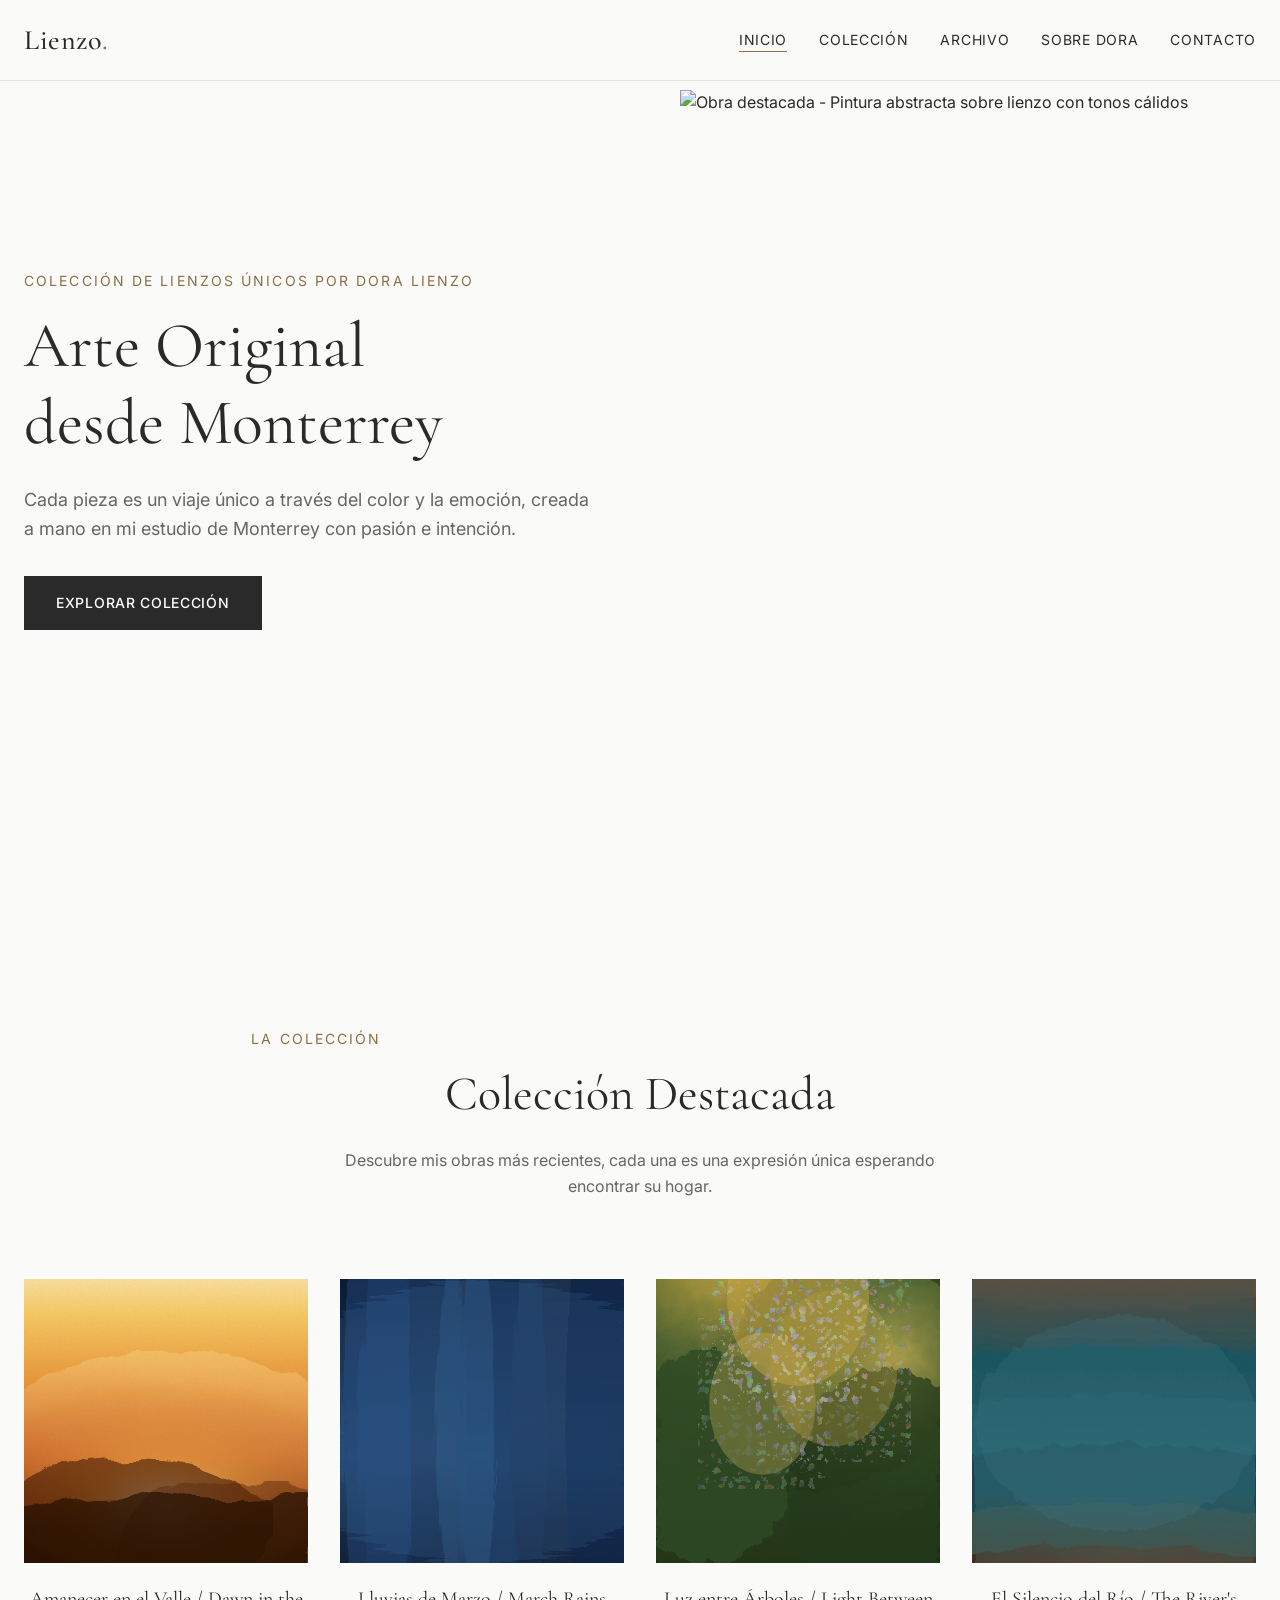
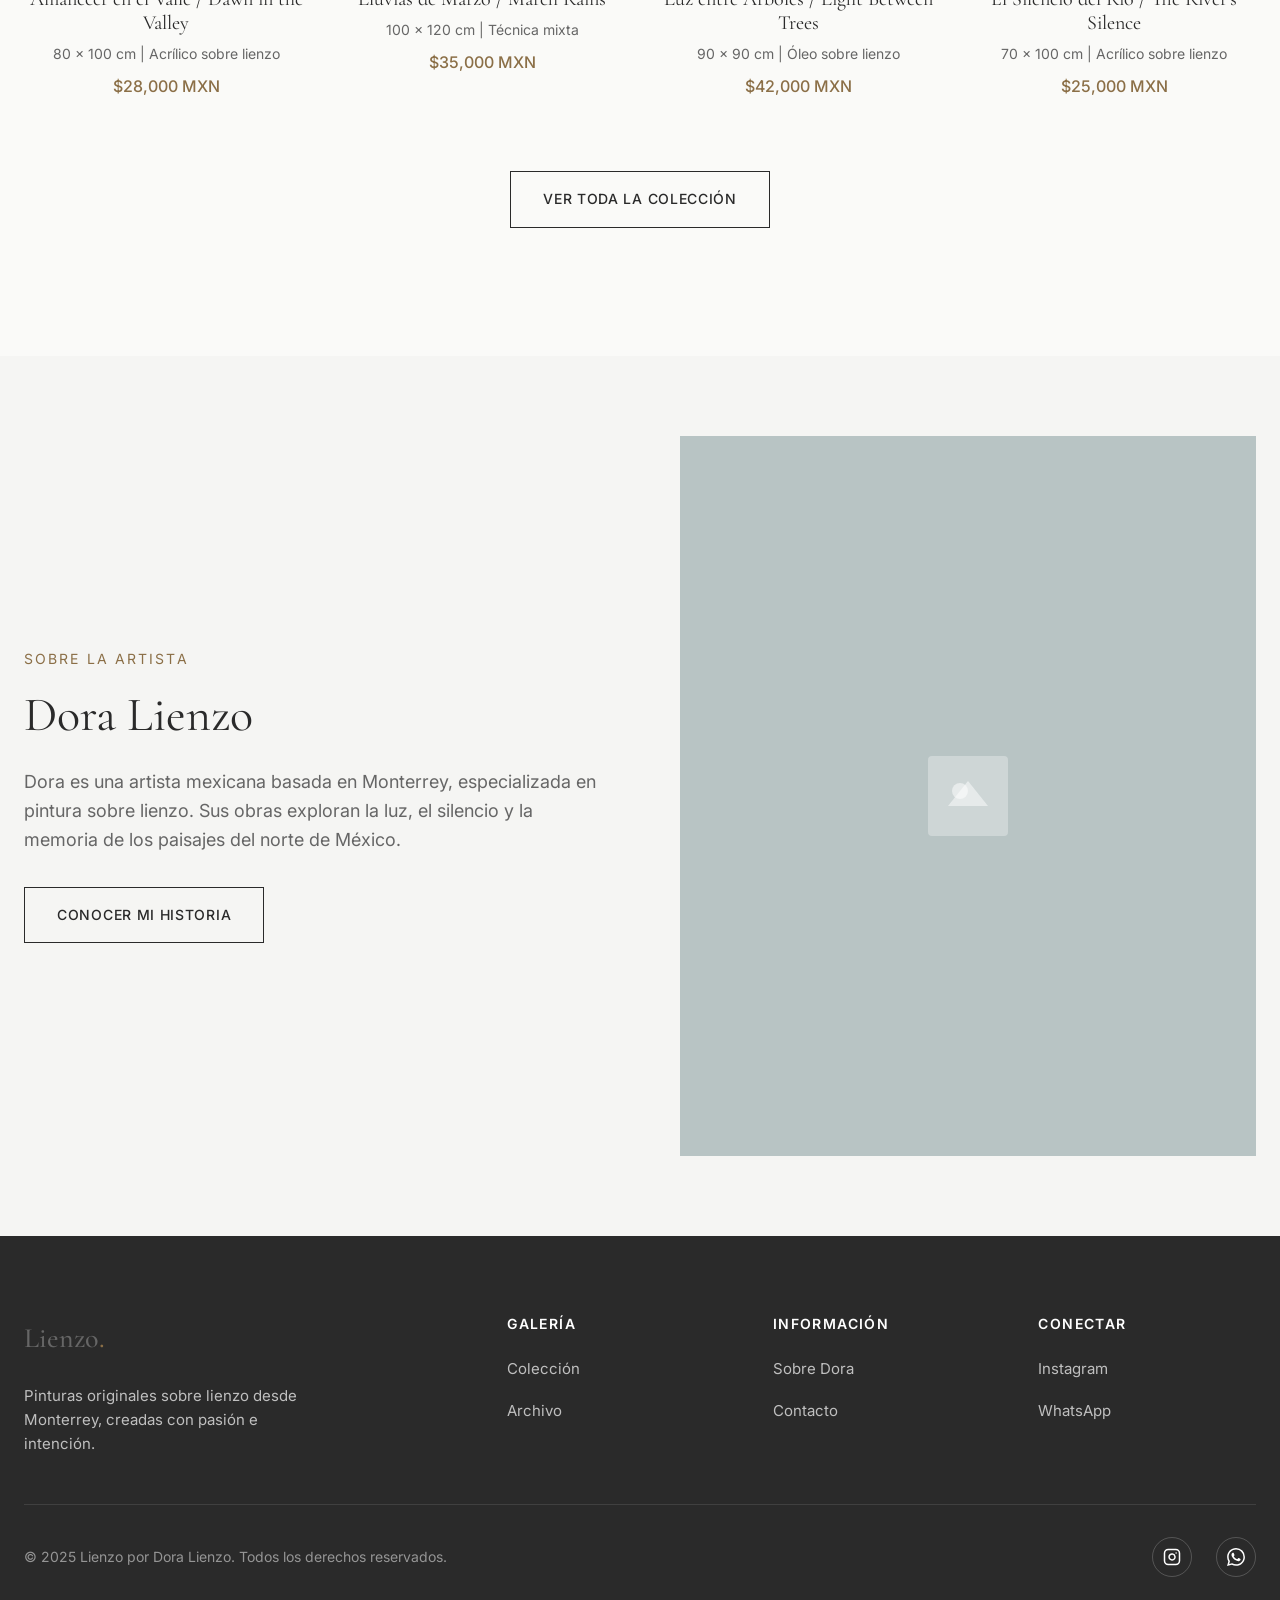
==== index.html @ d29b5a87 "Deploy: Lienzo Gallery - 2026-02-06 21:36" ====
<!DOCTYPE html>
<html lang="es-MX">
<head>
  <meta charset="UTF-8">
  <meta name="viewport" content="width=device-width, initial-scale=1.0">
  <meta name="description" content="Lienzo - Pinturas originales sobre lienzo desde Monterrey por Dora Lienzo. Arte único para coleccionistas y amantes del arte.">

  <!-- Preconnect for performance -->
  <link rel="preconnect" href="https://fonts.googleapis.com">
  <link rel="preconnect" href="https://fonts.gstatic.com" crossorigin>

  <!-- Fonts -->
  <link href="https://fonts.googleapis.com/css2?family=Cormorant+Garamond:ital,wght@0,400;0,500;0,600;1,400&family=Inter:wght@300;400;500;600&display=swap" rel="stylesheet">

  <!-- Styles -->
  <link rel="stylesheet" href="css/styles.css">

  <title>Lienzo | Pinturas Originales por Dora Lienzo</title>
</head>
<body>
  <!-- Skip Link for Accessibility -->
  <a href="#main-content" class="visually-hidden">Ir al contenido principal</a>

  <!-- Header -->
  <header class="header" role="banner">
    <div class="container">
      <div class="header__inner">
        <a href="index.html" class="header__logo" aria-label="Lienzo - Inicio">
          Lienzo<span>.</span>
        </a>

        <!-- Desktop Navigation -->
        <nav class="nav" role="navigation" aria-label="Navegación principal">
          <ul class="nav__list">
            <li><a href="index.html" class="nav__link nav__link--active">Inicio</a></li>
            <li><a href="gallery.html" class="nav__link">Colección</a></li>
            <li><a href="archive.html" class="nav__link">Archivo</a></li>
            <li><a href="about.html" class="nav__link">Sobre Dora</a></li>
            <li><a href="contact.html" class="nav__link">Contacto</a></li>
          </ul>
        </nav>

        <!-- Mobile Menu Toggle -->
        <button class="menu-toggle" aria-label="Abrir menú" aria-expanded="false">
          <span></span>
          <span></span>
          <span></span>
        </button>
      </div>
    </div>
  </header>

  <!-- Mobile Navigation -->
  <nav class="mobile-nav" role="navigation" aria-label="Navegación móvil">
    <ul class="mobile-nav__list">
      <li class="mobile-nav__item"><a href="index.html" class="mobile-nav__link">Inicio</a></li>
      <li class="mobile-nav__item"><a href="gallery.html" class="mobile-nav__link">Colección</a></li>
      <li class="mobile-nav__item"><a href="archive.html" class="mobile-nav__link">Archivo</a></li>
      <li class="mobile-nav__item"><a href="about.html" class="mobile-nav__link">Sobre Dora</a></li>
      <li class="mobile-nav__item"><a href="contact.html" class="mobile-nav__link">Contacto</a></li>
    </ul>
  </nav>

  <!-- Main Content -->
  <main id="main-content">
    <!-- Hero Section -->
    <section class="hero section" aria-labelledby="hero-title">
      <div class="container">
        <div class="hero__content">
          <div class="hero__text">
            <p class="hero__tagline">Colección de lienzos únicos por Dora Lienzo</p>
            <h1 id="hero-title" class="hero__title">Arte Original<br>desde Monterrey</h1>
            <p class="hero__subtitle">Cada pieza es un viaje único a través del color y la emoción, creada a mano en mi estudio de Monterrey con pasión e intención.</p>
            <div class="hero__actions">
              <a href="gallery.html" class="btn btn--primary">Explorar Colección</a>
            </div>
          </div>
          <div class="hero__image">
            <img src="images/artworks/featured-hero.jpg" alt="Obra destacada - Pintura abstracta sobre lienzo con tonos cálidos" loading="eager">
          </div>
        </div>
      </div>
    </section>

    <!-- Featured Works Section -->
    <section class="section section--large" aria-labelledby="featured-title">
      <div class="container">
        <header class="section-header">
          <p class="section-header__subtitle">La Colección</p>
          <h2 id="featured-title" class="section-header__title">Colección Destacada</h2>
          <p class="section-header__description">Descubre mis obras más recientes, cada una es una expresión única esperando encontrar su hogar.</p>
        </header>

        <div class="artwork-grid">
          <!-- Artwork 1 -->
          <article class="artwork-card">
            <a href="product.html" aria-label="Ver Amanecer en el Valle - $28,000 MXN">
              <div class="artwork-card__image">
                <img src="images/artworks/artwork-01.svg" alt="Amanecer en el Valle - Pintura abstracta con tonos dorados del amanecer" loading="lazy">
                <div class="artwork-card__overlay"></div>
              </div>
              <div class="artwork-card__info">
                <h3 class="artwork-card__title">Amanecer en el Valle / Dawn in the Valley</h3>
                <p class="artwork-card__meta">80 × 100 cm | Acrílico sobre lienzo</p>
                <p class="artwork-card__price">$28,000 MXN</p>
              </div>
            </a>
          </article>

          <!-- Artwork 2 -->
          <article class="artwork-card">
            <a href="product.html" aria-label="Ver Lluvias de Marzo - $35,000 MXN">
              <div class="artwork-card__image">
                <img src="images/artworks/artwork-02.svg" alt="Lluvias de Marzo - Paisaje abstracto con tonos azules profundos" loading="lazy">
                <div class="artwork-card__overlay"></div>
              </div>
              <div class="artwork-card__info">
                <h3 class="artwork-card__title">Lluvias de Marzo / March Rains</h3>
                <p class="artwork-card__meta">100 × 120 cm | Técnica mixta</p>
                <p class="artwork-card__price">$35,000 MXN</p>
              </div>
            </a>
          </article>

          <!-- Artwork 3 -->
          <article class="artwork-card">
            <a href="product.html" aria-label="Ver Luz entre Árboles - $42,000 MXN">
              <div class="artwork-card__image">
                <img src="images/artworks/artwork-03.svg" alt="Luz entre Árboles - Abstracción con tonos verdes y dorados" loading="lazy">
                <div class="artwork-card__overlay"></div>
              </div>
              <div class="artwork-card__info">
                <h3 class="artwork-card__title">Luz entre Árboles / Light Between Trees</h3>
                <p class="artwork-card__meta">90 × 90 cm | Óleo sobre lienzo</p>
                <p class="artwork-card__price">$42,000 MXN</p>
              </div>
            </a>
          </article>

          <!-- Artwork 4 -->
          <article class="artwork-card">
            <a href="product.html" aria-label="Ver El Silencio del Río - $25,000 MXN">
              <div class="artwork-card__image">
                <img src="images/artworks/artwork-04.svg" alt="El Silencio del Río - Composición serena en tonos azules y grises" loading="lazy">
                <div class="artwork-card__overlay"></div>
              </div>
              <div class="artwork-card__info">
                <h3 class="artwork-card__title">El Silencio del Río / The River's Silence</h3>
                <p class="artwork-card__meta">70 × 100 cm | Acrílico sobre lienzo</p>
                <p class="artwork-card__price">$25,000 MXN</p>
              </div>
            </a>
          </article>
        </div>

        <div class="text-center mt-xl">
          <a href="gallery.html" class="btn btn--outline">Ver Toda la Colección</a>
        </div>
      </div>
    </section>

    <!-- About Preview Section -->
    <section class="section" style="background: var(--color-bg-alt);" aria-labelledby="about-preview-title">
      <div class="container">
        <div class="hero__content">
          <div class="hero__image">
            <img src="images/studio/artist-portrait.jpg" alt="Dora Lienzo en su estudio de Monterrey" loading="lazy">
          </div>
          <div class="hero__text">
            <p class="hero__tagline">Sobre la Artista</p>
            <h2 id="about-preview-title" class="hero__title">Dora Lienzo</h2>
            <p class="hero__subtitle">Dora es una artista mexicana basada en Monterrey, especializada en pintura sobre lienzo. Sus obras exploran la luz, el silencio y la memoria de los paisajes del norte de México.</p>
            <a href="about.html" class="btn btn--outline">Conocer Mi Historia</a>
          </div>
        </div>
      </div>
    </section>
  </main>

  <!-- Footer -->
  <footer class="footer" role="contentinfo">
    <div class="container">
      <div class="footer__grid">
        <div class="footer__brand">
          <p class="footer__logo">Lienzo<span>.</span></p>
          <p class="footer__tagline">Pinturas originales sobre lienzo desde Monterrey, creadas con pasión e intención.</p>
        </div>

        <nav class="footer__nav" aria-label="Navegación de pie de página - Galería">
          <h4>Galería</h4>
          <ul>
            <li><a href="gallery.html">Colección</a></li>
            <li><a href="archive.html">Archivo</a></li>
          </ul>
        </nav>

        <nav class="footer__nav" aria-label="Navegación de pie de página - Información">
          <h4>Información</h4>
          <ul>
            <li><a href="about.html">Sobre Dora</a></li>
            <li><a href="contact.html">Contacto</a></li>
          </ul>
        </nav>

        <nav class="footer__nav" aria-label="Navegación de pie de página - Conectar">
          <h4>Conectar</h4>
          <ul>
            <li><a href="https://instagram.com/lienzo" target="_blank" rel="noopener">Instagram</a></li>
            <li><a href="https://wa.me/528112345678" target="_blank" rel="noopener">WhatsApp</a></li>
          </ul>
        </nav>
      </div>

      <div class="footer__bottom">
        <p class="footer__copyright">&copy; 2025 Lienzo por Dora Lienzo. Todos los derechos reservados.</p>
        <div class="footer__social">
          <a href="https://instagram.com/lienzo" target="_blank" rel="noopener" aria-label="Seguir en Instagram">
            <svg width="18" height="18" viewBox="0 0 24 24" fill="none" stroke="currentColor" stroke-width="2" stroke-linecap="round" stroke-linejoin="round">
              <rect x="2" y="2" width="20" height="20" rx="5" ry="5"></rect>
              <path d="M16 11.37A4 4 0 1 1 12.63 8 4 4 0 0 1 16 11.37z"></path>
              <line x1="17.5" y1="6.5" x2="17.51" y2="6.5"></line>
            </svg>
          </a>
          <a href="https://wa.me/528112345678" target="_blank" rel="noopener" aria-label="Contactar por WhatsApp">
            <svg width="18" height="18" viewBox="0 0 24 24" fill="currentColor">
              <path d="M17.472 14.382c-.297-.149-1.758-.867-2.03-.967-.273-.099-.471-.148-.67.15-.197.297-.767.966-.94 1.164-.173.199-.347.223-.644.075-.297-.15-1.255-.463-2.39-1.475-.883-.788-1.48-1.761-1.653-2.059-.173-.297-.018-.458.13-.606.134-.133.298-.347.446-.52.149-.174.198-.298.298-.497.099-.198.05-.371-.025-.52-.075-.149-.669-1.612-.916-2.207-.242-.579-.487-.5-.669-.51-.173-.008-.371-.01-.57-.01-.198 0-.52.074-.792.372-.272.297-1.04 1.016-1.04 2.479 0 1.462 1.065 2.875 1.213 3.074.149.198 2.096 3.2 5.077 4.487.709.306 1.262.489 1.694.625.712.227 1.36.195 1.871.118.571-.085 1.758-.719 2.006-1.413.248-.694.248-1.289.173-1.413-.074-.124-.272-.198-.57-.347m-5.421 7.403h-.004a9.87 9.87 0 01-5.031-1.378l-.361-.214-3.741.982.998-3.648-.235-.374a9.86 9.86 0 01-1.51-5.26c.001-5.45 4.436-9.884 9.888-9.884 2.64 0 5.122 1.03 6.988 2.898a9.825 9.825 0 012.893 6.994c-.003 5.45-4.437 9.884-9.885 9.884m8.413-18.297A11.815 11.815 0 0012.05 0C5.495 0 .16 5.335.157 11.892c0 2.096.547 4.142 1.588 5.945L.057 24l6.305-1.654a11.882 11.882 0 005.683 1.448h.005c6.554 0 11.89-5.335 11.893-11.893a11.821 11.821 0 00-3.48-8.413z"/>
            </svg>
          </a>
        </div>
      </div>
    </div>
  </footer>

  <!-- JavaScript -->
  <script src="js/main.js" defer></script>
</body>
</html>
---- css/styles.css ----
/* ============================================
   LIENZO GALLERY - Main Stylesheet
   Refined Gallery Minimalism
   ============================================ */

/* CSS Custom Properties */
:root {
  /* Colors */
  --color-bg: #FAFAF8;
  --color-bg-alt: #F5F5F3;
  --color-text-primary: #2A2A2A;
  --color-text-secondary: #666666;
  --color-accent: #8B6F47;
  --color-accent-hover: #7A6040;
  --color-border: #E5E5E3;
  --color-white: #FFFFFF;

  /* Typography */
  --font-heading: 'Cormorant Garamond', Georgia, serif;
  --font-body: 'Inter', -apple-system, BlinkMacSystemFont, sans-serif;

  /* Spacing */
  --space-xs: 0.5rem;
  --space-sm: 1rem;
  --space-md: 1.5rem;
  --space-lg: 2rem;
  --space-xl: 3rem;
  --space-2xl: 5rem;
  --space-3xl: 8rem;

  /* Container */
  --container-max: 1400px;
  --container-narrow: 900px;

  /* Transitions */
  --transition-fast: 150ms ease;
  --transition-base: 300ms ease;
  --transition-slow: 500ms ease;
}

/* Reset & Base */
*, *::before, *::after {
  box-sizing: border-box;
  margin: 0;
  padding: 0;
}

html {
  font-size: 16px;
  scroll-behavior: smooth;
}

body {
  font-family: var(--font-body);
  font-size: 1rem;
  line-height: 1.6;
  color: var(--color-text-primary);
  background-color: var(--color-bg);
  -webkit-font-smoothing: antialiased;
  -moz-osx-font-smoothing: grayscale;
}

img {
  max-width: 100%;
  height: auto;
  display: block;
}

a {
  color: inherit;
  text-decoration: none;
  transition: color var(--transition-fast);
}

button {
  font-family: inherit;
  cursor: pointer;
  border: none;
  background: none;
}

ul, ol {
  list-style: none;
}

/* Typography */
h1, h2, h3, h4, h5, h6 {
  font-family: var(--font-heading);
  font-weight: 400;
  line-height: 1.2;
  color: var(--color-text-primary);
}

h1 { font-size: clamp(2.5rem, 5vw, 4rem); }
h2 { font-size: clamp(2rem, 4vw, 3rem); }
h3 { font-size: clamp(1.5rem, 3vw, 2rem); }
h4 { font-size: clamp(1.25rem, 2vw, 1.5rem); }

p {
  color: var(--color-text-secondary);
  max-width: 65ch;
}

.text-accent { color: var(--color-accent); }
.text-secondary { color: var(--color-text-secondary); }

/* Layout */
.container {
  width: 100%;
  max-width: var(--container-max);
  margin: 0 auto;
  padding: 0 var(--space-md);
}

.container--narrow {
  max-width: var(--container-narrow);
}

.section {
  padding: var(--space-2xl) 0;
}

.section--large {
  padding: var(--space-3xl) 0;
}

/* Header */
.header {
  position: fixed;
  top: 0;
  left: 0;
  right: 0;
  z-index: 1000;
  background: var(--color-bg);
  border-bottom: 1px solid var(--color-border);
  transition: transform var(--transition-base), box-shadow var(--transition-base);
}

.header--hidden {
  transform: translateY(-100%);
}

.header--scrolled {
  box-shadow: 0 2px 20px rgba(0, 0, 0, 0.05);
}

.header__inner {
  display: flex;
  justify-content: space-between;
  align-items: center;
  height: 80px;
}

.header__logo {
  font-family: var(--font-heading);
  font-size: 1.75rem;
  font-weight: 500;
  letter-spacing: 0.02em;
}

.header__logo span {
  color: var(--color-accent);
}

.nav {
  display: none;
}

.nav__list {
  display: flex;
  gap: var(--space-lg);
}

.nav__link {
  font-size: 0.875rem;
  letter-spacing: 0.05em;
  text-transform: uppercase;
  position: relative;
}

.nav__link::after {
  content: '';
  position: absolute;
  bottom: -4px;
  left: 0;
  width: 0;
  height: 1px;
  background: var(--color-accent);
  transition: width var(--transition-base);
}

.nav__link:hover::after,
.nav__link--active::after {
  width: 100%;
}

/* Mobile Menu Toggle */
.menu-toggle {
  display: flex;
  flex-direction: column;
  justify-content: center;
  gap: 6px;
  width: 28px;
  height: 28px;
  z-index: 1001;
}

.menu-toggle span {
  display: block;
  width: 100%;
  height: 1.5px;
  background: var(--color-text-primary);
  transition: transform var(--transition-base), opacity var(--transition-base);
}

.menu-toggle--active span:nth-child(1) {
  transform: rotate(45deg) translate(5px, 5px);
}

.menu-toggle--active span:nth-child(2) {
  opacity: 0;
}

.menu-toggle--active span:nth-child(3) {
  transform: rotate(-45deg) translate(5px, -5px);
}

/* Mobile Navigation */
.mobile-nav {
  position: fixed;
  top: 0;
  left: 0;
  right: 0;
  bottom: 0;
  background: var(--color-bg);
  z-index: 999;
  display: flex;
  flex-direction: column;
  justify-content: center;
  align-items: center;
  opacity: 0;
  visibility: hidden;
  transition: opacity var(--transition-base), visibility var(--transition-base);
}

.mobile-nav--active {
  opacity: 1;
  visibility: visible;
}

.mobile-nav__list {
  text-align: center;
}

.mobile-nav__item {
  margin-bottom: var(--space-lg);
}

.mobile-nav__link {
  font-family: var(--font-heading);
  font-size: 2rem;
  display: block;
  padding: var(--space-xs) 0;
}

.mobile-nav__link:hover {
  color: var(--color-accent);
}

/* Hero Section */
.hero {
  min-height: 100vh;
  display: flex;
  align-items: center;
  padding-top: 80px;
}

.hero__content {
  display: grid;
  gap: var(--space-xl);
  align-items: center;
}

.hero__text {
  text-align: center;
}

.hero__tagline {
  font-size: 0.875rem;
  letter-spacing: 0.15em;
  text-transform: uppercase;
  color: var(--color-accent);
  margin-bottom: var(--space-sm);
}

.hero__title {
  margin-bottom: var(--space-md);
}

.hero__subtitle {
  font-size: 1.125rem;
  margin-bottom: var(--space-lg);
  margin-left: auto;
  margin-right: auto;
}

.hero__image {
  position: relative;
  aspect-ratio: 4/5;
  overflow: hidden;
}

.hero__image img {
  width: 100%;
  height: 100%;
  object-fit: cover;
}

/* Buttons */
.btn {
  display: inline-flex;
  align-items: center;
  justify-content: center;
  gap: var(--space-xs);
  padding: 1rem 2rem;
  font-size: 0.875rem;
  font-weight: 500;
  letter-spacing: 0.05em;
  text-transform: uppercase;
  border-radius: 0;
  transition: all var(--transition-base);
}

.btn--primary {
  background: var(--color-text-primary);
  color: var(--color-white);
}

.btn--primary:hover {
  background: var(--color-accent);
}

.btn--outline {
  background: transparent;
  border: 1px solid var(--color-text-primary);
  color: var(--color-text-primary);
}

.btn--outline:hover {
  background: var(--color-text-primary);
  color: var(--color-white);
}

.btn--accent {
  background: var(--color-accent);
  color: var(--color-white);
}

.btn--accent:hover {
  background: var(--color-accent-hover);
}

.btn--whatsapp {
  background: #25D366;
  color: var(--color-white);
}

.btn--whatsapp:hover {
  background: #1da851;
}

/* Artwork Grid */
.artwork-grid {
  display: grid;
  grid-template-columns: 1fr;
  gap: var(--space-lg);
}

.artwork-card {
  position: relative;
  cursor: pointer;
}

.artwork-card__image {
  position: relative;
  aspect-ratio: 1;
  overflow: hidden;
  background: var(--color-bg-alt);
}

.artwork-card__image img {
  width: 100%;
  height: 100%;
  object-fit: cover;
  transition: transform var(--transition-slow);
}

.artwork-card:hover .artwork-card__image img {
  transform: scale(1.03);
}

.artwork-card__overlay {
  position: absolute;
  inset: 0;
  background: rgba(42, 42, 42, 0);
  display: flex;
  align-items: center;
  justify-content: center;
  transition: background var(--transition-base);
}

.artwork-card:hover .artwork-card__overlay {
  background: rgba(42, 42, 42, 0.1);
}

.artwork-card__info {
  padding: var(--space-md) 0;
  text-align: center;
}

.artwork-card__title {
  font-family: var(--font-heading);
  font-size: 1.25rem;
  margin-bottom: var(--space-xs);
}

.artwork-card__meta {
  font-size: 0.875rem;
  color: var(--color-text-secondary);
  margin-bottom: var(--space-xs);
}

.artwork-card__price {
  font-size: 1rem;
  color: var(--color-accent);
  font-weight: 500;
}

.artwork-card__badge {
  position: absolute;
  top: var(--space-sm);
  left: var(--space-sm);
  padding: 0.5rem 1rem;
  font-size: 0.75rem;
  letter-spacing: 0.05em;
  text-transform: uppercase;
  background: var(--color-text-primary);
  color: var(--color-white);
}

.artwork-card__badge--sold {
  background: var(--color-accent);
}

/* Section Headers */
.section-header {
  text-align: center;
  margin-bottom: var(--space-2xl);
}

.section-header__subtitle {
  font-size: 0.875rem;
  letter-spacing: 0.15em;
  text-transform: uppercase;
  color: var(--color-accent);
  margin-bottom: var(--space-sm);
}

.section-header__title {
  margin-bottom: var(--space-md);
}

.section-header__description {
  max-width: 600px;
  margin: 0 auto;
}

/* Gallery Filters */
.filters {
  display: flex;
  flex-wrap: wrap;
  justify-content: center;
  gap: var(--space-sm);
  margin-bottom: var(--space-xl);
}

.filter-btn {
  padding: 0.75rem 1.5rem;
  font-size: 0.875rem;
  letter-spacing: 0.05em;
  text-transform: uppercase;
  color: var(--color-text-secondary);
  border: 1px solid var(--color-border);
  transition: all var(--transition-fast);
}

.filter-btn:hover,
.filter-btn--active {
  color: var(--color-text-primary);
  border-color: var(--color-text-primary);
}

/* Product Page */
.product {
  padding-top: calc(80px + var(--space-xl));
}

.product__grid {
  display: grid;
  gap: var(--space-xl);
}

.product__gallery {
  position: relative;
}

.product__main-image {
  aspect-ratio: 4/5;
  background: var(--color-bg-alt);
  overflow: hidden;
  margin-bottom: var(--space-md);
}

.product__main-image img {
  width: 100%;
  height: 100%;
  object-fit: cover;
}

.product__thumbnails {
  display: grid;
  grid-template-columns: repeat(4, 1fr);
  gap: var(--space-sm);
}

.product__thumbnail {
  aspect-ratio: 1;
  background: var(--color-bg-alt);
  cursor: pointer;
  opacity: 0.6;
  transition: opacity var(--transition-fast);
  overflow: hidden;
}

.product__thumbnail--active,
.product__thumbnail:hover {
  opacity: 1;
}

.product__thumbnail img {
  width: 100%;
  height: 100%;
  object-fit: cover;
}

.product__details {
  padding: var(--space-md) 0;
}

.product__category {
  font-size: 0.875rem;
  letter-spacing: 0.15em;
  text-transform: uppercase;
  color: var(--color-accent);
  margin-bottom: var(--space-sm);
}

.product__title {
  margin-bottom: var(--space-md);
}

.product__price {
  font-family: var(--font-heading);
  font-size: 1.75rem;
  color: var(--color-text-primary);
  margin-bottom: var(--space-lg);
}

.product__description {
  margin-bottom: var(--space-lg);
  padding-bottom: var(--space-lg);
  border-bottom: 1px solid var(--color-border);
}

.product__specs {
  margin-bottom: var(--space-lg);
}

.product__spec {
  display: flex;
  justify-content: space-between;
  padding: var(--space-sm) 0;
  border-bottom: 1px solid var(--color-border);
  font-size: 0.9375rem;
}

.product__spec-label {
  color: var(--color-text-secondary);
}

.product__actions {
  display: flex;
  flex-direction: column;
  gap: var(--space-sm);
}

.product__story {
  margin-top: var(--space-2xl);
  padding-top: var(--space-2xl);
  border-top: 1px solid var(--color-border);
}

.product__story h3 {
  margin-bottom: var(--space-md);
}

/* About Page */
.about-hero {
  padding-top: calc(80px + var(--space-xl));
}

.about-hero__grid {
  display: grid;
  gap: var(--space-xl);
  align-items: center;
}

.about-hero__image {
  aspect-ratio: 4/5;
  overflow: hidden;
}

.about-hero__image img {
  width: 100%;
  height: 100%;
  object-fit: cover;
}

.about-hero__content h1 {
  margin-bottom: var(--space-md);
}

.about-hero__content p {
  margin-bottom: var(--space-md);
}

/* Contact Page */
.contact-grid {
  display: grid;
  gap: var(--space-xl);
}

.contact-info h3 {
  margin-bottom: var(--space-md);
}

.contact-info p {
  margin-bottom: var(--space-lg);
}

.contact-methods {
  display: flex;
  flex-direction: column;
  gap: var(--space-md);
}

.contact-method {
  display: flex;
  align-items: center;
  gap: var(--space-md);
  padding: var(--space-md);
  background: var(--color-bg-alt);
}

.contact-method__icon {
  width: 48px;
  height: 48px;
  display: flex;
  align-items: center;
  justify-content: center;
  background: var(--color-white);
  border-radius: 50%;
}

.contact-method__text h4 {
  font-family: var(--font-body);
  font-size: 1rem;
  font-weight: 500;
  margin-bottom: 0.25rem;
}

.contact-method__text p {
  font-size: 0.875rem;
  margin-bottom: 0;
}

/* Contact Form */
.contact-form {
  background: var(--color-bg-alt);
  padding: var(--space-xl);
}

.contact-form h3 {
  margin-bottom: var(--space-lg);
}

.form-group {
  margin-bottom: var(--space-md);
}

.form-group label {
  display: block;
  font-size: 0.875rem;
  margin-bottom: var(--space-xs);
  color: var(--color-text-secondary);
}

.form-group input,
.form-group textarea {
  width: 100%;
  padding: 1rem;
  font-family: inherit;
  font-size: 1rem;
  border: 1px solid var(--color-border);
  background: var(--color-white);
  transition: border-color var(--transition-fast);
}

.form-group input:focus,
.form-group textarea:focus {
  outline: none;
  border-color: var(--color-accent);
}

.form-group textarea {
  min-height: 150px;
  resize: vertical;
}

/* Footer */
.footer {
  background: var(--color-text-primary);
  color: var(--color-white);
  padding: var(--space-2xl) 0 var(--space-lg);
}

.footer__grid {
  display: grid;
  gap: var(--space-xl);
  margin-bottom: var(--space-xl);
}

.footer__brand {
  max-width: 300px;
}

.footer__logo {
  font-family: var(--font-heading);
  font-size: 1.75rem;
  font-weight: 500;
  margin-bottom: var(--space-md);
}

.footer__logo span {
  color: var(--color-accent);
}

.footer__tagline {
  color: rgba(255, 255, 255, 0.7);
  font-size: 0.9375rem;
}

.footer__nav h4 {
  font-family: var(--font-body);
  font-size: 0.875rem;
  font-weight: 600;
  letter-spacing: 0.1em;
  text-transform: uppercase;
  margin-bottom: var(--space-md);
  color: var(--color-white);
}

.footer__nav ul li {
  margin-bottom: var(--space-sm);
}

.footer__nav a {
  color: rgba(255, 255, 255, 0.7);
  font-size: 0.9375rem;
  transition: color var(--transition-fast);
}

.footer__nav a:hover {
  color: var(--color-white);
}

.footer__bottom {
  padding-top: var(--space-lg);
  border-top: 1px solid rgba(255, 255, 255, 0.1);
  display: flex;
  flex-direction: column;
  gap: var(--space-md);
  align-items: center;
  text-align: center;
}

.footer__copyright {
  color: rgba(255, 255, 255, 0.5);
  font-size: 0.875rem;
}

.footer__social {
  display: flex;
  gap: var(--space-md);
}

.footer__social a {
  width: 40px;
  height: 40px;
  display: flex;
  align-items: center;
  justify-content: center;
  border: 1px solid rgba(255, 255, 255, 0.2);
  border-radius: 50%;
  color: var(--color-white);
  transition: all var(--transition-fast);
}

.footer__social a:hover {
  background: var(--color-accent);
  border-color: var(--color-accent);
}

/* Utilities */
.visually-hidden {
  position: absolute;
  width: 1px;
  height: 1px;
  padding: 0;
  margin: -1px;
  overflow: hidden;
  clip: rect(0, 0, 0, 0);
  border: 0;
}

.text-center { text-align: center; }
.mb-0 { margin-bottom: 0; }
.mt-lg { margin-top: var(--space-lg); }
.mt-xl { margin-top: var(--space-xl); }

/* Responsive Breakpoints */

/* Tablet (768px+) */
@media (min-width: 768px) {
  .nav {
    display: block;
  }

  .menu-toggle {
    display: none;
  }

  .hero__content {
    grid-template-columns: 1fr 1fr;
    gap: var(--space-2xl);
  }

  .hero__text {
    text-align: left;
    order: -1;
  }

  .hero__subtitle {
    margin-left: 0;
  }

  .artwork-grid {
    grid-template-columns: repeat(2, 1fr);
  }

  .product__grid {
    grid-template-columns: 1fr 1fr;
    gap: var(--space-2xl);
  }

  .about-hero__grid {
    grid-template-columns: 1fr 1fr;
  }

  .contact-grid {
    grid-template-columns: 1fr 1fr;
  }

  .footer__grid {
    grid-template-columns: 2fr 1fr 1fr 1fr;
  }

  .footer__bottom {
    flex-direction: row;
    justify-content: space-between;
    text-align: left;
  }
}

/* Desktop (1024px+) */
@media (min-width: 1024px) {
  .artwork-grid {
    grid-template-columns: repeat(3, 1fr);
  }

  .product__actions {
    flex-direction: row;
  }

  .product__actions .btn {
    flex: 1;
  }
}

/* Large Desktop (1200px+) */
@media (min-width: 1200px) {
  .artwork-grid {
    grid-template-columns: repeat(4, 1fr);
  }
}

/* Reduced Motion */
@media (prefers-reduced-motion: reduce) {
  *, *::before, *::after {
    animation-duration: 0.01ms !important;
    animation-iteration-count: 1 !important;
    transition-duration: 0.01ms !important;
  }

  html {
    scroll-behavior: auto;
  }
}
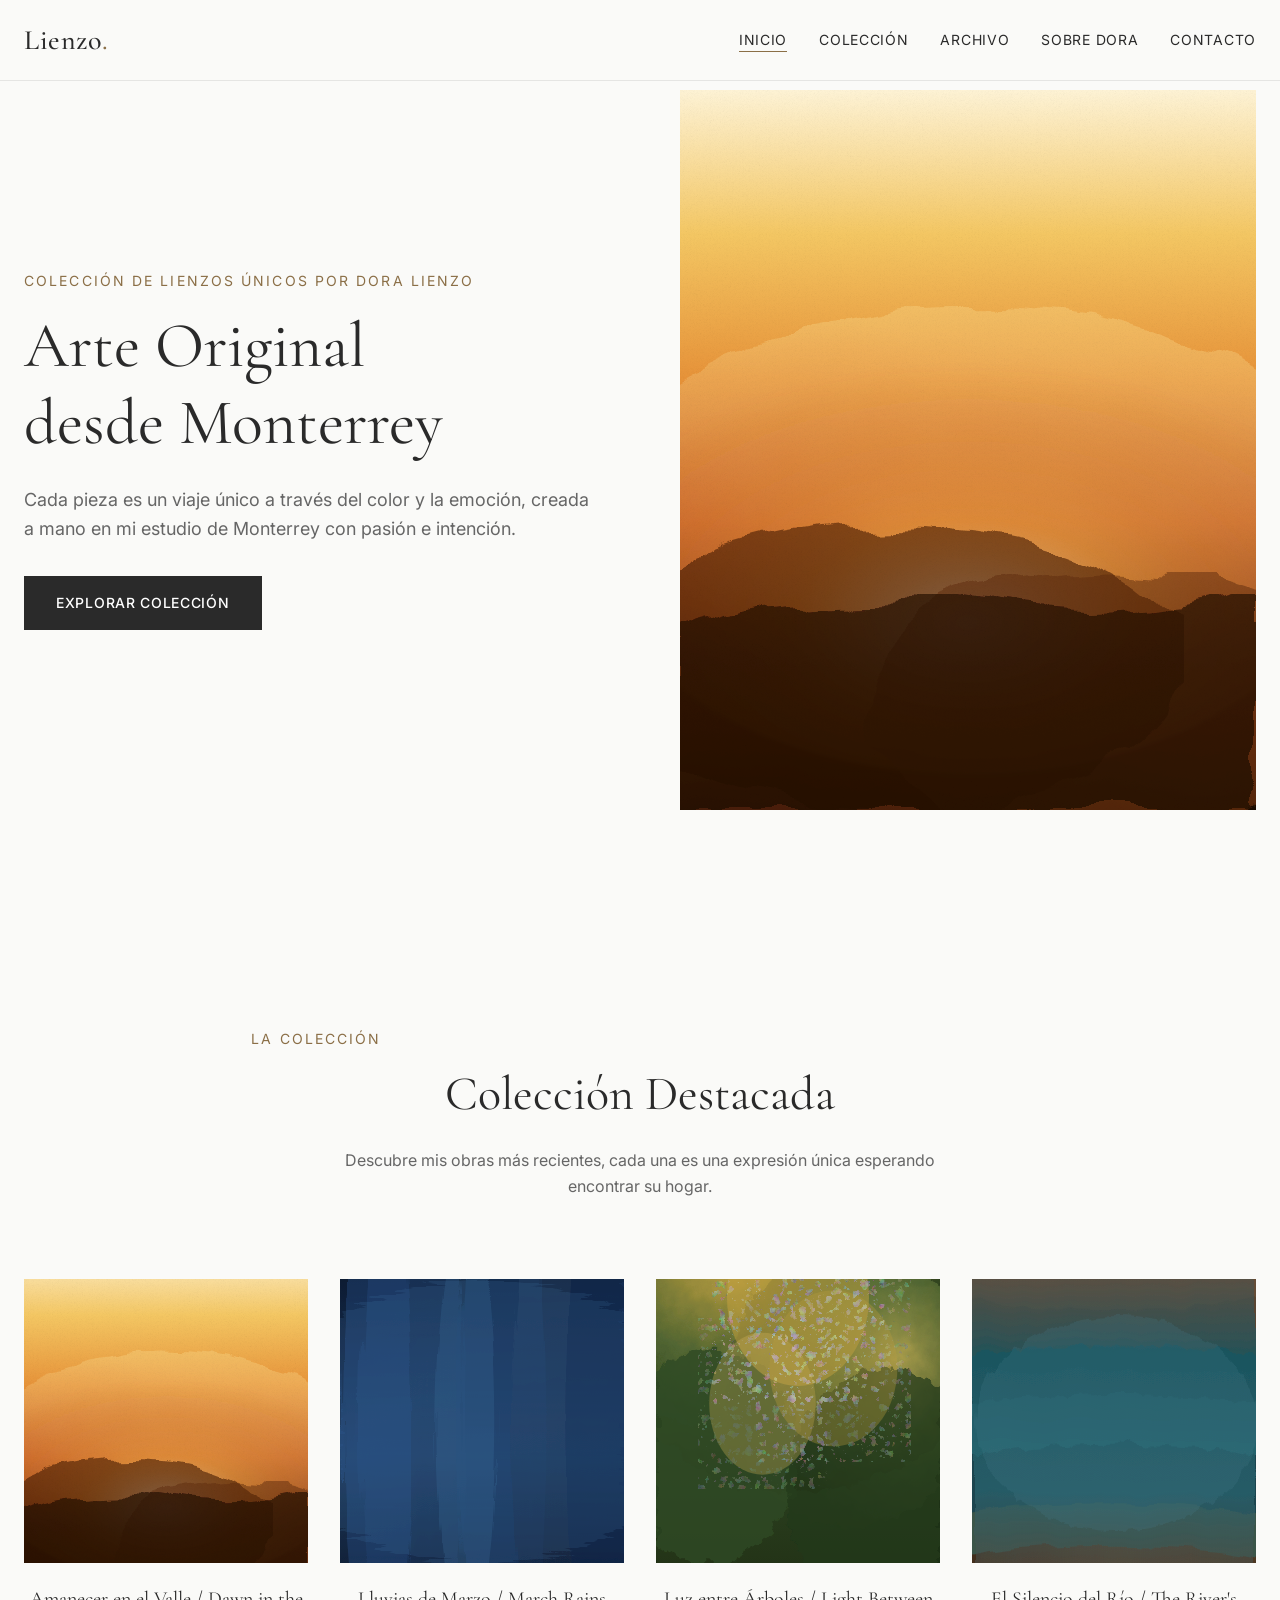
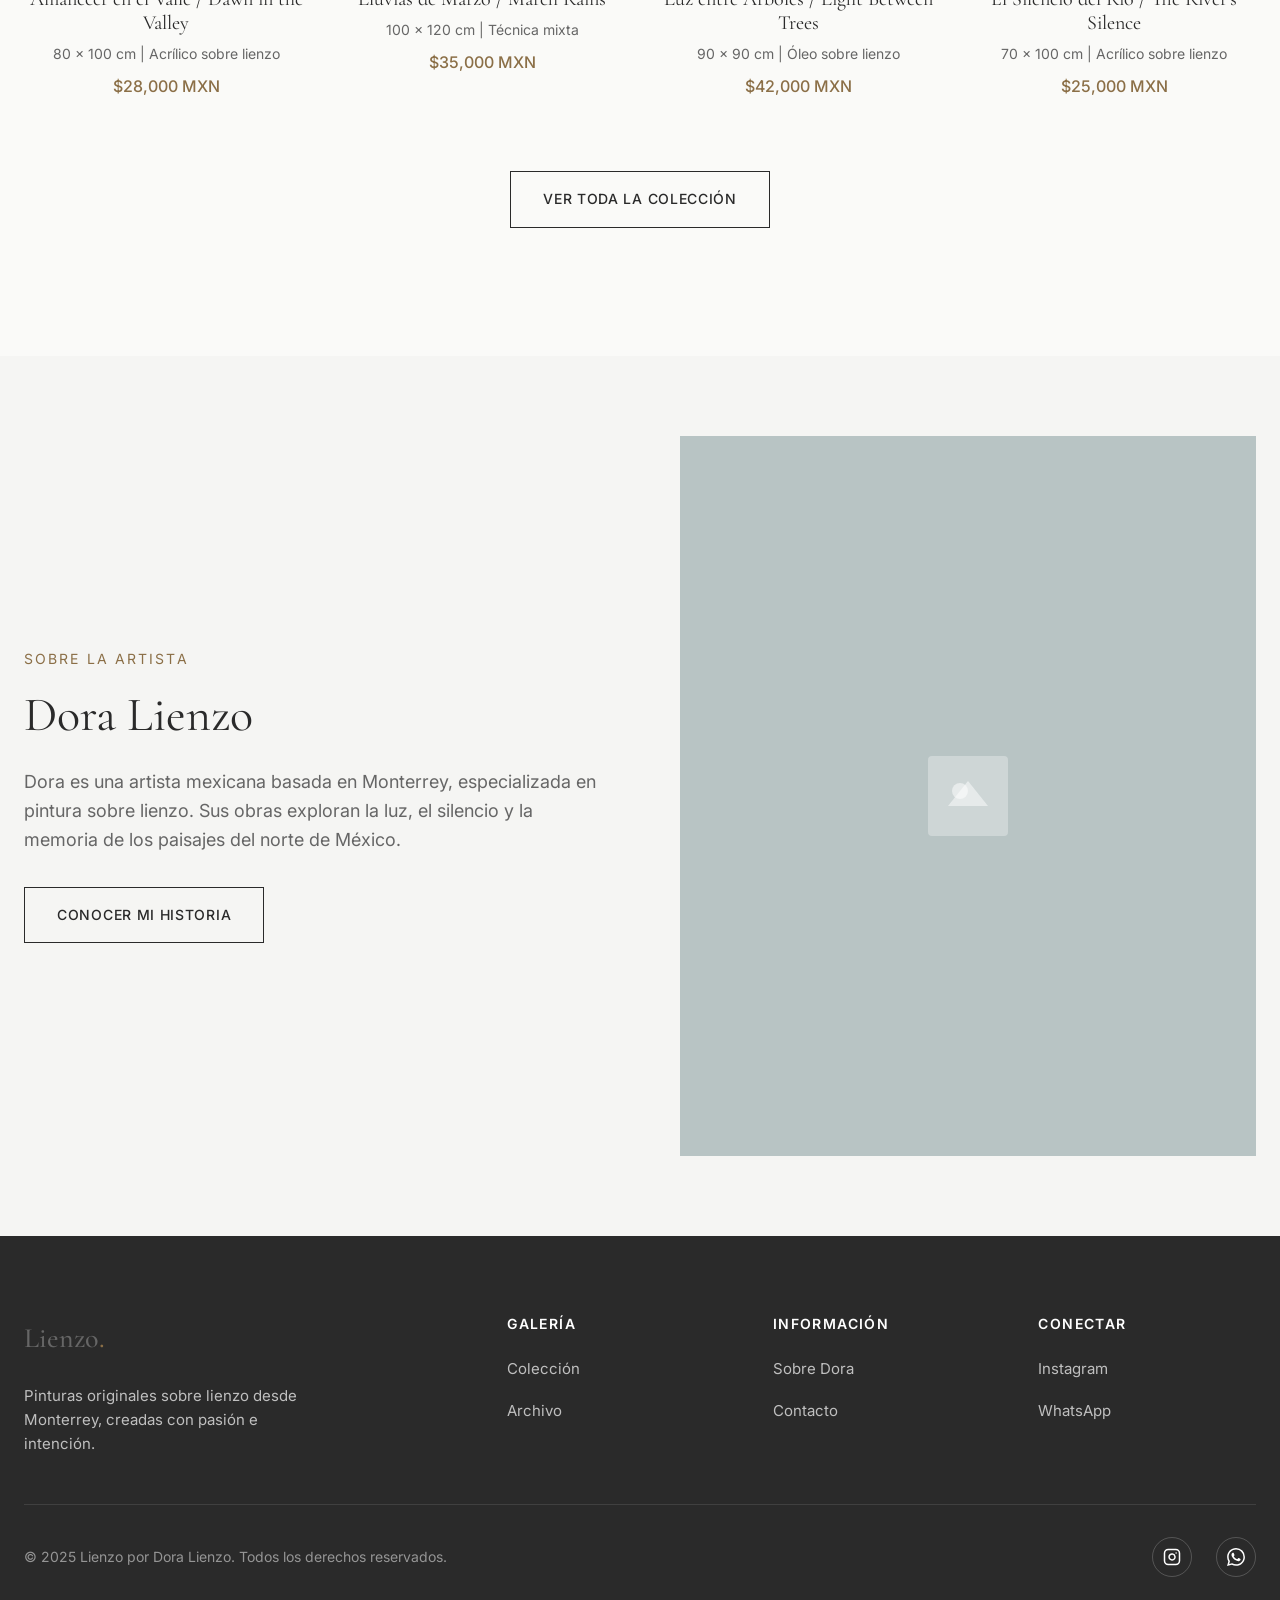
==== commit 26372256: "Deploy: Lienzo Gallery - 2026-02-06 22:31" ====
--- a/index.html
+++ b/index.html
@@ -76,7 +76,7 @@
             </div>
           </div>
           <div class="hero__image">
-            <img src="images/artworks/featured-hero.jpg" alt="Obra destacada - Pintura abstracta sobre lienzo con tonos cálidos" loading="eager">
+            <img src="images/artworks/artwork-01.svg" alt="Obra destacada - Pintura abstracta sobre lienzo con tonos cálidos" loading="eager">
           </div>
         </div>
       </div>
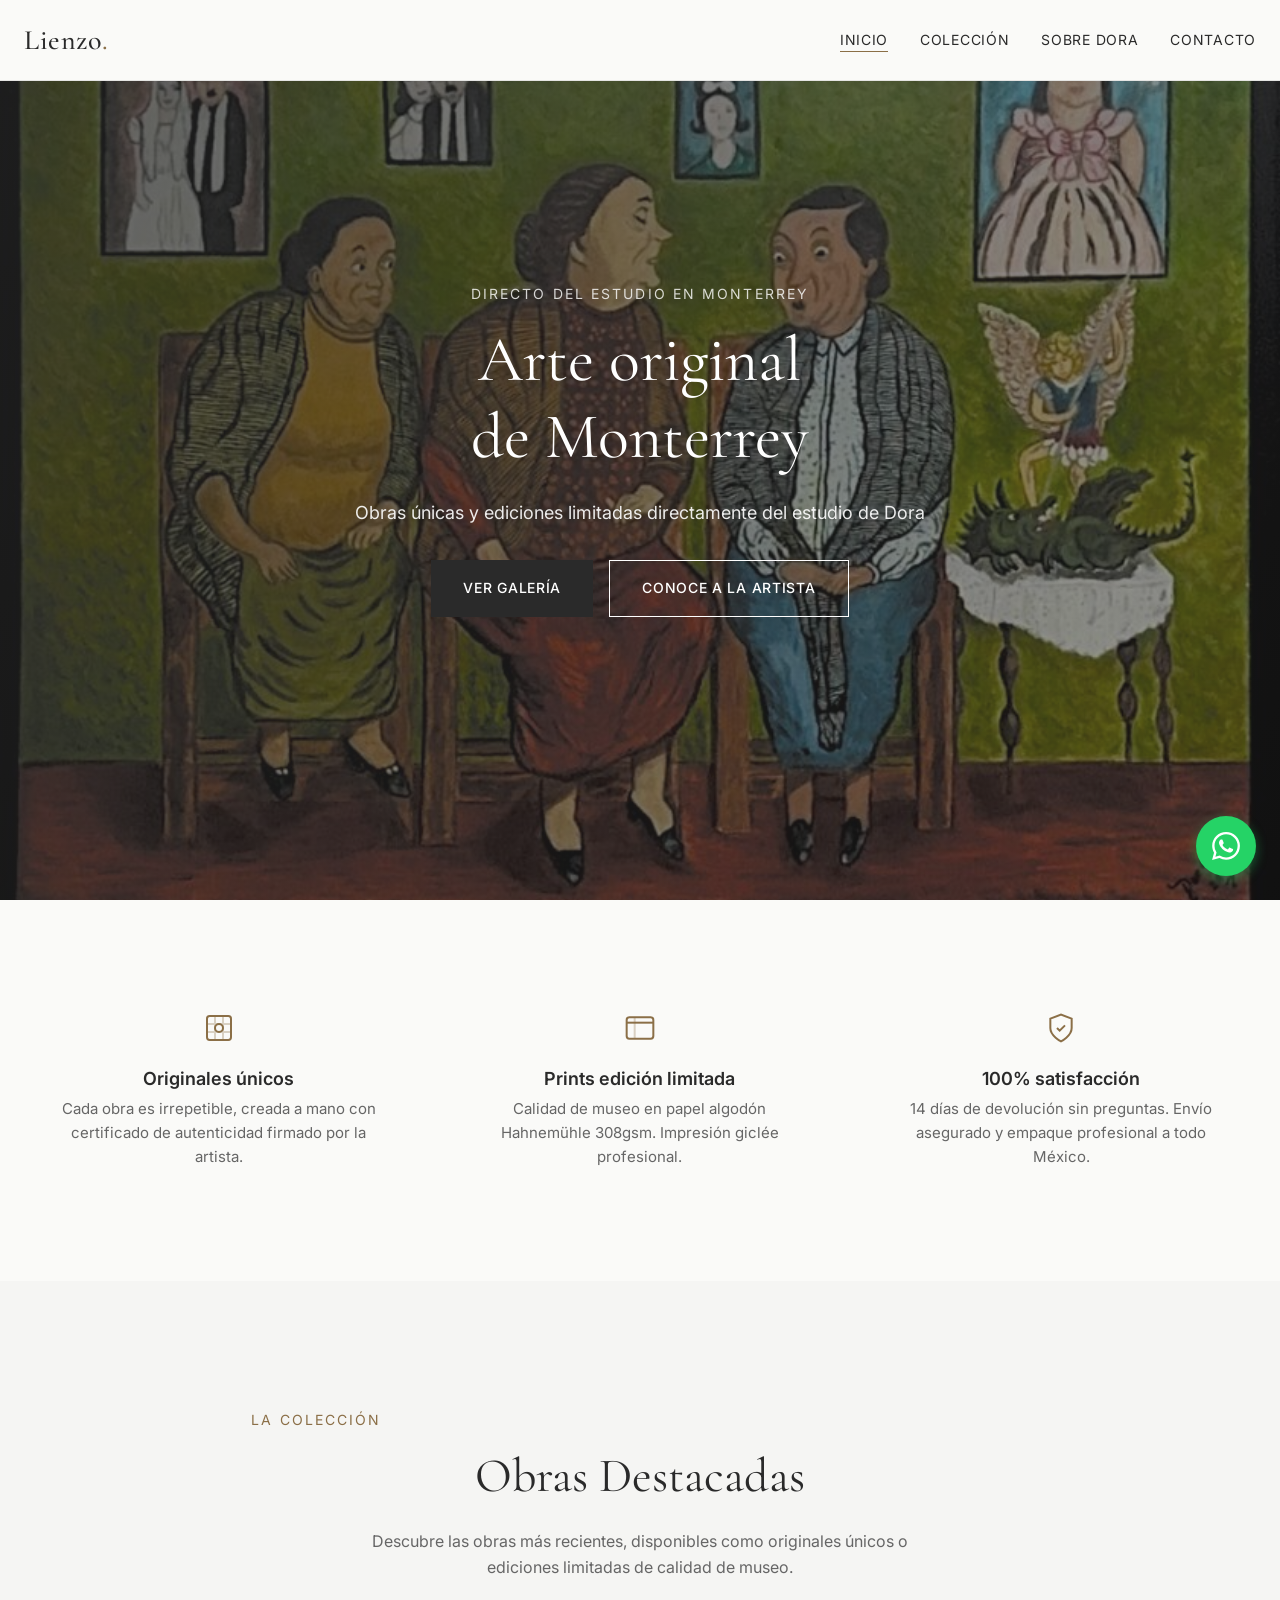
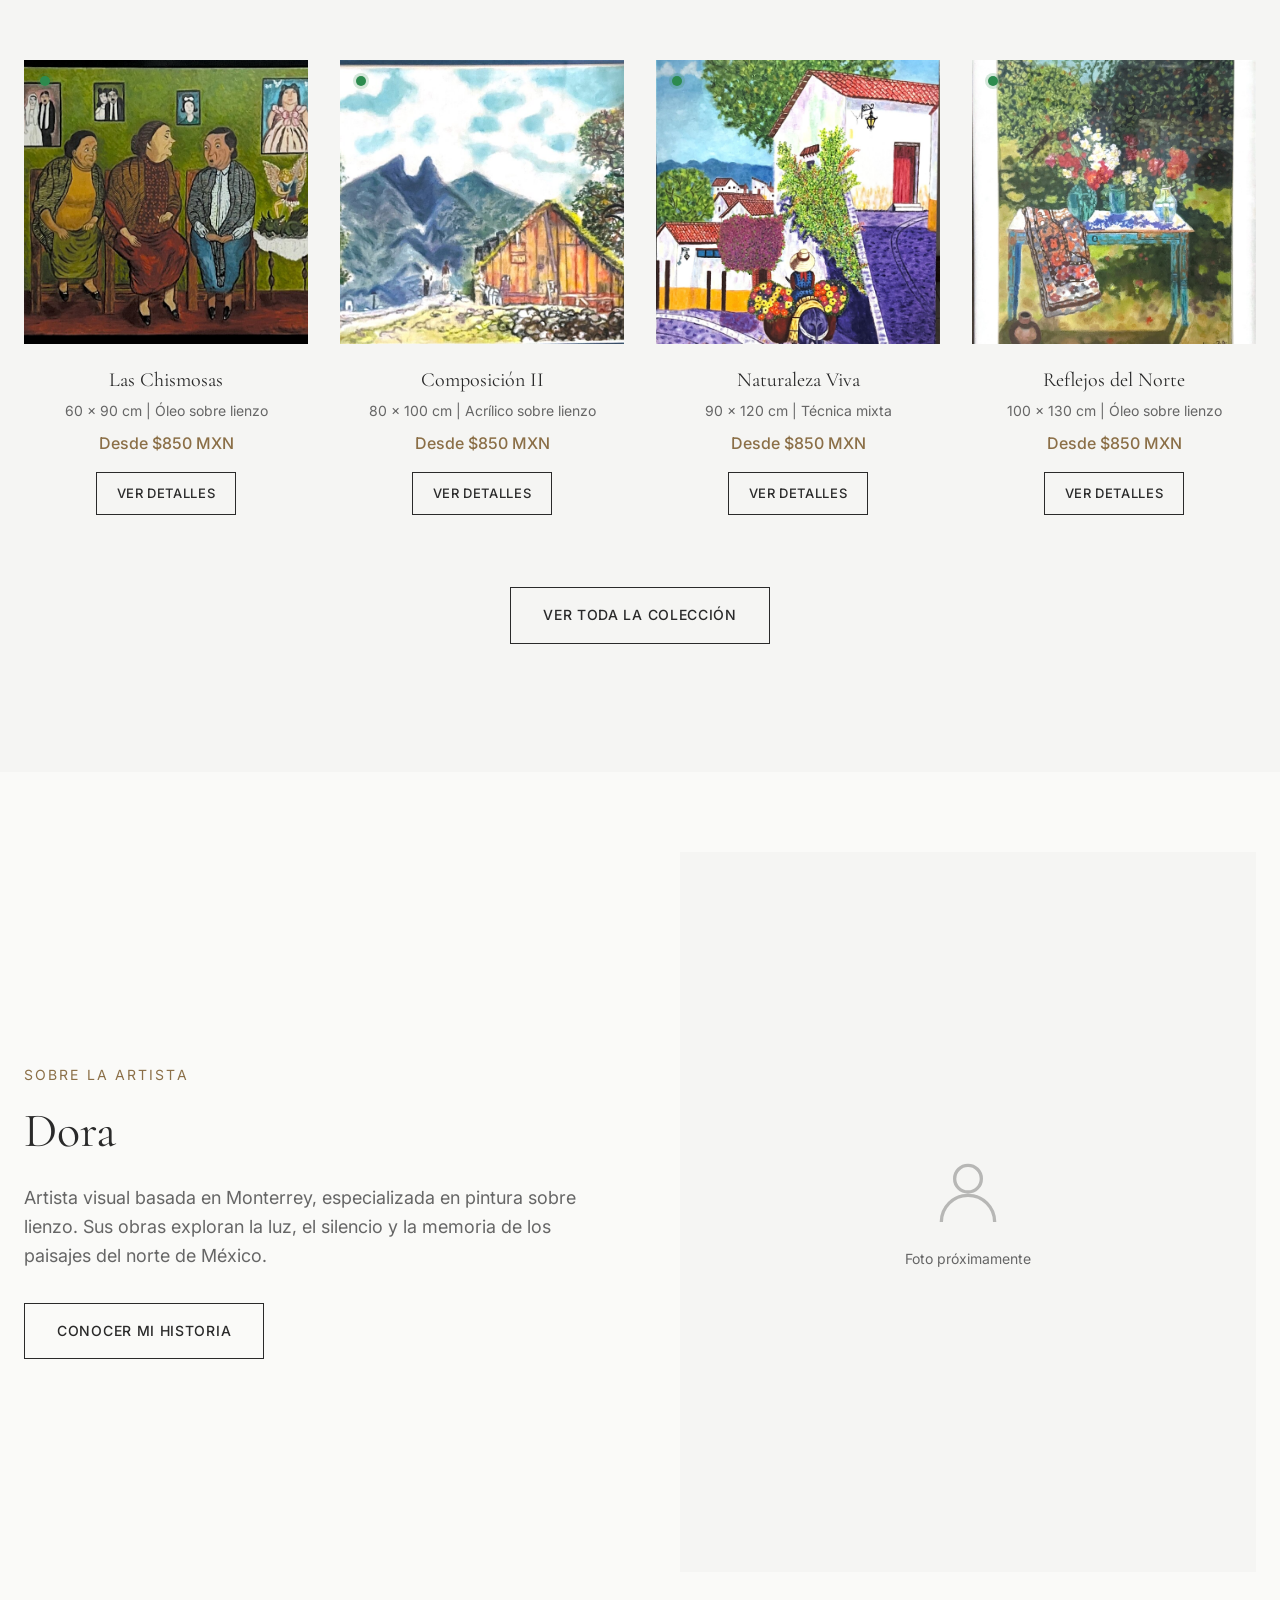
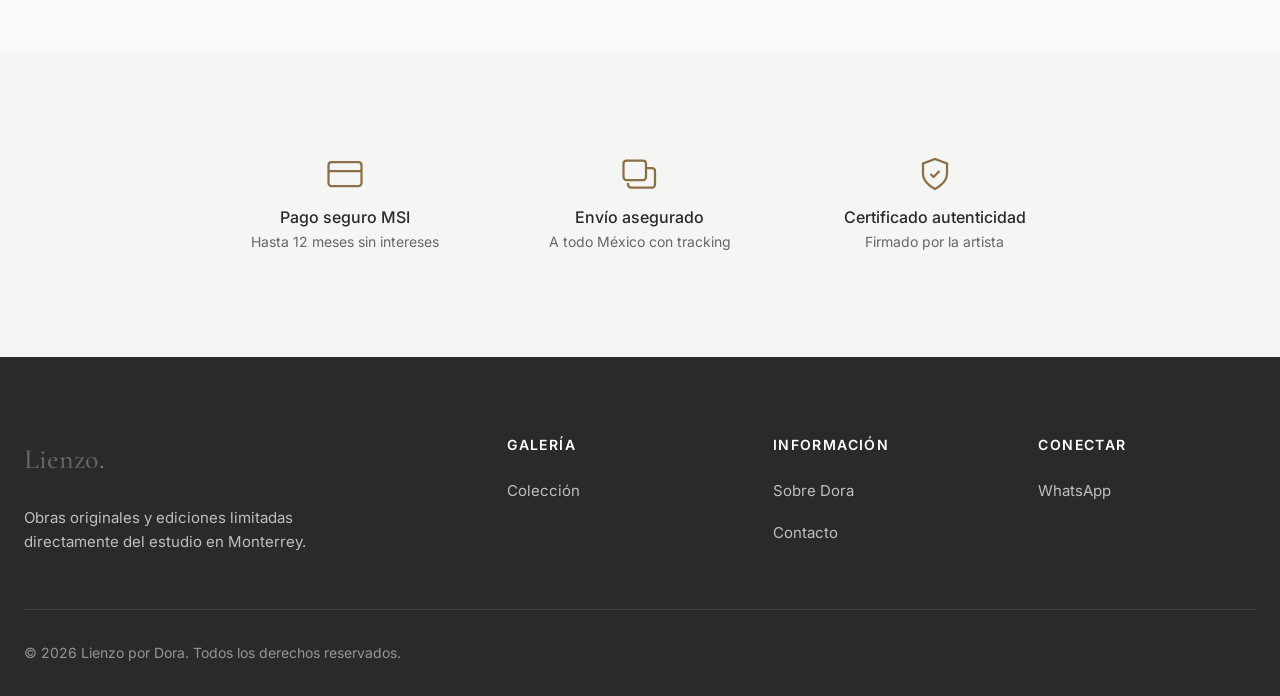
==== commit 8edeafa3: "Rebuild site with dual-business model (originals + prints) - Convert 4 PDFs to optimized JPGs (<500K" ====
--- a/index.html
+++ b/index.html
@@ -3,151 +3,179 @@
 <head>
   <meta charset="UTF-8">
   <meta name="viewport" content="width=device-width, initial-scale=1.0">
-  <meta name="description" content="Lienzo - Pinturas originales sobre lienzo desde Monterrey por Dora Lienzo. Arte único para coleccionistas y amantes del arte.">
-
-  <!-- Preconnect for performance -->
+  <meta name="description" content="Lienzo Gallery - Arte original de Monterrey por Dora. Obras únicas y ediciones limitadas con calidad de museo directamente del estudio.">
+
   <link rel="preconnect" href="https://fonts.googleapis.com">
   <link rel="preconnect" href="https://fonts.gstatic.com" crossorigin>
-
-  <!-- Fonts -->
   <link href="https://fonts.googleapis.com/css2?family=Cormorant+Garamond:ital,wght@0,400;0,500;0,600;1,400&family=Inter:wght@300;400;500;600&display=swap" rel="stylesheet">
-
-  <!-- Styles -->
   <link rel="stylesheet" href="css/styles.css">
 
-  <title>Lienzo | Pinturas Originales por Dora Lienzo</title>
+  <title>Lienzo | Arte Original de Monterrey por Dora</title>
 </head>
 <body>
-  <!-- Skip Link for Accessibility -->
   <a href="#main-content" class="visually-hidden">Ir al contenido principal</a>
 
   <!-- Header -->
   <header class="header" role="banner">
     <div class="container">
       <div class="header__inner">
-        <a href="index.html" class="header__logo" aria-label="Lienzo - Inicio">
-          Lienzo<span>.</span>
-        </a>
-
-        <!-- Desktop Navigation -->
+        <a href="index.html" class="header__logo" aria-label="Lienzo - Inicio">Lienzo<span>.</span></a>
         <nav class="nav" role="navigation" aria-label="Navegación principal">
           <ul class="nav__list">
             <li><a href="index.html" class="nav__link nav__link--active">Inicio</a></li>
             <li><a href="gallery.html" class="nav__link">Colección</a></li>
-            <li><a href="archive.html" class="nav__link">Archivo</a></li>
             <li><a href="about.html" class="nav__link">Sobre Dora</a></li>
             <li><a href="contact.html" class="nav__link">Contacto</a></li>
           </ul>
         </nav>
-
-        <!-- Mobile Menu Toggle -->
         <button class="menu-toggle" aria-label="Abrir menú" aria-expanded="false">
-          <span></span>
-          <span></span>
-          <span></span>
+          <span></span><span></span><span></span>
         </button>
       </div>
     </div>
   </header>
 
-  <!-- Mobile Navigation -->
+  <!-- Mobile Navigation Overlay -->
   <nav class="mobile-nav" role="navigation" aria-label="Navegación móvil">
     <ul class="mobile-nav__list">
       <li class="mobile-nav__item"><a href="index.html" class="mobile-nav__link">Inicio</a></li>
       <li class="mobile-nav__item"><a href="gallery.html" class="mobile-nav__link">Colección</a></li>
-      <li class="mobile-nav__item"><a href="archive.html" class="mobile-nav__link">Archivo</a></li>
       <li class="mobile-nav__item"><a href="about.html" class="mobile-nav__link">Sobre Dora</a></li>
       <li class="mobile-nav__item"><a href="contact.html" class="mobile-nav__link">Contacto</a></li>
     </ul>
   </nav>
 
-  <!-- Main Content -->
   <main id="main-content">
     <!-- Hero Section -->
     <section class="hero section" aria-labelledby="hero-title">
-      <div class="container">
-        <div class="hero__content">
-          <div class="hero__text">
-            <p class="hero__tagline">Colección de lienzos únicos por Dora Lienzo</p>
-            <h1 id="hero-title" class="hero__title">Arte Original<br>desde Monterrey</h1>
-            <p class="hero__subtitle">Cada pieza es un viaje único a través del color y la emoción, creada a mano en mi estudio de Monterrey con pasión e intención.</p>
+      <div class="hero__bg" style="background-image: url('images/artworks/artwork-01.jpg');"></div>
+      <div class="hero__overlay"></div>
+      <div class="container">
+        <div class="hero__content hero__content--centered">
+          <div class="hero__text hero__text--overlay">
+            <p class="hero__tagline">Directo del estudio en Monterrey</p>
+            <h1 id="hero-title" class="hero__title">Arte original<br>de Monterrey</h1>
+            <p class="hero__subtitle">Obras únicas y ediciones limitadas directamente del estudio de Dora</p>
             <div class="hero__actions">
-              <a href="gallery.html" class="btn btn--primary">Explorar Colección</a>
-            </div>
-          </div>
-          <div class="hero__image">
-            <img src="images/artworks/artwork-01.svg" alt="Obra destacada - Pintura abstracta sobre lienzo con tonos cálidos" loading="eager">
-          </div>
-        </div>
-      </div>
-    </section>
-
-    <!-- Featured Works Section -->
-    <section class="section section--large" aria-labelledby="featured-title">
+              <a href="gallery.html" class="btn btn--primary">Ver galería</a>
+              <a href="about.html" class="btn btn--outline btn--outline-light">Conoce a la artista</a>
+            </div>
+          </div>
+        </div>
+      </div>
+    </section>
+
+    <!-- Value Propositions -->
+    <section class="section" aria-labelledby="value-title">
+      <div class="container">
+        <div class="value-grid">
+          <div class="value-card">
+            <div class="value-card__icon">
+              <svg width="32" height="32" viewBox="0 0 24 24" fill="none" stroke="currentColor" stroke-width="1.5"><rect x="3" y="3" width="18" height="18" rx="2"/><circle cx="12" cy="12" r="3"/><path d="M3 9h18M3 15h18M9 3v18M15 3v18" opacity="0.3"/></svg>
+            </div>
+            <h3 class="value-card__title">Originales únicos</h3>
+            <p class="value-card__text">Cada obra es irrepetible, creada a mano con certificado de autenticidad firmado por la artista.</p>
+          </div>
+          <div class="value-card">
+            <div class="value-card__icon">
+              <svg width="32" height="32" viewBox="0 0 24 24" fill="none" stroke="currentColor" stroke-width="1.5"><rect x="2" y="4" width="20" height="16" rx="2"/><path d="M2 8h20"/><path d="M8 4v16" opacity="0.3"/></svg>
+            </div>
+            <h3 class="value-card__title">Prints edición limitada</h3>
+            <p class="value-card__text">Calidad de museo en papel algodón Hahnemühle 308gsm. Impresión giclée profesional.</p>
+          </div>
+          <div class="value-card">
+            <div class="value-card__icon">
+              <svg width="32" height="32" viewBox="0 0 24 24" fill="none" stroke="currentColor" stroke-width="1.5"><path d="M12 22s8-4 8-10V5l-8-3-8 3v7c0 6 8 10 8 10z"/><path d="M9 12l2 2 4-4"/></svg>
+            </div>
+            <h3 class="value-card__title">100% satisfacción</h3>
+            <p class="value-card__text">14 días de devolución sin preguntas. Envío asegurado y empaque profesional a todo México.</p>
+          </div>
+        </div>
+      </div>
+    </section>
+
+    <!-- Featured Works -->
+    <section class="section section--large" style="background: var(--color-bg-alt);" aria-labelledby="featured-title">
       <div class="container">
         <header class="section-header">
           <p class="section-header__subtitle">La Colección</p>
-          <h2 id="featured-title" class="section-header__title">Colección Destacada</h2>
-          <p class="section-header__description">Descubre mis obras más recientes, cada una es una expresión única esperando encontrar su hogar.</p>
+          <h2 id="featured-title" class="section-header__title">Obras Destacadas</h2>
+          <p class="section-header__description">Descubre las obras más recientes, disponibles como originales únicos o ediciones limitadas de calidad de museo.</p>
         </header>
 
         <div class="artwork-grid">
-          <!-- Artwork 1 -->
-          <article class="artwork-card">
-            <a href="product.html" aria-label="Ver Amanecer en el Valle - $28,000 MXN">
-              <div class="artwork-card__image">
-                <img src="images/artworks/artwork-01.svg" alt="Amanecer en el Valle - Pintura abstracta con tonos dorados del amanecer" loading="lazy">
-                <div class="artwork-card__overlay"></div>
-              </div>
-              <div class="artwork-card__info">
-                <h3 class="artwork-card__title">Amanecer en el Valle / Dawn in the Valley</h3>
+          <article class="artwork-card" data-status="disponible">
+            <a href="product-01.html" aria-label="Ver Las Chismosas">
+              <div class="artwork-card__image">
+                <span class="artwork-card__status artwork-card__status--available"></span>
+                <img src="images/artworks/artwork-01.jpg" alt="Las Chismosas - Obra original por Dora" loading="lazy">
+                <div class="artwork-card__overlay">
+                  <span class="artwork-card__overlay-price">Original: $48,500 MXN</span>
+                  <span class="artwork-card__overlay-prints">Prints desde: $850 MXN</span>
+                </div>
+              </div>
+              <div class="artwork-card__info">
+                <h3 class="artwork-card__title">Las Chismosas</h3>
+                <p class="artwork-card__meta">60 × 90 cm | Óleo sobre lienzo</p>
+                <p class="artwork-card__price">Desde $850 MXN</p>
+                <span class="btn btn--small btn--outline">Ver detalles</span>
+              </div>
+            </a>
+          </article>
+
+          <article class="artwork-card" data-status="disponible">
+            <a href="product-02.html" aria-label="Ver Obra 02">
+              <div class="artwork-card__image">
+                <span class="artwork-card__status artwork-card__status--available"></span>
+                <img src="images/artworks/artwork-02.jpg" alt="Obra 02 - Obra original por Dora" loading="lazy">
+                <div class="artwork-card__overlay">
+                  <span class="artwork-card__overlay-price">Original: $35,000 MXN</span>
+                  <span class="artwork-card__overlay-prints">Prints desde: $850 MXN</span>
+                </div>
+              </div>
+              <div class="artwork-card__info">
+                <h3 class="artwork-card__title">Composición II</h3>
                 <p class="artwork-card__meta">80 × 100 cm | Acrílico sobre lienzo</p>
-                <p class="artwork-card__price">$28,000 MXN</p>
-              </div>
-            </a>
-          </article>
-
-          <!-- Artwork 2 -->
-          <article class="artwork-card">
-            <a href="product.html" aria-label="Ver Lluvias de Marzo - $35,000 MXN">
-              <div class="artwork-card__image">
-                <img src="images/artworks/artwork-02.svg" alt="Lluvias de Marzo - Paisaje abstracto con tonos azules profundos" loading="lazy">
-                <div class="artwork-card__overlay"></div>
-              </div>
-              <div class="artwork-card__info">
-                <h3 class="artwork-card__title">Lluvias de Marzo / March Rains</h3>
-                <p class="artwork-card__meta">100 × 120 cm | Técnica mixta</p>
-                <p class="artwork-card__price">$35,000 MXN</p>
-              </div>
-            </a>
-          </article>
-
-          <!-- Artwork 3 -->
-          <article class="artwork-card">
-            <a href="product.html" aria-label="Ver Luz entre Árboles - $42,000 MXN">
-              <div class="artwork-card__image">
-                <img src="images/artworks/artwork-03.svg" alt="Luz entre Árboles - Abstracción con tonos verdes y dorados" loading="lazy">
-                <div class="artwork-card__overlay"></div>
-              </div>
-              <div class="artwork-card__info">
-                <h3 class="artwork-card__title">Luz entre Árboles / Light Between Trees</h3>
-                <p class="artwork-card__meta">90 × 90 cm | Óleo sobre lienzo</p>
-                <p class="artwork-card__price">$42,000 MXN</p>
-              </div>
-            </a>
-          </article>
-
-          <!-- Artwork 4 -->
-          <article class="artwork-card">
-            <a href="product.html" aria-label="Ver El Silencio del Río - $25,000 MXN">
-              <div class="artwork-card__image">
-                <img src="images/artworks/artwork-04.svg" alt="El Silencio del Río - Composición serena en tonos azules y grises" loading="lazy">
-                <div class="artwork-card__overlay"></div>
-              </div>
-              <div class="artwork-card__info">
-                <h3 class="artwork-card__title">El Silencio del Río / The River's Silence</h3>
-                <p class="artwork-card__meta">70 × 100 cm | Acrílico sobre lienzo</p>
-                <p class="artwork-card__price">$25,000 MXN</p>
+                <p class="artwork-card__price">Desde $850 MXN</p>
+                <span class="btn btn--small btn--outline">Ver detalles</span>
+              </div>
+            </a>
+          </article>
+
+          <article class="artwork-card" data-status="disponible">
+            <a href="product-03.html" aria-label="Ver Obra 03">
+              <div class="artwork-card__image">
+                <span class="artwork-card__status artwork-card__status--available"></span>
+                <img src="images/artworks/artwork-03.jpg" alt="Obra 03 - Obra original por Dora" loading="lazy">
+                <div class="artwork-card__overlay">
+                  <span class="artwork-card__overlay-price">Original: $55,000 MXN</span>
+                  <span class="artwork-card__overlay-prints">Prints desde: $850 MXN</span>
+                </div>
+              </div>
+              <div class="artwork-card__info">
+                <h3 class="artwork-card__title">Naturaleza Viva</h3>
+                <p class="artwork-card__meta">90 × 120 cm | Técnica mixta</p>
+                <p class="artwork-card__price">Desde $850 MXN</p>
+                <span class="btn btn--small btn--outline">Ver detalles</span>
+              </div>
+            </a>
+          </article>
+
+          <article class="artwork-card" data-status="disponible">
+            <a href="product-04.html" aria-label="Ver Obra 04">
+              <div class="artwork-card__image">
+                <span class="artwork-card__status artwork-card__status--available"></span>
+                <img src="images/artworks/artwork-04.jpg" alt="Obra 04 - Obra original por Dora" loading="lazy">
+                <div class="artwork-card__overlay">
+                  <span class="artwork-card__overlay-price">Original: $42,000 MXN</span>
+                  <span class="artwork-card__overlay-prints">Prints desde: $850 MXN</span>
+                </div>
+              </div>
+              <div class="artwork-card__info">
+                <h3 class="artwork-card__title">Reflejos del Norte</h3>
+                <p class="artwork-card__meta">100 × 130 cm | Óleo sobre lienzo</p>
+                <p class="artwork-card__price">Desde $850 MXN</p>
+                <span class="btn btn--small btn--outline">Ver detalles</span>
               </div>
             </a>
           </article>
@@ -159,23 +187,74 @@
       </div>
     </section>
 
-    <!-- About Preview Section -->
-    <section class="section" style="background: var(--color-bg-alt);" aria-labelledby="about-preview-title">
+    <!-- About Preview -->
+    <section class="section" aria-labelledby="about-preview-title">
       <div class="container">
         <div class="hero__content">
           <div class="hero__image">
-            <img src="images/studio/artist-portrait.jpg" alt="Dora Lienzo en su estudio de Monterrey" loading="lazy">
+            <div class="placeholder-portrait" aria-label="Retrato de Dora - próximamente">
+              <svg width="80" height="80" viewBox="0 0 24 24" fill="none" stroke="currentColor" stroke-width="1" opacity="0.3"><circle cx="12" cy="8" r="4"/><path d="M20 21a8 8 0 10-16 0"/></svg>
+              <span>Foto próximamente</span>
+            </div>
           </div>
           <div class="hero__text">
             <p class="hero__tagline">Sobre la Artista</p>
-            <h2 id="about-preview-title" class="hero__title">Dora Lienzo</h2>
-            <p class="hero__subtitle">Dora es una artista mexicana basada en Monterrey, especializada en pintura sobre lienzo. Sus obras exploran la luz, el silencio y la memoria de los paisajes del norte de México.</p>
+            <h2 id="about-preview-title" class="hero__title">Dora</h2>
+            <p class="hero__subtitle">Artista visual basada en Monterrey, especializada en pintura sobre lienzo. Sus obras exploran la luz, el silencio y la memoria de los paisajes del norte de México.</p>
             <a href="about.html" class="btn btn--outline">Conocer Mi Historia</a>
           </div>
         </div>
       </div>
     </section>
+
+    <!-- Trust Badges -->
+    <section class="section" style="background: var(--color-bg-alt);">
+      <div class="container container--narrow">
+        <div class="trust-grid">
+          <div class="trust-badge">
+            <svg width="36" height="36" viewBox="0 0 24 24" fill="none" stroke="var(--color-accent)" stroke-width="1.5"><rect x="1" y="4" width="22" height="16" rx="2"/><path d="M1 10h22"/></svg>
+            <h4>Pago seguro MSI</h4>
+            <p>Hasta 12 meses sin intereses</p>
+          </div>
+          <div class="trust-badge">
+            <svg width="36" height="36" viewBox="0 0 24 24" fill="none" stroke="var(--color-accent)" stroke-width="1.5"><rect x="1" y="3" width="15" height="13" rx="2"/><path d="M16 8h4a2 2 0 0 1 2 2v9a2 2 0 0 1-2 2H6a2 2 0 0 1-2-2v-1"/></svg>
+            <h4>Envío asegurado</h4>
+            <p>A todo México con tracking</p>
+          </div>
+          <div class="trust-badge">
+            <svg width="36" height="36" viewBox="0 0 24 24" fill="none" stroke="var(--color-accent)" stroke-width="1.5"><path d="M12 22s8-4 8-10V5l-8-3-8 3v7c0 6 8 10 8 10z"/><path d="M9 12l2 2 4-4"/></svg>
+            <h4>Certificado autenticidad</h4>
+            <p>Firmado por la artista</p>
+          </div>
+        </div>
+      </div>
+    </section>
   </main>
+
+  <!-- WhatsApp Floating Button -->
+  <a href="https://wa.me/521XXXXXXXXXX?text=Hola,%20me%20interesa%20una%20obra" class="whatsapp-float" target="_blank" rel="noopener" aria-label="Contactar por WhatsApp">
+    <svg width="28" height="28" viewBox="0 0 24 24" fill="#FFFFFF"><path d="M17.472 14.382c-.297-.149-1.758-.867-2.03-.967-.273-.099-.471-.148-.67.15-.197.297-.767.966-.94 1.164-.173.199-.347.223-.644.075-.297-.15-1.255-.463-2.39-1.475-.883-.788-1.48-1.761-1.653-2.059-.173-.297-.018-.458.13-.606.134-.133.298-.347.446-.52.149-.174.198-.298.298-.497.099-.198.05-.371-.025-.52-.075-.149-.669-1.612-.916-2.207-.242-.579-.487-.5-.669-.51-.173-.008-.371-.01-.57-.01-.198 0-.52.074-.792.372-.272.297-1.04 1.016-1.04 2.479 0 1.462 1.065 2.875 1.213 3.074.149.198 2.096 3.2 5.077 4.487.709.306 1.262.489 1.694.625.712.227 1.36.195 1.871.118.571-.085 1.758-.719 2.006-1.413.248-.694.248-1.289.173-1.413-.074-.124-.272-.198-.57-.347m-5.421 7.403h-.004a9.87 9.87 0 01-5.031-1.378l-.361-.214-3.741.982.998-3.648-.235-.374a9.86 9.86 0 01-1.51-5.26c.001-5.45 4.436-9.884 9.888-9.884 2.64 0 5.122 1.03 6.988 2.898a9.825 9.825 0 012.893 6.994c-.003 5.45-4.437 9.884-9.885 9.884m8.413-18.297A11.815 11.815 0 0012.05 0C5.495 0 .16 5.335.157 11.892c0 2.096.547 4.142 1.588 5.945L.057 24l6.305-1.654a11.882 11.882 0 005.683 1.448h.005c6.554 0 11.89-5.335 11.893-11.893a11.821 11.821 0 00-3.48-8.413z"/></svg>
+  </a>
+
+  <!-- Bottom Navigation (Mobile) -->
+  <nav class="bottom-nav" aria-label="Navegación inferior">
+    <a href="index.html" class="bottom-nav__item bottom-nav__item--active" aria-label="Inicio">
+      <svg width="22" height="22" viewBox="0 0 24 24" fill="none" stroke="currentColor" stroke-width="1.5"><path d="M3 9l9-7 9 7v11a2 2 0 01-2 2H5a2 2 0 01-2-2z"/></svg>
+      <span>Inicio</span>
+    </a>
+    <a href="gallery.html" class="bottom-nav__item" aria-label="Galería">
+      <svg width="22" height="22" viewBox="0 0 24 24" fill="none" stroke="currentColor" stroke-width="1.5"><rect x="3" y="3" width="7" height="7"/><rect x="14" y="3" width="7" height="7"/><rect x="3" y="14" width="7" height="7"/><rect x="14" y="14" width="7" height="7"/></svg>
+      <span>Galería</span>
+    </a>
+    <a href="about.html" class="bottom-nav__item" aria-label="Sobre">
+      <svg width="22" height="22" viewBox="0 0 24 24" fill="none" stroke="currentColor" stroke-width="1.5"><circle cx="12" cy="8" r="4"/><path d="M20 21a8 8 0 10-16 0"/></svg>
+      <span>Sobre</span>
+    </a>
+    <a href="contact.html" class="bottom-nav__item" aria-label="Contacto">
+      <svg width="22" height="22" viewBox="0 0 24 24" fill="none" stroke="currentColor" stroke-width="1.5"><path d="M21 15a2 2 0 01-2 2H7l-4 4V5a2 2 0 012-2h14a2 2 0 012 2z"/></svg>
+      <span>Contacto</span>
+    </a>
+  </nav>
 
   <!-- Footer -->
   <footer class="footer" role="contentinfo">
@@ -183,55 +262,34 @@
       <div class="footer__grid">
         <div class="footer__brand">
           <p class="footer__logo">Lienzo<span>.</span></p>
-          <p class="footer__tagline">Pinturas originales sobre lienzo desde Monterrey, creadas con pasión e intención.</p>
-        </div>
-
-        <nav class="footer__nav" aria-label="Navegación de pie de página - Galería">
+          <p class="footer__tagline">Obras originales y ediciones limitadas directamente del estudio en Monterrey.</p>
+        </div>
+        <nav class="footer__nav" aria-label="Galería">
           <h4>Galería</h4>
           <ul>
             <li><a href="gallery.html">Colección</a></li>
-            <li><a href="archive.html">Archivo</a></li>
-          </ul>
-        </nav>
-
-        <nav class="footer__nav" aria-label="Navegación de pie de página - Información">
+          </ul>
+        </nav>
+        <nav class="footer__nav" aria-label="Información">
           <h4>Información</h4>
           <ul>
             <li><a href="about.html">Sobre Dora</a></li>
             <li><a href="contact.html">Contacto</a></li>
           </ul>
         </nav>
-
-        <nav class="footer__nav" aria-label="Navegación de pie de página - Conectar">
+        <nav class="footer__nav" aria-label="Conectar">
           <h4>Conectar</h4>
           <ul>
-            <li><a href="https://instagram.com/lienzo" target="_blank" rel="noopener">Instagram</a></li>
-            <li><a href="https://wa.me/528112345678" target="_blank" rel="noopener">WhatsApp</a></li>
-          </ul>
-        </nav>
-      </div>
-
+            <li><a href="https://wa.me/521XXXXXXXXXX" target="_blank" rel="noopener">WhatsApp</a></li>
+          </ul>
+        </nav>
+      </div>
       <div class="footer__bottom">
-        <p class="footer__copyright">&copy; 2025 Lienzo por Dora Lienzo. Todos los derechos reservados.</p>
-        <div class="footer__social">
-          <a href="https://instagram.com/lienzo" target="_blank" rel="noopener" aria-label="Seguir en Instagram">
-            <svg width="18" height="18" viewBox="0 0 24 24" fill="none" stroke="currentColor" stroke-width="2" stroke-linecap="round" stroke-linejoin="round">
-              <rect x="2" y="2" width="20" height="20" rx="5" ry="5"></rect>
-              <path d="M16 11.37A4 4 0 1 1 12.63 8 4 4 0 0 1 16 11.37z"></path>
-              <line x1="17.5" y1="6.5" x2="17.51" y2="6.5"></line>
-            </svg>
-          </a>
-          <a href="https://wa.me/528112345678" target="_blank" rel="noopener" aria-label="Contactar por WhatsApp">
-            <svg width="18" height="18" viewBox="0 0 24 24" fill="currentColor">
-              <path d="M17.472 14.382c-.297-.149-1.758-.867-2.03-.967-.273-.099-.471-.148-.67.15-.197.297-.767.966-.94 1.164-.173.199-.347.223-.644.075-.297-.15-1.255-.463-2.39-1.475-.883-.788-1.48-1.761-1.653-2.059-.173-.297-.018-.458.13-.606.134-.133.298-.347.446-.52.149-.174.198-.298.298-.497.099-.198.05-.371-.025-.52-.075-.149-.669-1.612-.916-2.207-.242-.579-.487-.5-.669-.51-.173-.008-.371-.01-.57-.01-.198 0-.52.074-.792.372-.272.297-1.04 1.016-1.04 2.479 0 1.462 1.065 2.875 1.213 3.074.149.198 2.096 3.2 5.077 4.487.709.306 1.262.489 1.694.625.712.227 1.36.195 1.871.118.571-.085 1.758-.719 2.006-1.413.248-.694.248-1.289.173-1.413-.074-.124-.272-.198-.57-.347m-5.421 7.403h-.004a9.87 9.87 0 01-5.031-1.378l-.361-.214-3.741.982.998-3.648-.235-.374a9.86 9.86 0 01-1.51-5.26c.001-5.45 4.436-9.884 9.888-9.884 2.64 0 5.122 1.03 6.988 2.898a9.825 9.825 0 012.893 6.994c-.003 5.45-4.437 9.884-9.885 9.884m8.413-18.297A11.815 11.815 0 0012.05 0C5.495 0 .16 5.335.157 11.892c0 2.096.547 4.142 1.588 5.945L.057 24l6.305-1.654a11.882 11.882 0 005.683 1.448h.005c6.554 0 11.89-5.335 11.893-11.893a11.821 11.821 0 00-3.48-8.413z"/>
-            </svg>
-          </a>
-        </div>
+        <p class="footer__copyright">&copy; 2026 Lienzo por Dora. Todos los derechos reservados.</p>
       </div>
     </div>
   </footer>
 
-  <!-- JavaScript -->
   <script src="js/main.js" defer></script>
 </body>
 </html>
--- a/css/styles.css
+++ b/css/styles.css
@@ -1,11 +1,10 @@
 /* ============================================
    LIENZO GALLERY - Main Stylesheet
-   Refined Gallery Minimalism
+   Dual-Model: Originals + Prints
+   Mobile-first, Premium Gallery Aesthetic
    ============================================ */
 
-/* CSS Custom Properties */
 :root {
-  /* Colors */
   --color-bg: #FAFAF8;
   --color-bg-alt: #F5F5F3;
   --color-text-primary: #2A2A2A;
@@ -14,12 +13,14 @@
   --color-accent-hover: #7A6040;
   --color-border: #E5E5E3;
   --color-white: #FFFFFF;
-
-  /* Typography */
+  --color-success: #2D8B4E;
+  --color-sold: #C0392B;
+  --color-upcoming: #95A5A6;
+  --color-whatsapp: #25D366;
+
   --font-heading: 'Cormorant Garamond', Georgia, serif;
   --font-body: 'Inter', -apple-system, BlinkMacSystemFont, sans-serif;
 
-  /* Spacing */
   --space-xs: 0.5rem;
   --space-sm: 1rem;
   --space-md: 1.5rem;
@@ -28,28 +29,17 @@
   --space-2xl: 5rem;
   --space-3xl: 8rem;
 
-  /* Container */
   --container-max: 1400px;
   --container-narrow: 900px;
 
-  /* Transitions */
   --transition-fast: 150ms ease;
   --transition-base: 300ms ease;
   --transition-slow: 500ms ease;
 }
 
-/* Reset & Base */
-*, *::before, *::after {
-  box-sizing: border-box;
-  margin: 0;
-  padding: 0;
-}
-
-html {
-  font-size: 16px;
-  scroll-behavior: smooth;
-}
-
+/* Reset */
+*, *::before, *::after { box-sizing: border-box; margin: 0; padding: 0; }
+html { font-size: 16px; scroll-behavior: smooth; }
 body {
   font-family: var(--font-body);
   font-size: 1rem;
@@ -58,30 +48,12 @@
   background-color: var(--color-bg);
   -webkit-font-smoothing: antialiased;
   -moz-osx-font-smoothing: grayscale;
-}
-
-img {
-  max-width: 100%;
-  height: auto;
-  display: block;
-}
-
-a {
-  color: inherit;
-  text-decoration: none;
-  transition: color var(--transition-fast);
-}
-
-button {
-  font-family: inherit;
-  cursor: pointer;
-  border: none;
-  background: none;
-}
-
-ul, ol {
-  list-style: none;
-}
+  padding-bottom: 0;
+}
+img { max-width: 100%; height: auto; display: block; }
+a { color: inherit; text-decoration: none; transition: color var(--transition-fast); }
+button { font-family: inherit; cursor: pointer; border: none; background: none; }
+ul, ol { list-style: none; }
 
 /* Typography */
 h1, h2, h3, h4, h5, h6 {
@@ -90,838 +62,529 @@
   line-height: 1.2;
   color: var(--color-text-primary);
 }
-
 h1 { font-size: clamp(2.5rem, 5vw, 4rem); }
 h2 { font-size: clamp(2rem, 4vw, 3rem); }
 h3 { font-size: clamp(1.5rem, 3vw, 2rem); }
 h4 { font-size: clamp(1.25rem, 2vw, 1.5rem); }
-
-p {
-  color: var(--color-text-secondary);
-  max-width: 65ch;
-}
-
-.text-accent { color: var(--color-accent); }
-.text-secondary { color: var(--color-text-secondary); }
+p { color: var(--color-text-secondary); max-width: 65ch; }
 
 /* Layout */
-.container {
-  width: 100%;
-  max-width: var(--container-max);
-  margin: 0 auto;
-  padding: 0 var(--space-md);
-}
-
-.container--narrow {
-  max-width: var(--container-narrow);
-}
-
-.section {
-  padding: var(--space-2xl) 0;
-}
-
-.section--large {
-  padding: var(--space-3xl) 0;
-}
+.container { width: 100%; max-width: var(--container-max); margin: 0 auto; padding: 0 var(--space-md); }
+.container--narrow { max-width: var(--container-narrow); }
+.section { padding: var(--space-2xl) 0; }
+.section--large { padding: var(--space-3xl) 0; }
 
 /* Header */
 .header {
-  position: fixed;
-  top: 0;
-  left: 0;
-  right: 0;
-  z-index: 1000;
+  position: fixed; top: 0; left: 0; right: 0; z-index: 1000;
   background: var(--color-bg);
   border-bottom: 1px solid var(--color-border);
   transition: transform var(--transition-base), box-shadow var(--transition-base);
 }
-
-.header--hidden {
-  transform: translateY(-100%);
-}
-
-.header--scrolled {
-  box-shadow: 0 2px 20px rgba(0, 0, 0, 0.05);
-}
-
-.header__inner {
-  display: flex;
-  justify-content: space-between;
-  align-items: center;
-  height: 80px;
-}
-
-.header__logo {
-  font-family: var(--font-heading);
-  font-size: 1.75rem;
-  font-weight: 500;
-  letter-spacing: 0.02em;
-}
-
-.header__logo span {
-  color: var(--color-accent);
-}
-
-.nav {
-  display: none;
-}
-
-.nav__list {
-  display: flex;
-  gap: var(--space-lg);
-}
-
+.header--hidden { transform: translateY(-100%); }
+.header--scrolled { box-shadow: 0 2px 20px rgba(0,0,0,0.05); }
+.header__inner { display: flex; justify-content: space-between; align-items: center; height: 80px; }
+.header__logo { font-family: var(--font-heading); font-size: 1.75rem; font-weight: 500; letter-spacing: 0.02em; }
+.header__logo span { color: var(--color-accent); }
+
+.nav { display: none; }
+.nav__list { display: flex; gap: var(--space-lg); }
 .nav__link {
-  font-size: 0.875rem;
-  letter-spacing: 0.05em;
-  text-transform: uppercase;
-  position: relative;
-}
-
+  font-size: 0.875rem; letter-spacing: 0.05em; text-transform: uppercase; position: relative;
+}
 .nav__link::after {
-  content: '';
-  position: absolute;
-  bottom: -4px;
-  left: 0;
-  width: 0;
-  height: 1px;
-  background: var(--color-accent);
-  transition: width var(--transition-base);
-}
-
-.nav__link:hover::after,
-.nav__link--active::after {
-  width: 100%;
-}
-
-/* Mobile Menu Toggle */
+  content: ''; position: absolute; bottom: -4px; left: 0; width: 0; height: 1px;
+  background: var(--color-accent); transition: width var(--transition-base);
+}
+.nav__link:hover::after, .nav__link--active::after { width: 100%; }
+
+/* Mobile Menu */
 .menu-toggle {
-  display: flex;
-  flex-direction: column;
-  justify-content: center;
-  gap: 6px;
-  width: 28px;
-  height: 28px;
-  z-index: 1001;
-}
-
+  display: flex; flex-direction: column; justify-content: center; gap: 6px;
+  width: 28px; height: 28px; z-index: 1001;
+}
 .menu-toggle span {
-  display: block;
-  width: 100%;
-  height: 1.5px;
-  background: var(--color-text-primary);
+  display: block; width: 100%; height: 1.5px; background: var(--color-text-primary);
   transition: transform var(--transition-base), opacity var(--transition-base);
 }
-
-.menu-toggle--active span:nth-child(1) {
-  transform: rotate(45deg) translate(5px, 5px);
-}
-
-.menu-toggle--active span:nth-child(2) {
-  opacity: 0;
-}
-
-.menu-toggle--active span:nth-child(3) {
-  transform: rotate(-45deg) translate(5px, -5px);
-}
-
-/* Mobile Navigation */
+.menu-toggle--active span:nth-child(1) { transform: rotate(45deg) translate(5px, 5px); }
+.menu-toggle--active span:nth-child(2) { opacity: 0; }
+.menu-toggle--active span:nth-child(3) { transform: rotate(-45deg) translate(5px, -5px); }
+
 .mobile-nav {
-  position: fixed;
-  top: 0;
-  left: 0;
-  right: 0;
-  bottom: 0;
-  background: var(--color-bg);
-  z-index: 999;
-  display: flex;
-  flex-direction: column;
-  justify-content: center;
-  align-items: center;
-  opacity: 0;
-  visibility: hidden;
-  transition: opacity var(--transition-base), visibility var(--transition-base);
-}
-
-.mobile-nav--active {
-  opacity: 1;
-  visibility: visible;
-}
-
-.mobile-nav__list {
-  text-align: center;
-}
-
-.mobile-nav__item {
-  margin-bottom: var(--space-lg);
-}
-
-.mobile-nav__link {
-  font-family: var(--font-heading);
-  font-size: 2rem;
-  display: block;
-  padding: var(--space-xs) 0;
-}
-
-.mobile-nav__link:hover {
-  color: var(--color-accent);
-}
+  position: fixed; top: 0; left: 0; right: 0; bottom: 0; background: var(--color-bg);
+  z-index: 999; display: flex; flex-direction: column; justify-content: center; align-items: center;
+  opacity: 0; visibility: hidden; transition: opacity var(--transition-base), visibility var(--transition-base);
+}
+.mobile-nav--active { opacity: 1; visibility: visible; }
+.mobile-nav__list { text-align: center; }
+.mobile-nav__item { margin-bottom: var(--space-lg); }
+.mobile-nav__link { font-family: var(--font-heading); font-size: 2rem; display: block; padding: var(--space-xs) 0; }
+.mobile-nav__link:hover { color: var(--color-accent); }
 
 /* Hero Section */
 .hero {
-  min-height: 100vh;
-  display: flex;
-  align-items: center;
-  padding-top: 80px;
-}
-
-.hero__content {
-  display: grid;
-  gap: var(--space-xl);
-  align-items: center;
-}
-
-.hero__text {
-  text-align: center;
-}
-
+  min-height: 100vh; display: flex; align-items: center; padding-top: 80px; position: relative;
+}
+.hero__bg {
+  position: absolute; inset: 0; background-size: cover; background-position: center;
+  background-repeat: no-repeat;
+}
+.hero__overlay {
+  position: absolute; inset: 0;
+  background: linear-gradient(135deg, rgba(42,42,42,0.7) 0%, rgba(42,42,42,0.4) 100%);
+}
+.hero__content { display: grid; gap: var(--space-xl); align-items: center; position: relative; z-index: 1; }
+.hero__content--centered { justify-items: center; }
+.hero__text { text-align: center; }
+.hero__text--overlay { color: var(--color-white); }
+.hero__text--overlay h1, .hero__text--overlay h2 { color: var(--color-white); }
+.hero__text--overlay p { color: rgba(255,255,255,0.9); }
+.hero__text--overlay .hero__tagline { color: rgba(255,255,255,0.8); }
 .hero__tagline {
-  font-size: 0.875rem;
-  letter-spacing: 0.15em;
-  text-transform: uppercase;
-  color: var(--color-accent);
-  margin-bottom: var(--space-sm);
-}
-
-.hero__title {
-  margin-bottom: var(--space-md);
-}
-
-.hero__subtitle {
-  font-size: 1.125rem;
-  margin-bottom: var(--space-lg);
-  margin-left: auto;
-  margin-right: auto;
-}
-
-.hero__image {
-  position: relative;
-  aspect-ratio: 4/5;
-  overflow: hidden;
-}
-
-.hero__image img {
-  width: 100%;
-  height: 100%;
-  object-fit: cover;
-}
+  font-size: 0.875rem; letter-spacing: 0.15em; text-transform: uppercase;
+  color: var(--color-accent); margin-bottom: var(--space-sm);
+}
+.hero__title { margin-bottom: var(--space-md); }
+.hero__subtitle { font-size: 1.125rem; margin-bottom: var(--space-lg); margin-left: auto; margin-right: auto; }
+.hero__actions { display: flex; gap: var(--space-sm); justify-content: center; flex-wrap: wrap; }
+.hero__image { position: relative; aspect-ratio: 4/5; overflow: hidden; }
+.hero__image img { width: 100%; height: 100%; object-fit: cover; }
+
+/* Placeholder Portrait */
+.placeholder-portrait {
+  width: 100%; aspect-ratio: 4/5; background: var(--color-bg-alt);
+  display: flex; flex-direction: column; align-items: center; justify-content: center; gap: var(--space-sm);
+}
+.placeholder-portrait span { font-size: 0.875rem; color: var(--color-text-secondary); }
 
 /* Buttons */
 .btn {
-  display: inline-flex;
-  align-items: center;
-  justify-content: center;
-  gap: var(--space-xs);
-  padding: 1rem 2rem;
-  font-size: 0.875rem;
-  font-weight: 500;
-  letter-spacing: 0.05em;
-  text-transform: uppercase;
-  border-radius: 0;
-  transition: all var(--transition-base);
-}
-
-.btn--primary {
-  background: var(--color-text-primary);
-  color: var(--color-white);
-}
-
-.btn--primary:hover {
-  background: var(--color-accent);
-}
-
-.btn--outline {
-  background: transparent;
-  border: 1px solid var(--color-text-primary);
-  color: var(--color-text-primary);
-}
-
-.btn--outline:hover {
-  background: var(--color-text-primary);
-  color: var(--color-white);
-}
-
-.btn--accent {
-  background: var(--color-accent);
-  color: var(--color-white);
-}
-
-.btn--accent:hover {
-  background: var(--color-accent-hover);
-}
-
-.btn--whatsapp {
-  background: #25D366;
-  color: var(--color-white);
-}
-
-.btn--whatsapp:hover {
-  background: #1da851;
-}
+  display: inline-flex; align-items: center; justify-content: center; gap: var(--space-xs);
+  padding: 1rem 2rem; font-size: 0.875rem; font-weight: 500; letter-spacing: 0.05em;
+  text-transform: uppercase; border-radius: 0; transition: all var(--transition-base);
+}
+.btn--small { padding: 0.625rem 1.25rem; font-size: 0.8125rem; }
+.btn--primary { background: var(--color-text-primary); color: var(--color-white); }
+.btn--primary:hover { background: var(--color-accent); }
+.btn--outline { background: transparent; border: 1px solid var(--color-text-primary); color: var(--color-text-primary); }
+.btn--outline:hover { background: var(--color-text-primary); color: var(--color-white); }
+.btn--outline-light { border-color: var(--color-white); color: var(--color-white); }
+.btn--outline-light:hover { background: var(--color-white); color: var(--color-text-primary); }
+.btn--accent { background: var(--color-accent); color: var(--color-white); }
+.btn--accent:hover { background: var(--color-accent-hover); }
+.btn--whatsapp { background: var(--color-whatsapp); color: var(--color-white); }
+.btn--whatsapp:hover { background: #1da851; }
+.btn--block { width: 100%; }
+
+/* Value Grid */
+.value-grid {
+  display: grid; grid-template-columns: 1fr; gap: var(--space-lg); text-align: center;
+}
+.value-card { padding: var(--space-lg); }
+.value-card__icon { margin-bottom: var(--space-sm); color: var(--color-accent); }
+.value-card__title {
+  font-family: var(--font-body); font-size: 1.125rem; font-weight: 600; margin-bottom: var(--space-xs);
+}
+.value-card__text { font-size: 0.9375rem; margin: 0 auto; }
+
+/* Trust Grid */
+.trust-grid {
+  display: grid; grid-template-columns: 1fr; gap: var(--space-lg); text-align: center;
+}
+.trust-badge { padding: var(--space-md); }
+.trust-badge svg { margin: 0 auto var(--space-sm); display: block; }
+.trust-badge h4 { font-family: var(--font-body); font-size: 1rem; font-weight: 500; margin-bottom: 0.25rem; }
+.trust-badge p { font-size: 0.875rem; margin: 0 auto; }
 
 /* Artwork Grid */
-.artwork-grid {
-  display: grid;
-  grid-template-columns: 1fr;
-  gap: var(--space-lg);
-}
-
-.artwork-card {
-  position: relative;
-  cursor: pointer;
-}
-
+.artwork-grid { display: grid; grid-template-columns: 1fr; gap: var(--space-lg); }
+.artwork-card { position: relative; cursor: pointer; }
 .artwork-card__image {
-  position: relative;
-  aspect-ratio: 1;
-  overflow: hidden;
-  background: var(--color-bg-alt);
-}
-
+  position: relative; aspect-ratio: 1; overflow: hidden; background: var(--color-bg-alt);
+}
 .artwork-card__image img {
-  width: 100%;
-  height: 100%;
-  object-fit: cover;
-  transition: transform var(--transition-slow);
-}
-
-.artwork-card:hover .artwork-card__image img {
-  transform: scale(1.03);
-}
-
+  width: 100%; height: 100%; object-fit: cover; transition: transform var(--transition-slow);
+}
+.artwork-card:hover .artwork-card__image img { transform: scale(1.03); }
+
+/* Status dots */
+.artwork-card__status {
+  position: absolute; top: var(--space-sm); left: var(--space-sm); z-index: 2;
+  width: 10px; height: 10px; border-radius: 50%;
+}
+.artwork-card__status--available { background: var(--color-success); box-shadow: 0 0 0 3px rgba(45,139,78,0.2); }
+.artwork-card__status--sold { background: var(--color-sold); box-shadow: 0 0 0 3px rgba(192,57,43,0.2); }
+.artwork-card__status--upcoming { background: var(--color-upcoming); box-shadow: 0 0 0 3px rgba(149,165,166,0.2); }
+
+/* Card overlay */
 .artwork-card__overlay {
-  position: absolute;
-  inset: 0;
-  background: rgba(42, 42, 42, 0);
-  display: flex;
-  align-items: center;
-  justify-content: center;
-  transition: background var(--transition-base);
-}
-
-.artwork-card:hover .artwork-card__overlay {
-  background: rgba(42, 42, 42, 0.1);
-}
-
-.artwork-card__info {
-  padding: var(--space-md) 0;
-  text-align: center;
-}
-
-.artwork-card__title {
-  font-family: var(--font-heading);
-  font-size: 1.25rem;
+  position: absolute; inset: 0; background: rgba(42,42,42,0);
+  display: flex; flex-direction: column; align-items: center; justify-content: center; gap: var(--space-xs);
+  opacity: 0; transition: all var(--transition-base);
+}
+.artwork-card:hover .artwork-card__overlay { background: rgba(42,42,42,0.6); opacity: 1; }
+.artwork-card__overlay-price, .artwork-card__overlay-prints {
+  color: var(--color-white); font-size: 0.875rem; font-weight: 500;
+  padding: 0.375rem 0.75rem; background: rgba(0,0,0,0.3); backdrop-filter: blur(4px);
+}
+.artwork-card__overlay--upcoming { opacity: 1; background: rgba(42,42,42,0.4); }
+.artwork-card__overlay-soon {
+  color: var(--color-white); font-size: 1.125rem; font-family: var(--font-heading);
+  letter-spacing: 0.1em; text-transform: uppercase;
+}
+
+.artwork-card__info { padding: var(--space-md) 0; text-align: center; }
+.artwork-card__title { font-family: var(--font-heading); font-size: 1.25rem; margin-bottom: var(--space-xs); }
+.artwork-card__meta { font-size: 0.875rem; color: var(--color-text-secondary); margin-bottom: var(--space-xs); }
+.artwork-card__price { font-size: 1rem; color: var(--color-accent); font-weight: 500; margin-bottom: var(--space-sm); }
+.artwork-card__badge {
+  position: absolute; top: var(--space-sm); left: var(--space-sm);
+  padding: 0.5rem 1rem; font-size: 0.75rem; letter-spacing: 0.05em; text-transform: uppercase;
+  background: var(--color-text-primary); color: var(--color-white);
+}
+.artwork-card__badge--sold { background: var(--color-sold); }
+
+/* Section Headers */
+.section-header { text-align: center; margin-bottom: var(--space-2xl); }
+.section-header__subtitle {
+  font-size: 0.875rem; letter-spacing: 0.15em; text-transform: uppercase;
+  color: var(--color-accent); margin-bottom: var(--space-sm);
+}
+.section-header__title { margin-bottom: var(--space-md); }
+.section-header__description { max-width: 600px; margin: 0 auto; }
+
+/* Filters & Sort */
+.filters {
+  display: flex; flex-wrap: wrap; justify-content: center; gap: var(--space-sm); margin-bottom: var(--space-md);
+}
+.filter-btn {
+  padding: 0.75rem 1.5rem; font-size: 0.875rem; letter-spacing: 0.05em; text-transform: uppercase;
+  color: var(--color-text-secondary); border: 1px solid var(--color-border); transition: all var(--transition-fast);
+}
+.filter-btn:hover, .filter-btn--active {
+  color: var(--color-text-primary); border-color: var(--color-text-primary);
+}
+.sort-bar { display: flex; justify-content: flex-end; margin-bottom: var(--space-lg); }
+.sort-select {
+  padding: 0.5rem 1rem; font-family: inherit; font-size: 0.875rem;
+  border: 1px solid var(--color-border); background: var(--color-white);
+  color: var(--color-text-secondary); cursor: pointer;
+}
+
+/* Product Page */
+.product { padding-top: calc(80px + var(--space-xl)); }
+.product__grid { display: grid; gap: var(--space-xl); }
+.product__gallery { position: relative; }
+.product__main-image {
+  aspect-ratio: 4/5; background: var(--color-bg-alt); overflow: hidden; margin-bottom: var(--space-md);
+  cursor: zoom-in; position: relative;
+}
+.product__main-image img { width: 100%; height: 100%; object-fit: cover; }
+.product__thumbnails { display: grid; grid-template-columns: repeat(4, 1fr); gap: var(--space-sm); }
+.product__thumbnail {
+  aspect-ratio: 1; background: var(--color-bg-alt); cursor: pointer; opacity: 0.6;
+  transition: opacity var(--transition-fast); overflow: hidden;
+}
+.product__thumbnail--active, .product__thumbnail:hover { opacity: 1; }
+.product__thumbnail img { width: 100%; height: 100%; object-fit: cover; }
+
+.product__details { padding: var(--space-md) 0; }
+.product__category {
+  font-size: 0.875rem; letter-spacing: 0.15em; text-transform: uppercase;
+  color: var(--color-accent); margin-bottom: var(--space-sm);
+}
+.product__title { margin-bottom: var(--space-md); }
+
+/* Product Tabs */
+.product-tabs { margin-bottom: var(--space-lg); }
+.product-tabs__nav {
+  display: flex; border-bottom: 2px solid var(--color-border); margin-bottom: var(--space-lg);
+}
+.product-tabs__btn {
+  flex: 1; padding: var(--space-sm) var(--space-md); font-size: 0.875rem; font-weight: 600;
+  letter-spacing: 0.1em; text-transform: uppercase; text-align: center;
+  color: var(--color-text-secondary); border-bottom: 2px solid transparent;
+  margin-bottom: -2px; transition: all var(--transition-fast);
+}
+.product-tabs__btn:hover { color: var(--color-text-primary); }
+.product-tabs__btn--active {
+  color: var(--color-accent); border-bottom-color: var(--color-accent);
+}
+.product-tabs__panel { display: none; }
+.product-tabs__panel--active { display: block; }
+
+/* Tab badges */
+.product-badge {
+  display: inline-block; padding: 0.375rem 0.75rem; font-size: 0.75rem; font-weight: 600;
+  letter-spacing: 0.1em; text-transform: uppercase; margin-bottom: var(--space-md);
+}
+.product-badge--original { background: var(--color-text-primary); color: var(--color-white); }
+.product-badge--prints { background: var(--color-accent); color: var(--color-white); }
+
+.product__price {
+  font-family: var(--font-heading); font-size: 1.75rem; color: var(--color-text-primary);
+  margin-bottom: var(--space-sm);
+}
+.product__price-note { font-size: 0.8125rem; color: var(--color-text-secondary); margin-bottom: var(--space-lg); }
+
+.product__description {
+  margin-bottom: var(--space-lg); padding-bottom: var(--space-lg); border-bottom: 1px solid var(--color-border);
+}
+
+/* Specs */
+.product__specs { margin-bottom: var(--space-lg); }
+.product__spec {
+  display: flex; justify-content: space-between; padding: var(--space-sm) 0;
+  border-bottom: 1px solid var(--color-border); font-size: 0.9375rem;
+}
+.product__spec-label { color: var(--color-text-secondary); }
+
+/* Includes list */
+.product__includes { margin-bottom: var(--space-lg); }
+.product__includes h4 {
+  font-family: var(--font-body); font-size: 0.875rem; font-weight: 600;
+  text-transform: uppercase; letter-spacing: 0.05em; margin-bottom: var(--space-sm);
+}
+.product__includes li {
+  padding: var(--space-xs) 0; font-size: 0.9375rem; color: var(--color-text-secondary);
+  padding-left: 1.5rem; position: relative;
+}
+.product__includes li::before {
+  content: ''; position: absolute; left: 0; top: 50%; width: 6px; height: 6px;
+  background: var(--color-success); border-radius: 50%; transform: translateY(-50%);
+}
+
+/* Print selectors */
+.print-selector { margin-bottom: var(--space-lg); }
+.print-selector__label {
+  font-size: 0.875rem; font-weight: 600; text-transform: uppercase; letter-spacing: 0.05em;
+  margin-bottom: var(--space-sm); display: block;
+}
+.print-selector__options { display: flex; gap: var(--space-xs); flex-wrap: wrap; }
+.print-selector__option {
+  flex: 1; min-width: 0;
+}
+.print-selector__option input { display: none; }
+.print-selector__option label {
+  display: block; padding: 0.75rem; border: 1px solid var(--color-border);
+  text-align: center; font-size: 0.8125rem; cursor: pointer; transition: all var(--transition-fast);
+}
+.print-selector__option input:checked + label {
+  border-color: var(--color-accent); background: rgba(139,111,71,0.05); color: var(--color-accent);
+}
+.print-selector__option label:hover { border-color: var(--color-text-secondary); }
+.print-selector__option label small { display: block; font-size: 0.75rem; color: var(--color-text-secondary); margin-top: 2px; }
+
+.prints-price {
+  font-family: var(--font-heading); font-size: 1.5rem; color: var(--color-text-primary);
   margin-bottom: var(--space-xs);
 }
-
-.artwork-card__meta {
-  font-size: 0.875rem;
+.prints-shipping { font-size: 0.8125rem; color: var(--color-text-secondary); margin-bottom: var(--space-lg); }
+.prints-details { font-size: 0.875rem; color: var(--color-text-secondary); margin-bottom: var(--space-lg); }
+
+/* Product actions & story */
+.product__actions { display: flex; flex-direction: column; gap: var(--space-sm); }
+.product__story {
+  margin-top: var(--space-2xl); padding-top: var(--space-2xl); border-top: 1px solid var(--color-border);
+}
+.product__story h3 { margin-bottom: var(--space-md); }
+.product__story p { margin-bottom: var(--space-md); }
+
+/* About Page */
+.about-hero { padding-top: calc(80px + var(--space-xl)); }
+.about-hero__grid { display: grid; gap: var(--space-xl); align-items: center; }
+.about-hero__image { aspect-ratio: 4/5; overflow: hidden; }
+.about-hero__image img { width: 100%; height: 100%; object-fit: cover; }
+.about-hero__content h1 { margin-bottom: var(--space-md); }
+.about-hero__content p { margin-bottom: var(--space-md); }
+
+.about-techniques { margin-top: var(--space-lg); }
+.about-techniques h3 { margin-bottom: var(--space-md); }
+.technique-list { display: flex; flex-wrap: wrap; gap: var(--space-sm); }
+.technique-tag {
+  padding: 0.5rem 1rem; border: 1px solid var(--color-border); font-size: 0.875rem;
   color: var(--color-text-secondary);
-  margin-bottom: var(--space-xs);
-}
-
-.artwork-card__price {
-  font-size: 1rem;
-  color: var(--color-accent);
-  font-weight: 500;
-}
-
-.artwork-card__badge {
-  position: absolute;
-  top: var(--space-sm);
-  left: var(--space-sm);
-  padding: 0.5rem 1rem;
-  font-size: 0.75rem;
-  letter-spacing: 0.05em;
-  text-transform: uppercase;
-  background: var(--color-text-primary);
-  color: var(--color-white);
-}
-
-.artwork-card__badge--sold {
-  background: var(--color-accent);
-}
-
-/* Section Headers */
-.section-header {
-  text-align: center;
-  margin-bottom: var(--space-2xl);
-}
-
-.section-header__subtitle {
-  font-size: 0.875rem;
-  letter-spacing: 0.15em;
-  text-transform: uppercase;
-  color: var(--color-accent);
-  margin-bottom: var(--space-sm);
-}
-
-.section-header__title {
-  margin-bottom: var(--space-md);
-}
-
-.section-header__description {
-  max-width: 600px;
-  margin: 0 auto;
-}
-
-/* Gallery Filters */
-.filters {
-  display: flex;
-  flex-wrap: wrap;
-  justify-content: center;
-  gap: var(--space-sm);
-  margin-bottom: var(--space-xl);
-}
-
-.filter-btn {
-  padding: 0.75rem 1.5rem;
-  font-size: 0.875rem;
-  letter-spacing: 0.05em;
-  text-transform: uppercase;
-  color: var(--color-text-secondary);
-  border: 1px solid var(--color-border);
-  transition: all var(--transition-fast);
-}
-
-.filter-btn:hover,
-.filter-btn--active {
-  color: var(--color-text-primary);
-  border-color: var(--color-text-primary);
-}
-
-/* Product Page */
-.product {
-  padding-top: calc(80px + var(--space-xl));
-}
-
-.product__grid {
-  display: grid;
-  gap: var(--space-xl);
-}
-
-.product__gallery {
-  position: relative;
-}
-
-.product__main-image {
-  aspect-ratio: 4/5;
-  background: var(--color-bg-alt);
-  overflow: hidden;
-  margin-bottom: var(--space-md);
-}
-
-.product__main-image img {
-  width: 100%;
-  height: 100%;
-  object-fit: cover;
-}
-
-.product__thumbnails {
-  display: grid;
-  grid-template-columns: repeat(4, 1fr);
-  gap: var(--space-sm);
-}
-
-.product__thumbnail {
-  aspect-ratio: 1;
-  background: var(--color-bg-alt);
-  cursor: pointer;
-  opacity: 0.6;
-  transition: opacity var(--transition-fast);
-  overflow: hidden;
-}
-
-.product__thumbnail--active,
-.product__thumbnail:hover {
-  opacity: 1;
-}
-
-.product__thumbnail img {
-  width: 100%;
-  height: 100%;
-  object-fit: cover;
-}
-
-.product__details {
-  padding: var(--space-md) 0;
-}
-
-.product__category {
-  font-size: 0.875rem;
-  letter-spacing: 0.15em;
-  text-transform: uppercase;
-  color: var(--color-accent);
-  margin-bottom: var(--space-sm);
-}
-
-.product__title {
-  margin-bottom: var(--space-md);
-}
-
-.product__price {
-  font-family: var(--font-heading);
-  font-size: 1.75rem;
-  color: var(--color-text-primary);
-  margin-bottom: var(--space-lg);
-}
-
-.product__description {
-  margin-bottom: var(--space-lg);
-  padding-bottom: var(--space-lg);
-  border-bottom: 1px solid var(--color-border);
-}
-
-.product__specs {
-  margin-bottom: var(--space-lg);
-}
-
-.product__spec {
-  display: flex;
-  justify-content: space-between;
-  padding: var(--space-sm) 0;
-  border-bottom: 1px solid var(--color-border);
-  font-size: 0.9375rem;
-}
-
-.product__spec-label {
-  color: var(--color-text-secondary);
-}
-
-.product__actions {
-  display: flex;
-  flex-direction: column;
-  gap: var(--space-sm);
-}
-
-.product__story {
-  margin-top: var(--space-2xl);
-  padding-top: var(--space-2xl);
-  border-top: 1px solid var(--color-border);
-}
-
-.product__story h3 {
-  margin-bottom: var(--space-md);
-}
-
-/* About Page */
-.about-hero {
-  padding-top: calc(80px + var(--space-xl));
-}
-
-.about-hero__grid {
-  display: grid;
-  gap: var(--space-xl);
-  align-items: center;
-}
-
-.about-hero__image {
-  aspect-ratio: 4/5;
-  overflow: hidden;
-}
-
-.about-hero__image img {
-  width: 100%;
-  height: 100%;
-  object-fit: cover;
-}
-
-.about-hero__content h1 {
-  margin-bottom: var(--space-md);
-}
-
-.about-hero__content p {
-  margin-bottom: var(--space-md);
 }
 
 /* Contact Page */
-.contact-grid {
-  display: grid;
-  gap: var(--space-xl);
-}
-
-.contact-info h3 {
-  margin-bottom: var(--space-md);
-}
-
-.contact-info p {
-  margin-bottom: var(--space-lg);
-}
-
-.contact-methods {
-  display: flex;
-  flex-direction: column;
-  gap: var(--space-md);
-}
-
-.contact-method {
-  display: flex;
-  align-items: center;
-  gap: var(--space-md);
-  padding: var(--space-md);
-  background: var(--color-bg-alt);
-}
-
+.contact-grid { display: grid; gap: var(--space-xl); }
+.contact-info h3 { margin-bottom: var(--space-md); }
+.contact-info p { margin-bottom: var(--space-lg); }
+.contact-methods { display: flex; flex-direction: column; gap: var(--space-md); }
+.contact-method { display: flex; align-items: center; gap: var(--space-md); padding: var(--space-md); background: var(--color-bg-alt); }
 .contact-method__icon {
-  width: 48px;
-  height: 48px;
-  display: flex;
-  align-items: center;
-  justify-content: center;
-  background: var(--color-white);
-  border-radius: 50%;
-}
-
-.contact-method__text h4 {
-  font-family: var(--font-body);
-  font-size: 1rem;
-  font-weight: 500;
-  margin-bottom: 0.25rem;
-}
-
-.contact-method__text p {
-  font-size: 0.875rem;
-  margin-bottom: 0;
-}
+  width: 48px; height: 48px; display: flex; align-items: center; justify-content: center;
+  background: var(--color-white); border-radius: 50%; flex-shrink: 0;
+}
+.contact-method__text h4 { font-family: var(--font-body); font-size: 1rem; font-weight: 500; margin-bottom: 0.25rem; }
+.contact-method__text p { font-size: 0.875rem; margin-bottom: 0; }
 
 /* Contact Form */
-.contact-form {
-  background: var(--color-bg-alt);
-  padding: var(--space-xl);
-}
-
-.contact-form h3 {
-  margin-bottom: var(--space-lg);
-}
-
-.form-group {
-  margin-bottom: var(--space-md);
-}
-
-.form-group label {
-  display: block;
-  font-size: 0.875rem;
-  margin-bottom: var(--space-xs);
-  color: var(--color-text-secondary);
-}
-
-.form-group input,
-.form-group textarea {
-  width: 100%;
-  padding: 1rem;
-  font-family: inherit;
-  font-size: 1rem;
-  border: 1px solid var(--color-border);
-  background: var(--color-white);
-  transition: border-color var(--transition-fast);
-}
-
-.form-group input:focus,
-.form-group textarea:focus {
-  outline: none;
-  border-color: var(--color-accent);
-}
-
-.form-group textarea {
-  min-height: 150px;
-  resize: vertical;
-}
+.contact-form { background: var(--color-bg-alt); padding: var(--space-xl); }
+.contact-form h3 { margin-bottom: var(--space-lg); }
+.form-group { margin-bottom: var(--space-md); }
+.form-group label { display: block; font-size: 0.875rem; margin-bottom: var(--space-xs); color: var(--color-text-secondary); }
+.form-group input, .form-group textarea, .form-group select {
+  width: 100%; padding: 1rem; font-family: inherit; font-size: 1rem;
+  border: 1px solid var(--color-border); background: var(--color-white); transition: border-color var(--transition-fast);
+}
+.form-group input:focus, .form-group textarea:focus, .form-group select:focus {
+  outline: none; border-color: var(--color-accent);
+}
+.form-group textarea { min-height: 150px; resize: vertical; }
+
+/* WhatsApp Floating Button */
+.whatsapp-float {
+  position: fixed; bottom: 24px; right: 24px; z-index: 900;
+  width: 60px; height: 60px; border-radius: 50%;
+  background: var(--color-whatsapp); color: var(--color-white);
+  display: flex; align-items: center; justify-content: center;
+  box-shadow: 0 4px 12px rgba(37,211,102,0.4);
+  transition: transform var(--transition-fast), box-shadow var(--transition-fast);
+}
+.whatsapp-float:hover { transform: scale(1.1); box-shadow: 0 6px 20px rgba(37,211,102,0.5); }
+
+/* Bottom Navigation (Mobile) */
+.bottom-nav {
+  display: none; position: fixed; bottom: 0; left: 0; right: 0; z-index: 800;
+  background: var(--color-white); border-top: 1px solid var(--color-border);
+  padding: 0.5rem 0 calc(0.5rem + env(safe-area-inset-bottom));
+}
+.bottom-nav__item {
+  display: flex; flex-direction: column; align-items: center; gap: 2px;
+  padding: 0.25rem; font-size: 0.625rem; letter-spacing: 0.05em; text-transform: uppercase;
+  color: var(--color-text-secondary); transition: color var(--transition-fast);
+}
+.bottom-nav__item--active { color: var(--color-accent); }
+.bottom-nav__item:hover { color: var(--color-accent); }
+
+/* Modal */
+.modal {
+  position: fixed; inset: 0; z-index: 2000; display: flex; align-items: center; justify-content: center;
+  opacity: 0; visibility: hidden; transition: opacity var(--transition-base), visibility var(--transition-base);
+}
+.modal--active { opacity: 1; visibility: visible; }
+.modal__backdrop { position: absolute; inset: 0; background: rgba(0,0,0,0.6); }
+.modal__content {
+  position: relative; background: var(--color-white); padding: var(--space-xl);
+  max-width: 440px; width: 90%; max-height: 90vh; overflow-y: auto;
+}
+.modal__close {
+  position: absolute; top: var(--space-sm); right: var(--space-sm);
+  font-size: 1.5rem; color: var(--color-text-secondary); line-height: 1;
+}
+.modal__title { margin-bottom: var(--space-sm); }
+.modal__text { font-size: 0.9375rem; margin-bottom: var(--space-lg); }
+.modal__form { display: flex; gap: var(--space-sm); }
+.modal__form input {
+  flex: 1; padding: 0.75rem 1rem; border: 1px solid var(--color-border);
+  font-family: inherit; font-size: 1rem;
+}
+.modal__form input:focus { outline: none; border-color: var(--color-accent); }
+.modal__success { color: var(--color-success); font-size: 0.9375rem; margin-top: var(--space-sm); }
+
+/* Zoom Modal */
+.zoom-modal {
+  position: fixed; inset: 0; z-index: 2100; background: rgba(0,0,0,0.95);
+  display: flex; align-items: center; justify-content: center;
+  opacity: 0; visibility: hidden; transition: opacity var(--transition-base), visibility var(--transition-base);
+  cursor: zoom-out;
+}
+.zoom-modal--active { opacity: 1; visibility: visible; }
+.zoom-modal__close {
+  position: absolute; top: var(--space-md); right: var(--space-md);
+  color: var(--color-white); font-size: 2rem; z-index: 1;
+}
+.zoom-modal img {
+  max-width: 95vw; max-height: 95vh; object-fit: contain;
+}
+
+/* Interest Modal */
+.interest-modal__content { text-align: center; }
 
 /* Footer */
 .footer {
-  background: var(--color-text-primary);
-  color: var(--color-white);
-  padding: var(--space-2xl) 0 var(--space-lg);
-}
-
-.footer__grid {
-  display: grid;
-  gap: var(--space-xl);
-  margin-bottom: var(--space-xl);
-}
-
-.footer__brand {
-  max-width: 300px;
-}
-
-.footer__logo {
-  font-family: var(--font-heading);
-  font-size: 1.75rem;
-  font-weight: 500;
-  margin-bottom: var(--space-md);
-}
-
-.footer__logo span {
-  color: var(--color-accent);
-}
-
-.footer__tagline {
-  color: rgba(255, 255, 255, 0.7);
-  font-size: 0.9375rem;
-}
-
+  background: var(--color-text-primary); color: var(--color-white); padding: var(--space-2xl) 0 var(--space-lg);
+}
+.footer__grid { display: grid; gap: var(--space-xl); margin-bottom: var(--space-xl); }
+.footer__brand { max-width: 300px; }
+.footer__logo { font-family: var(--font-heading); font-size: 1.75rem; font-weight: 500; margin-bottom: var(--space-md); }
+.footer__logo span { color: var(--color-accent); }
+.footer__tagline { color: rgba(255,255,255,0.7); font-size: 0.9375rem; }
 .footer__nav h4 {
-  font-family: var(--font-body);
-  font-size: 0.875rem;
-  font-weight: 600;
-  letter-spacing: 0.1em;
-  text-transform: uppercase;
-  margin-bottom: var(--space-md);
-  color: var(--color-white);
-}
-
-.footer__nav ul li {
-  margin-bottom: var(--space-sm);
-}
-
-.footer__nav a {
-  color: rgba(255, 255, 255, 0.7);
-  font-size: 0.9375rem;
-  transition: color var(--transition-fast);
-}
-
-.footer__nav a:hover {
-  color: var(--color-white);
-}
-
+  font-family: var(--font-body); font-size: 0.875rem; font-weight: 600;
+  letter-spacing: 0.1em; text-transform: uppercase; margin-bottom: var(--space-md); color: var(--color-white);
+}
+.footer__nav ul li { margin-bottom: var(--space-sm); }
+.footer__nav a { color: rgba(255,255,255,0.7); font-size: 0.9375rem; transition: color var(--transition-fast); }
+.footer__nav a:hover { color: var(--color-white); }
 .footer__bottom {
-  padding-top: var(--space-lg);
-  border-top: 1px solid rgba(255, 255, 255, 0.1);
-  display: flex;
-  flex-direction: column;
-  gap: var(--space-md);
-  align-items: center;
-  text-align: center;
-}
-
-.footer__copyright {
-  color: rgba(255, 255, 255, 0.5);
-  font-size: 0.875rem;
-}
-
-.footer__social {
-  display: flex;
-  gap: var(--space-md);
-}
-
+  padding-top: var(--space-lg); border-top: 1px solid rgba(255,255,255,0.1);
+  display: flex; flex-direction: column; gap: var(--space-md); align-items: center; text-align: center;
+}
+.footer__copyright { color: rgba(255,255,255,0.5); font-size: 0.875rem; }
+.footer__social { display: flex; gap: var(--space-md); }
 .footer__social a {
-  width: 40px;
-  height: 40px;
-  display: flex;
-  align-items: center;
-  justify-content: center;
-  border: 1px solid rgba(255, 255, 255, 0.2);
-  border-radius: 50%;
-  color: var(--color-white);
+  width: 40px; height: 40px; display: flex; align-items: center; justify-content: center;
+  border: 1px solid rgba(255,255,255,0.2); border-radius: 50%; color: var(--color-white);
   transition: all var(--transition-fast);
 }
-
-.footer__social a:hover {
-  background: var(--color-accent);
-  border-color: var(--color-accent);
-}
+.footer__social a:hover { background: var(--color-accent); border-color: var(--color-accent); }
 
 /* Utilities */
 .visually-hidden {
-  position: absolute;
-  width: 1px;
-  height: 1px;
-  padding: 0;
-  margin: -1px;
-  overflow: hidden;
-  clip: rect(0, 0, 0, 0);
-  border: 0;
-}
-
+  position: absolute; width: 1px; height: 1px; padding: 0; margin: -1px;
+  overflow: hidden; clip: rect(0,0,0,0); border: 0;
+}
 .text-center { text-align: center; }
 .mb-0 { margin-bottom: 0; }
 .mt-lg { margin-top: var(--space-lg); }
 .mt-xl { margin-top: var(--space-xl); }
 
-/* Responsive Breakpoints */
+/* ============================================
+   Responsive Breakpoints
+   ============================================ */
+
+/* Mobile bottom nav visible */
+@media (max-width: 639px) {
+  .bottom-nav { display: flex; justify-content: space-around; }
+  .whatsapp-float { bottom: 80px; }
+  body { padding-bottom: 60px; }
+  .footer { padding-bottom: calc(var(--space-lg) + 60px); }
+}
 
 /* Tablet (768px+) */
 @media (min-width: 768px) {
-  .nav {
-    display: block;
-  }
-
-  .menu-toggle {
-    display: none;
-  }
-
-  .hero__content {
-    grid-template-columns: 1fr 1fr;
-    gap: var(--space-2xl);
-  }
-
-  .hero__text {
-    text-align: left;
-    order: -1;
-  }
-
-  .hero__subtitle {
-    margin-left: 0;
-  }
-
-  .artwork-grid {
-    grid-template-columns: repeat(2, 1fr);
-  }
-
-  .product__grid {
-    grid-template-columns: 1fr 1fr;
-    gap: var(--space-2xl);
-  }
-
-  .about-hero__grid {
-    grid-template-columns: 1fr 1fr;
-  }
-
-  .contact-grid {
-    grid-template-columns: 1fr 1fr;
-  }
-
-  .footer__grid {
-    grid-template-columns: 2fr 1fr 1fr 1fr;
-  }
-
-  .footer__bottom {
-    flex-direction: row;
-    justify-content: space-between;
-    text-align: left;
-  }
+  .nav { display: block; }
+  .menu-toggle { display: none; }
+
+  .hero__content { grid-template-columns: 1fr 1fr; gap: var(--space-2xl); }
+  .hero__content--centered { grid-template-columns: 1fr; }
+  .hero__text { text-align: left; order: -1; }
+  .hero__text--overlay { text-align: center; }
+  .hero__subtitle { margin-left: 0; }
+
+  .value-grid { grid-template-columns: repeat(3, 1fr); }
+  .trust-grid { grid-template-columns: repeat(3, 1fr); }
+  .artwork-grid { grid-template-columns: repeat(2, 1fr); }
+  .product__grid { grid-template-columns: 1fr 1fr; gap: var(--space-2xl); }
+  .about-hero__grid { grid-template-columns: 1fr 1fr; }
+  .contact-grid { grid-template-columns: 1fr 1fr; }
+  .footer__grid { grid-template-columns: 2fr 1fr 1fr 1fr; }
+  .footer__bottom { flex-direction: row; justify-content: space-between; text-align: left; }
 }
 
 /* Desktop (1024px+) */
 @media (min-width: 1024px) {
-  .artwork-grid {
-    grid-template-columns: repeat(3, 1fr);
-  }
-
-  .product__actions {
-    flex-direction: row;
-  }
-
-  .product__actions .btn {
-    flex: 1;
-  }
+  .artwork-grid { grid-template-columns: repeat(3, 1fr); }
+  .product__actions { flex-direction: row; }
+  .product__actions .btn { flex: 1; }
 }
 
 /* Large Desktop (1200px+) */
 @media (min-width: 1200px) {
-  .artwork-grid {
-    grid-template-columns: repeat(4, 1fr);
-  }
+  .artwork-grid { grid-template-columns: repeat(4, 1fr); }
 }
 
 /* Reduced Motion */
@@ -931,8 +594,5 @@
     animation-iteration-count: 1 !important;
     transition-duration: 0.01ms !important;
   }
-
-  html {
-    scroll-behavior: auto;
-  }
-}
+  html { scroll-behavior: auto; }
+}
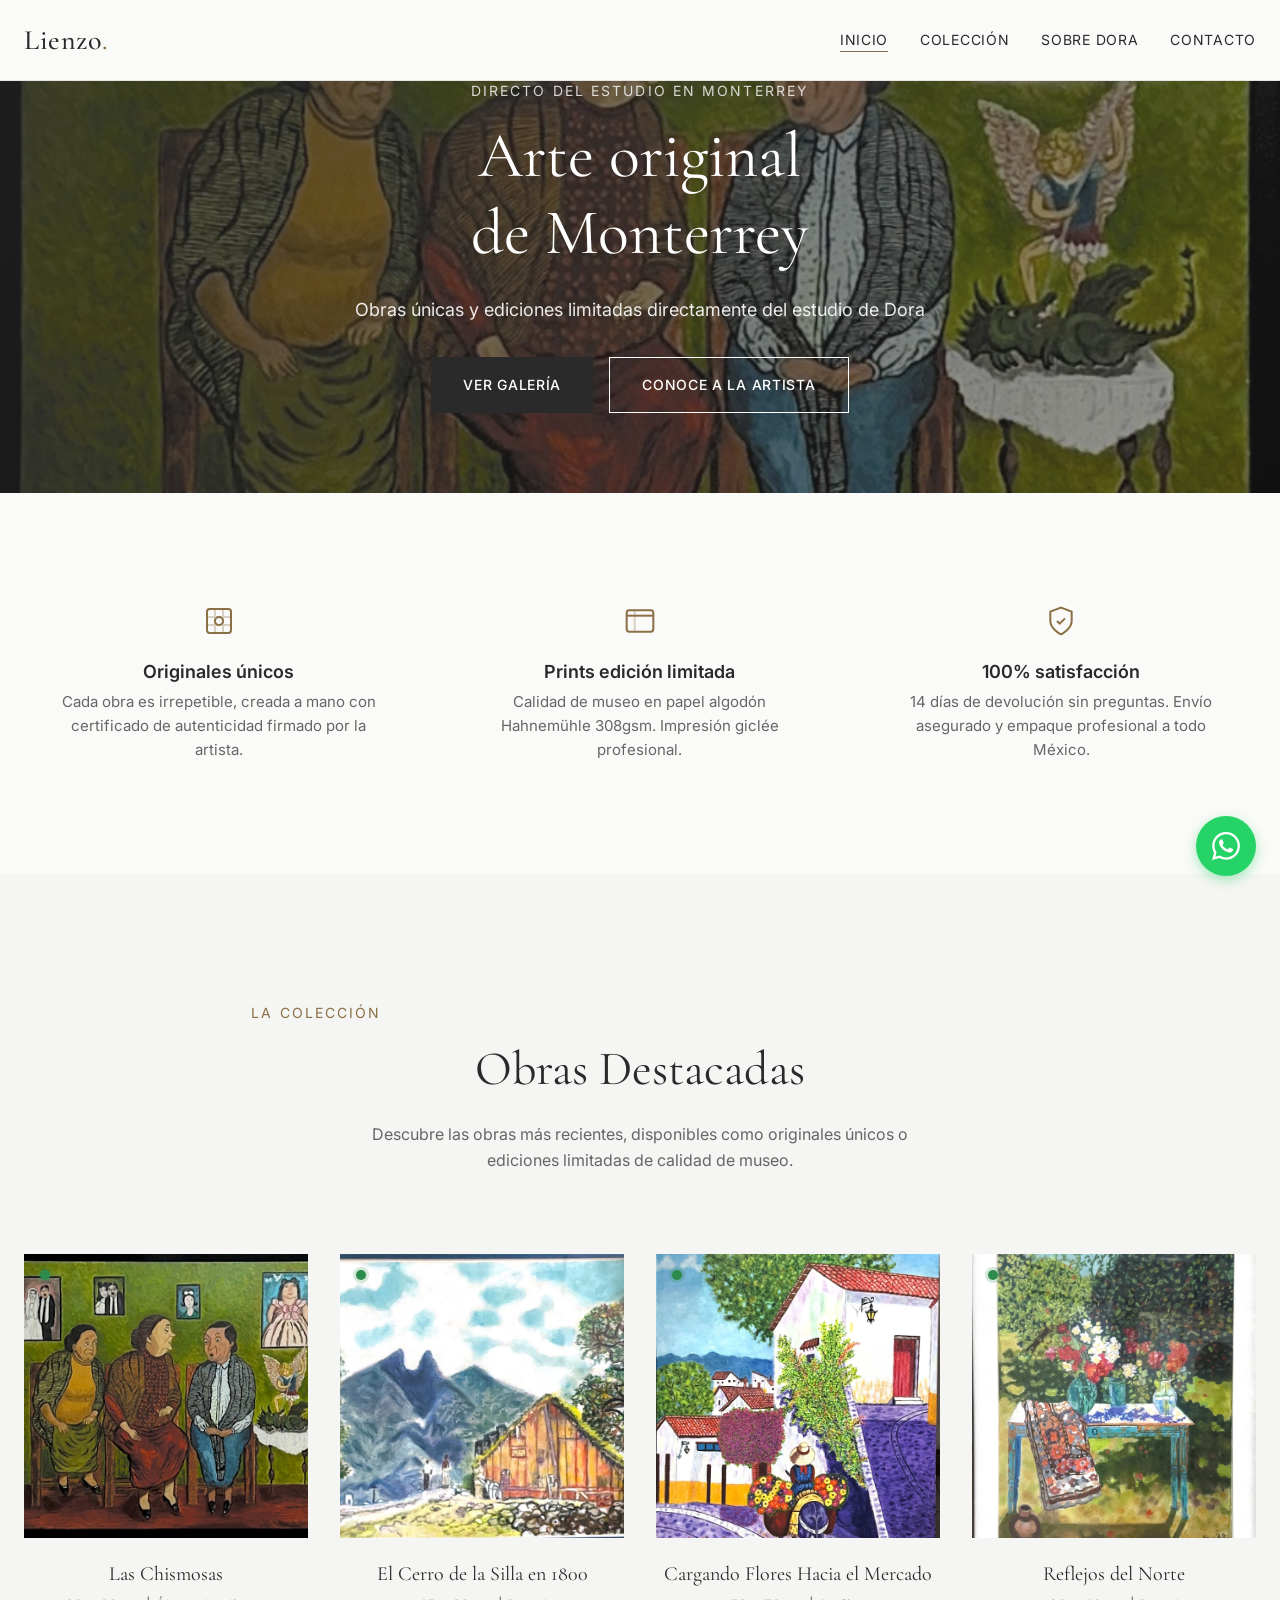
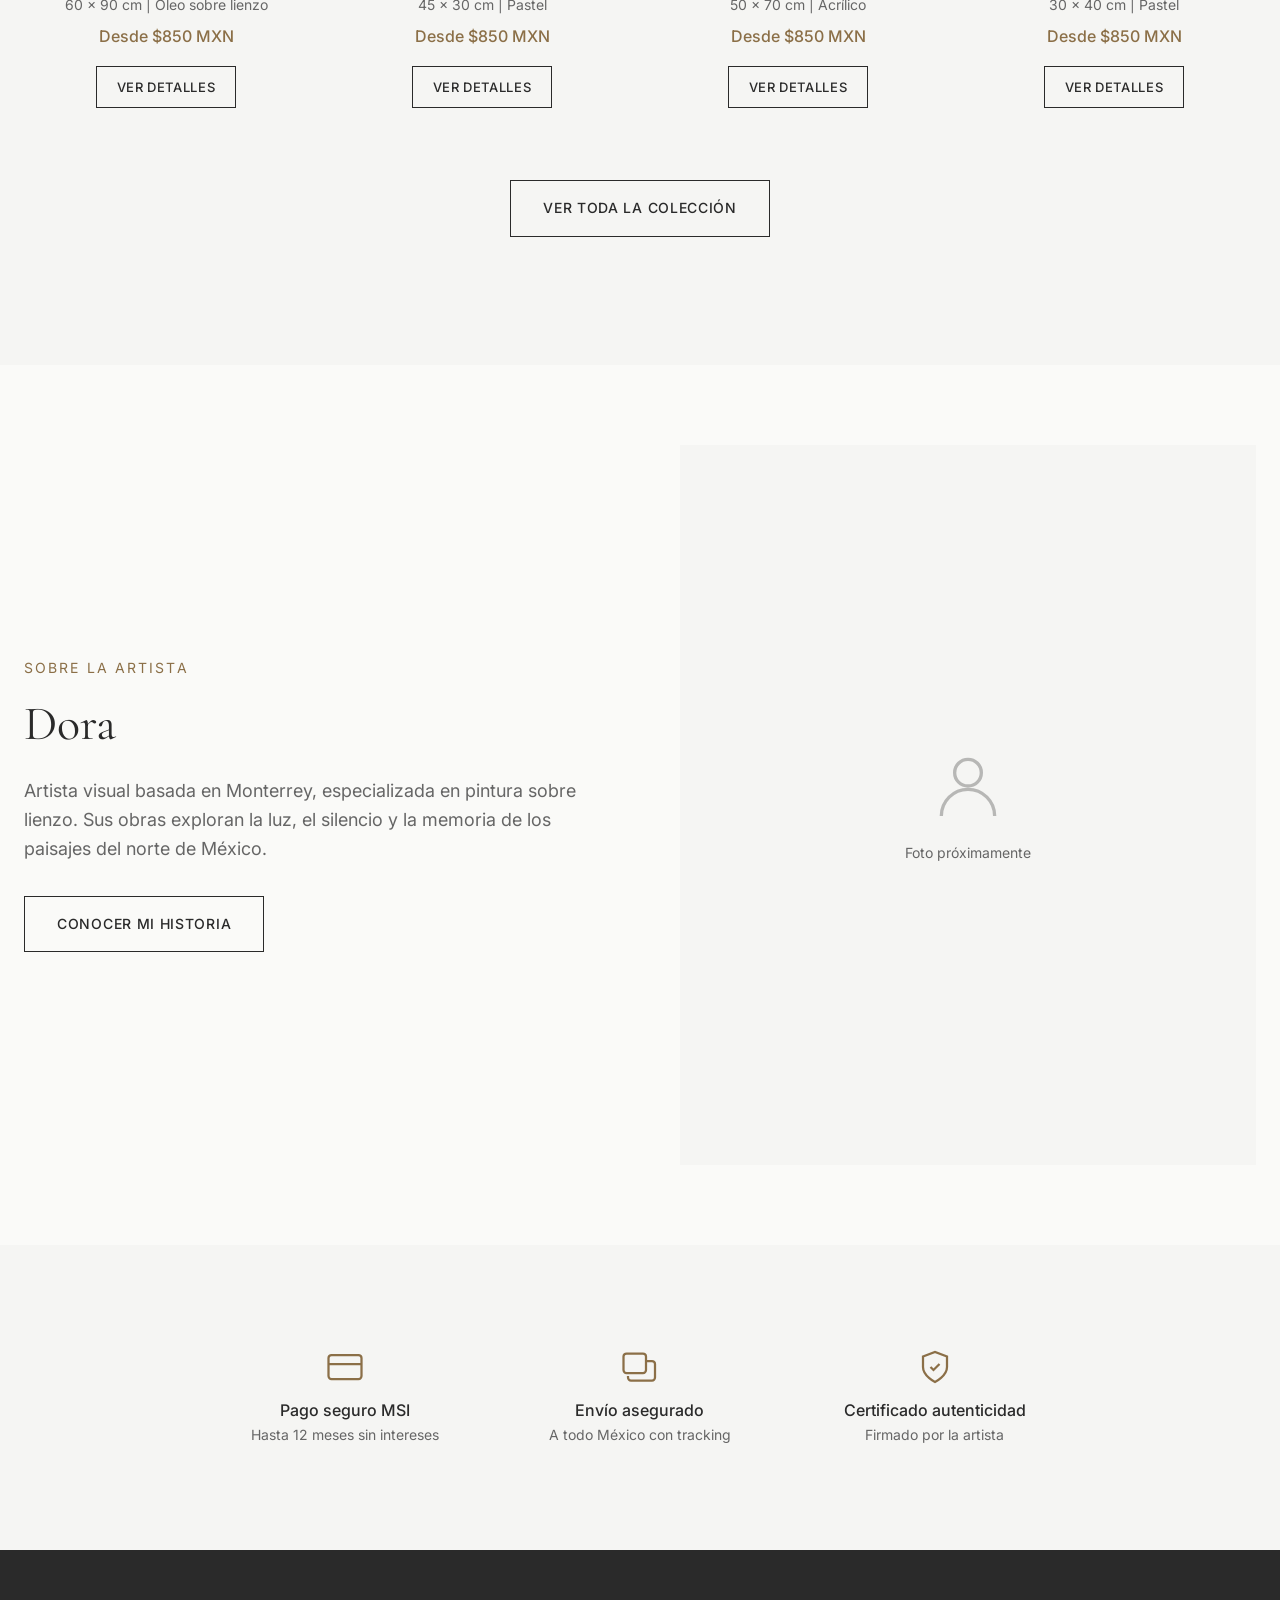
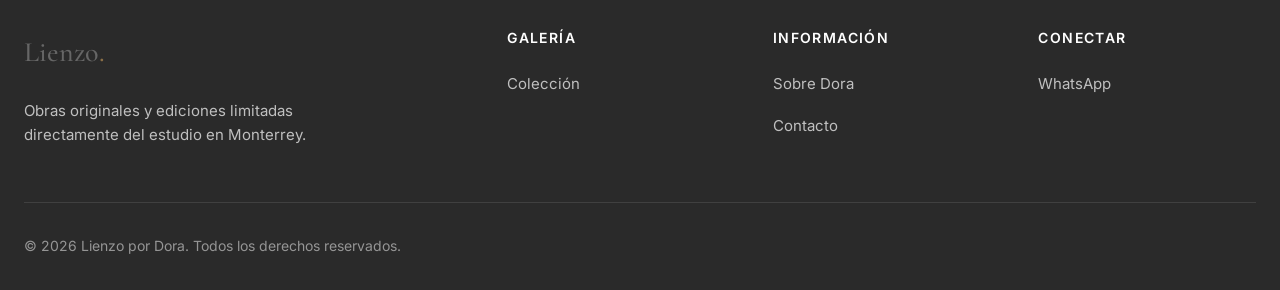
==== commit e7f99ace: "Update product details: rename artworks and update techniques/dimensions - Composición II → El Cerro" ====
--- a/index.html
+++ b/index.html
@@ -124,48 +124,48 @@
           </article>
 
           <article class="artwork-card" data-status="disponible">
-            <a href="product-02.html" aria-label="Ver Obra 02">
-              <div class="artwork-card__image">
-                <span class="artwork-card__status artwork-card__status--available"></span>
-                <img src="images/artworks/artwork-02.jpg" alt="Obra 02 - Obra original por Dora" loading="lazy">
+            <a href="product-02.html" aria-label="Ver El Cerro de la Silla en 1800">
+              <div class="artwork-card__image">
+                <span class="artwork-card__status artwork-card__status--available"></span>
+                <img src="images/artworks/artwork-02.jpg" alt="El Cerro de la Silla en 1800 - Obra original por Dora" loading="lazy">
                 <div class="artwork-card__overlay">
                   <span class="artwork-card__overlay-price">Original: $35,000 MXN</span>
                   <span class="artwork-card__overlay-prints">Prints desde: $850 MXN</span>
                 </div>
               </div>
               <div class="artwork-card__info">
-                <h3 class="artwork-card__title">Composición II</h3>
-                <p class="artwork-card__meta">80 × 100 cm | Acrílico sobre lienzo</p>
-                <p class="artwork-card__price">Desde $850 MXN</p>
-                <span class="btn btn--small btn--outline">Ver detalles</span>
-              </div>
-            </a>
-          </article>
-
-          <article class="artwork-card" data-status="disponible">
-            <a href="product-03.html" aria-label="Ver Obra 03">
-              <div class="artwork-card__image">
-                <span class="artwork-card__status artwork-card__status--available"></span>
-                <img src="images/artworks/artwork-03.jpg" alt="Obra 03 - Obra original por Dora" loading="lazy">
+                <h3 class="artwork-card__title">El Cerro de la Silla en 1800</h3>
+                <p class="artwork-card__meta">45 × 30 cm | Pastel</p>
+                <p class="artwork-card__price">Desde $850 MXN</p>
+                <span class="btn btn--small btn--outline">Ver detalles</span>
+              </div>
+            </a>
+          </article>
+
+          <article class="artwork-card" data-status="disponible">
+            <a href="product-03.html" aria-label="Ver Cargando Flores Hacia el Mercado">
+              <div class="artwork-card__image">
+                <span class="artwork-card__status artwork-card__status--available"></span>
+                <img src="images/artworks/artwork-03.jpg" alt="Cargando Flores Hacia el Mercado - Obra original por Dora" loading="lazy">
                 <div class="artwork-card__overlay">
                   <span class="artwork-card__overlay-price">Original: $55,000 MXN</span>
                   <span class="artwork-card__overlay-prints">Prints desde: $850 MXN</span>
                 </div>
               </div>
               <div class="artwork-card__info">
-                <h3 class="artwork-card__title">Naturaleza Viva</h3>
-                <p class="artwork-card__meta">90 × 120 cm | Técnica mixta</p>
-                <p class="artwork-card__price">Desde $850 MXN</p>
-                <span class="btn btn--small btn--outline">Ver detalles</span>
-              </div>
-            </a>
-          </article>
-
-          <article class="artwork-card" data-status="disponible">
-            <a href="product-04.html" aria-label="Ver Obra 04">
-              <div class="artwork-card__image">
-                <span class="artwork-card__status artwork-card__status--available"></span>
-                <img src="images/artworks/artwork-04.jpg" alt="Obra 04 - Obra original por Dora" loading="lazy">
+                <h3 class="artwork-card__title">Cargando Flores Hacia el Mercado</h3>
+                <p class="artwork-card__meta">50 × 70 cm | Acrílico</p>
+                <p class="artwork-card__price">Desde $850 MXN</p>
+                <span class="btn btn--small btn--outline">Ver detalles</span>
+              </div>
+            </a>
+          </article>
+
+          <article class="artwork-card" data-status="disponible">
+            <a href="product-04.html" aria-label="Ver Reflejos del Norte">
+              <div class="artwork-card__image">
+                <span class="artwork-card__status artwork-card__status--available"></span>
+                <img src="images/artworks/artwork-04.jpg" alt="Reflejos del Norte - Obra original por Dora" loading="lazy">
                 <div class="artwork-card__overlay">
                   <span class="artwork-card__overlay-price">Original: $42,000 MXN</span>
                   <span class="artwork-card__overlay-prints">Prints desde: $850 MXN</span>
@@ -173,7 +173,7 @@
               </div>
               <div class="artwork-card__info">
                 <h3 class="artwork-card__title">Reflejos del Norte</h3>
-                <p class="artwork-card__meta">100 × 130 cm | Óleo sobre lienzo</p>
+                <p class="artwork-card__meta">30 × 40 cm | Pastel</p>
                 <p class="artwork-card__price">Desde $850 MXN</p>
                 <span class="btn btn--small btn--outline">Ver detalles</span>
               </div>
--- a/css/styles.css
+++ b/css/styles.css
@@ -124,15 +124,26 @@
 
 /* Hero Section */
 .hero {
-  min-height: 100vh; display: flex; align-items: center; padding-top: 80px; position: relative;
+  min-height: 100vh; min-height: -webkit-fill-available;
+  display: flex; align-items: center; padding-top: 80px; position: relative;
+  overflow: hidden;
 }
 .hero__bg {
-  position: absolute; inset: 0; background-size: cover; background-position: center;
-  background-repeat: no-repeat;
+  position: absolute; top: 0; left: 0; width: 100%; height: 100%;
+  background-size: cover; background-position: center;
+  background-repeat: no-repeat; background-attachment: scroll;
+  -webkit-transform: translateZ(0); transform: translateZ(0);
 }
 .hero__overlay {
-  position: absolute; inset: 0;
+  position: absolute; top: 0; left: 0; width: 100%; height: 100%;
   background: linear-gradient(135deg, rgba(42,42,42,0.7) 0%, rgba(42,42,42,0.4) 100%);
+}
+
+/* Safari iOS hero fix */
+@supports (-webkit-touch-callout: none) {
+  .hero {
+    min-height: -webkit-fill-available;
+  }
 }
 .hero__content { display: grid; gap: var(--space-xl); align-items: center; position: relative; z-index: 1; }
 .hero__content--centered { justify-items: center; }
@@ -276,11 +287,15 @@
 .product { padding-top: calc(80px + var(--space-xl)); }
 .product__grid { display: grid; gap: var(--space-xl); }
 .product__gallery { position: relative; }
-.product__main-image {
-  aspect-ratio: 4/5; background: var(--color-bg-alt); overflow: hidden; margin-bottom: var(--space-md);
-  cursor: zoom-in; position: relative;
-}
-.product__main-image img { width: 100%; height: 100%; object-fit: cover; }
+.product__main-image-wrapper {
+  width: 100%; display: flex; justify-content: center; align-items: center;
+  background: var(--color-bg-alt); min-height: 300px; max-height: 80vh;
+  padding: var(--space-md); margin-bottom: var(--space-md);
+}
+img.product__main-image {
+  width: auto; height: auto; max-width: 100%; max-height: 80vh;
+  object-fit: contain; display: block; margin: 0 auto; cursor: zoom-in;
+}
 .product__thumbnails { display: grid; grid-template-columns: repeat(4, 1fr); gap: var(--space-sm); }
 .product__thumbnail {
   aspect-ratio: 1; background: var(--color-bg-alt); cursor: pointer; opacity: 0.6;
@@ -552,6 +567,8 @@
   .whatsapp-float { bottom: 80px; }
   body { padding-bottom: 60px; }
   .footer { padding-bottom: calc(var(--space-lg) + 60px); }
+  .hero { min-height: 80vh; min-height: -webkit-fill-available; }
+  .product__main-image-wrapper { min-height: 200px; padding: var(--space-sm); }
 }
 
 /* Tablet (768px+) */
@@ -580,6 +597,8 @@
   .artwork-grid { grid-template-columns: repeat(3, 1fr); }
   .product__actions { flex-direction: row; }
   .product__actions .btn { flex: 1; }
+  .product__main-image-wrapper { max-height: 90vh; }
+  img.product__main-image { max-height: 90vh; }
 }
 
 /* Large Desktop (1200px+) */
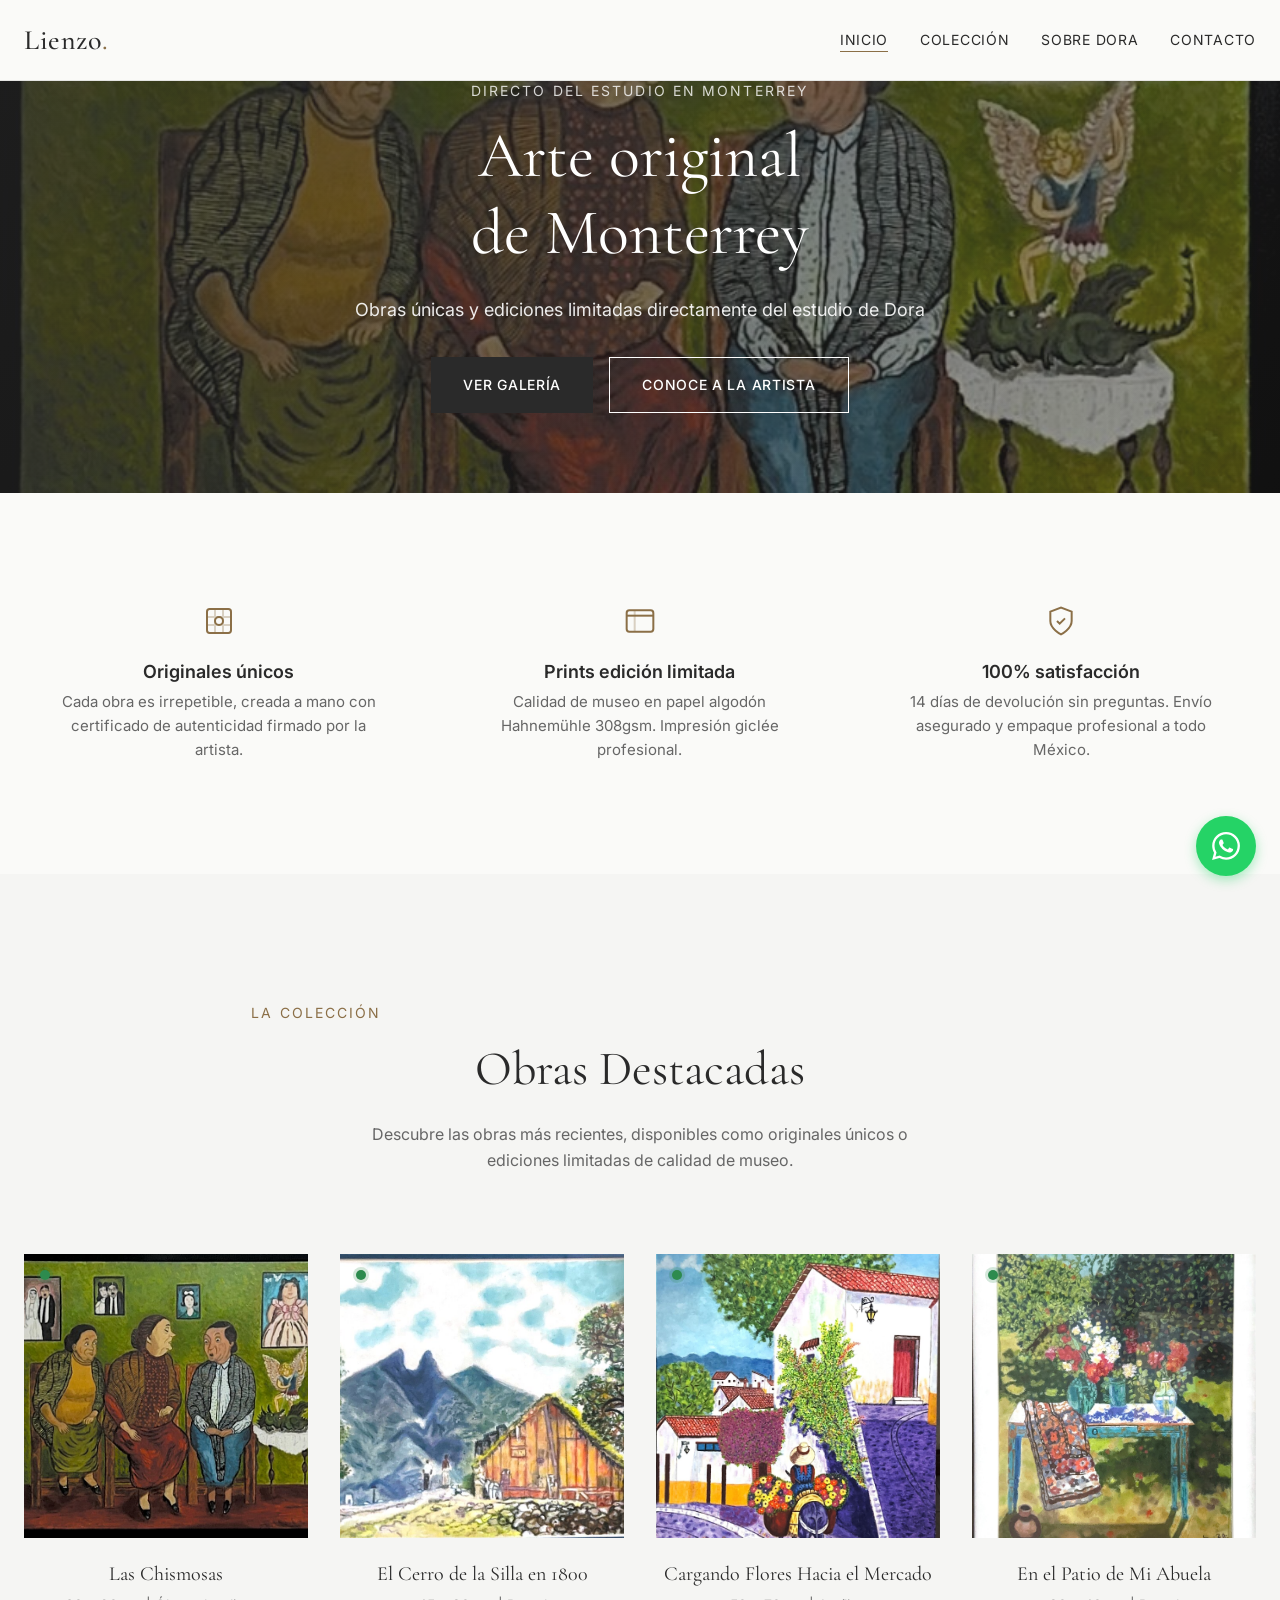
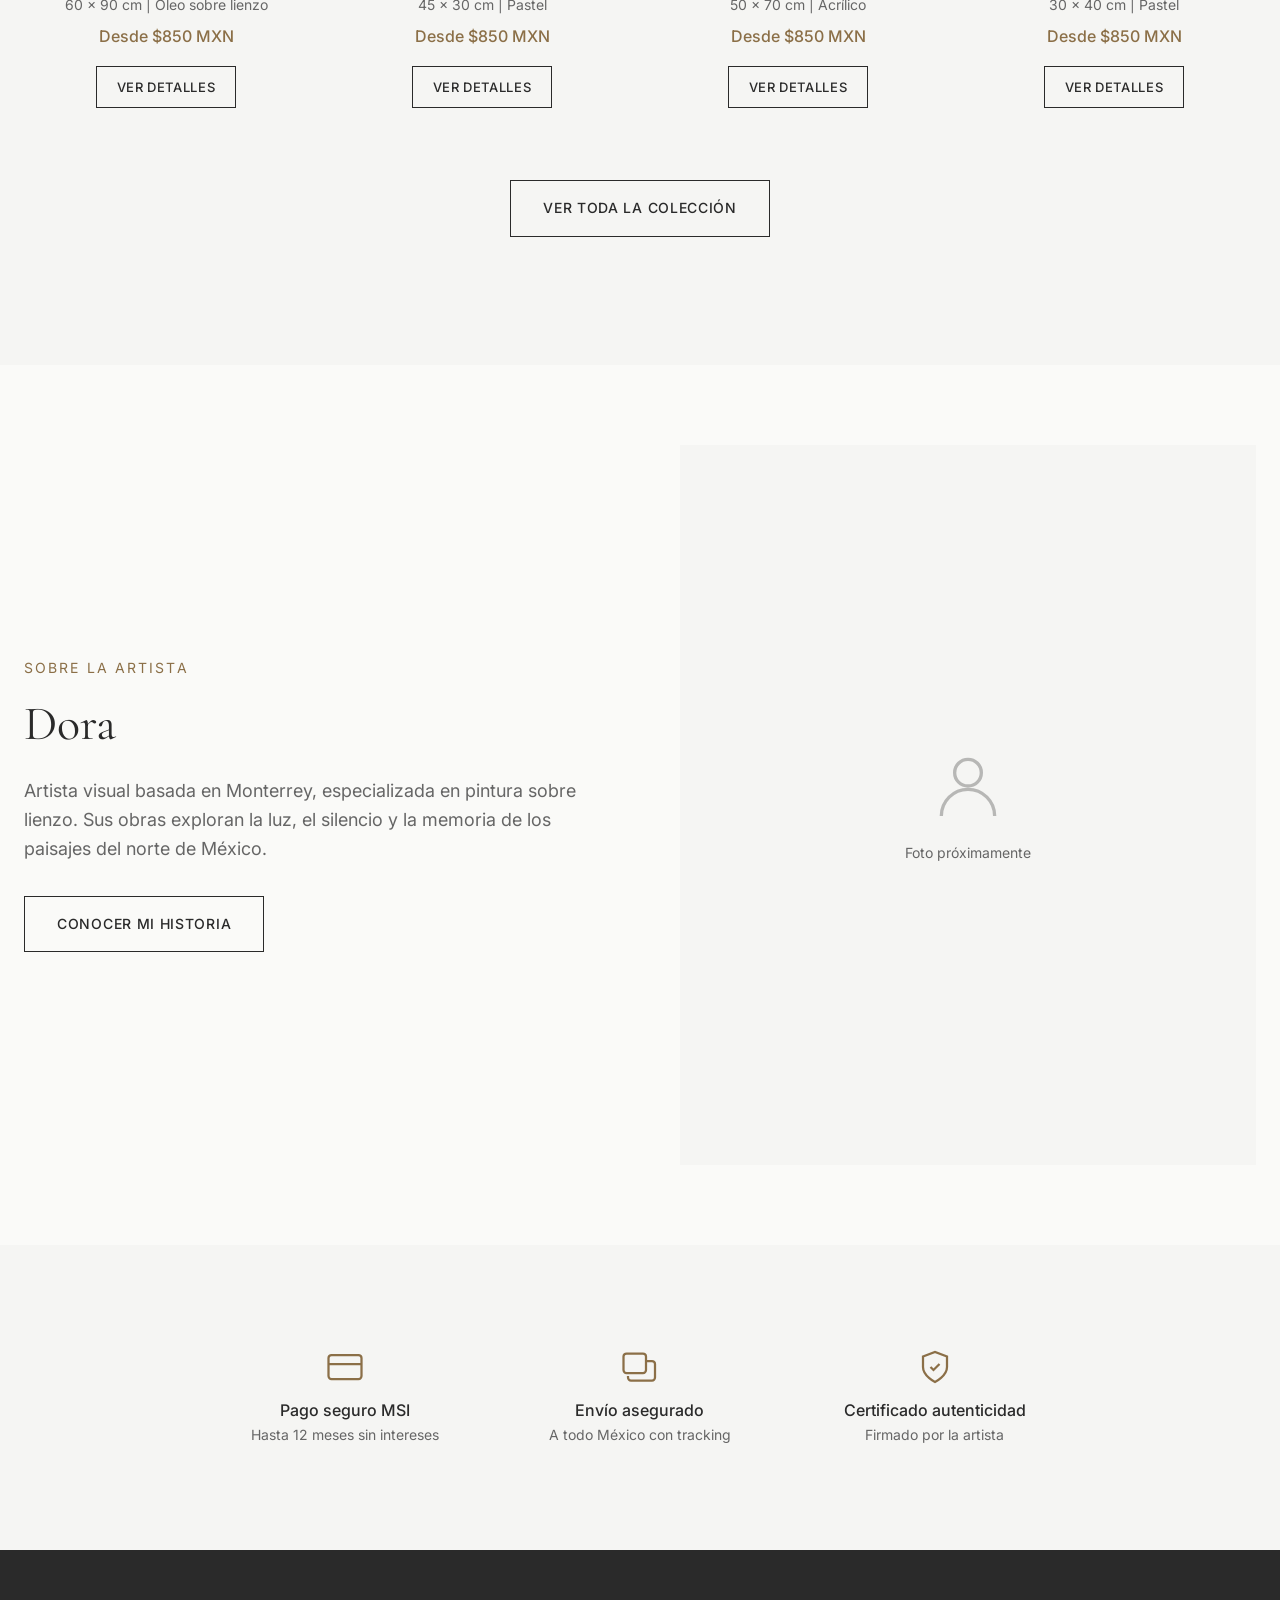
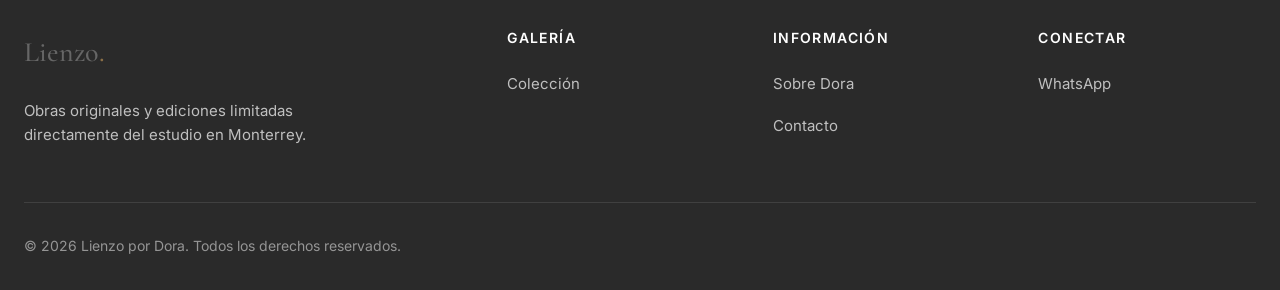
==== commit 492bdec3: "Rename Reflejos del Norte → En el Patio de Mi Abuela + update README Co-Authored-By: Claude Opus 4.6" ====
--- a/index.html
+++ b/index.html
@@ -162,17 +162,17 @@
           </article>
 
           <article class="artwork-card" data-status="disponible">
-            <a href="product-04.html" aria-label="Ver Reflejos del Norte">
-              <div class="artwork-card__image">
-                <span class="artwork-card__status artwork-card__status--available"></span>
-                <img src="images/artworks/artwork-04.jpg" alt="Reflejos del Norte - Obra original por Dora" loading="lazy">
+            <a href="product-04.html" aria-label="Ver En el Patio de Mi Abuela">
+              <div class="artwork-card__image">
+                <span class="artwork-card__status artwork-card__status--available"></span>
+                <img src="images/artworks/artwork-04.jpg" alt="En el Patio de Mi Abuela - Obra original por Dora" loading="lazy">
                 <div class="artwork-card__overlay">
                   <span class="artwork-card__overlay-price">Original: $42,000 MXN</span>
                   <span class="artwork-card__overlay-prints">Prints desde: $850 MXN</span>
                 </div>
               </div>
               <div class="artwork-card__info">
-                <h3 class="artwork-card__title">Reflejos del Norte</h3>
+                <h3 class="artwork-card__title">En el Patio de Mi Abuela</h3>
                 <p class="artwork-card__meta">30 × 40 cm | Pastel</p>
                 <p class="artwork-card__price">Desde $850 MXN</p>
                 <span class="btn btn--small btn--outline">Ver detalles</span>
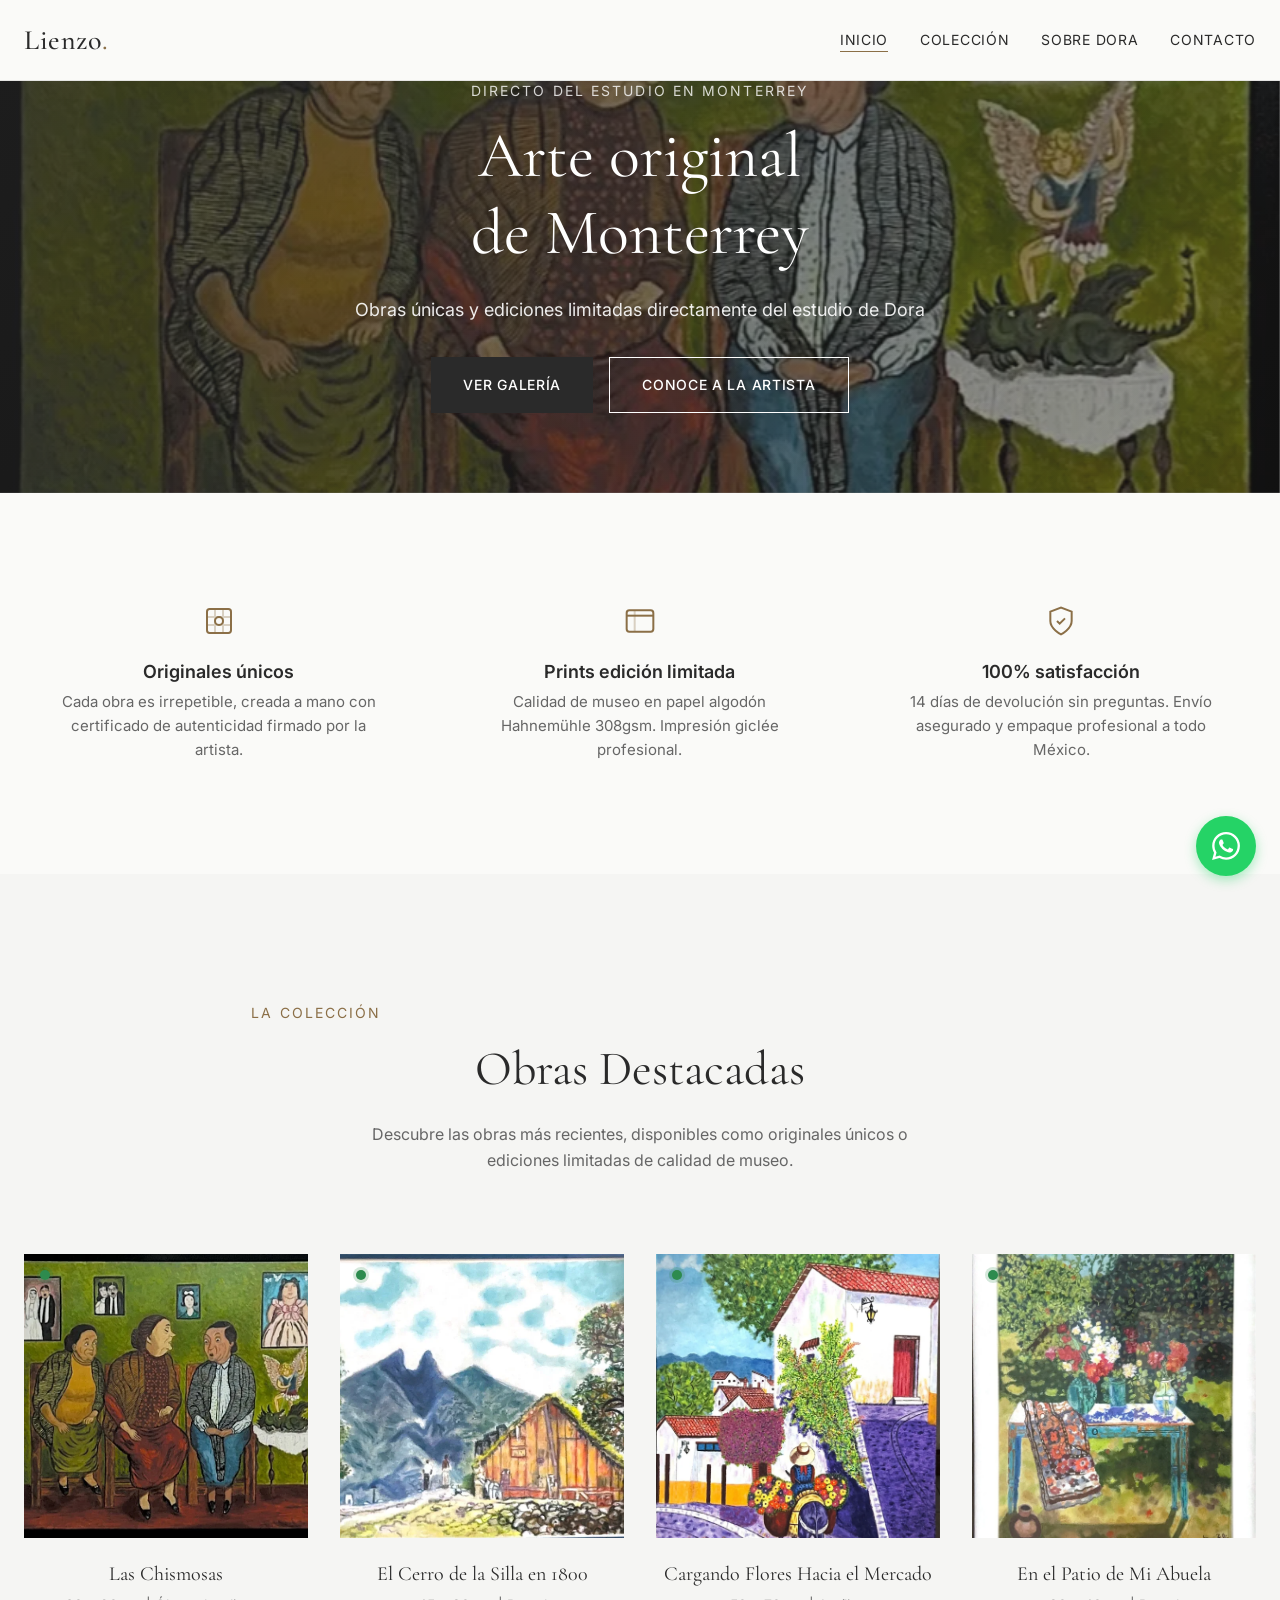
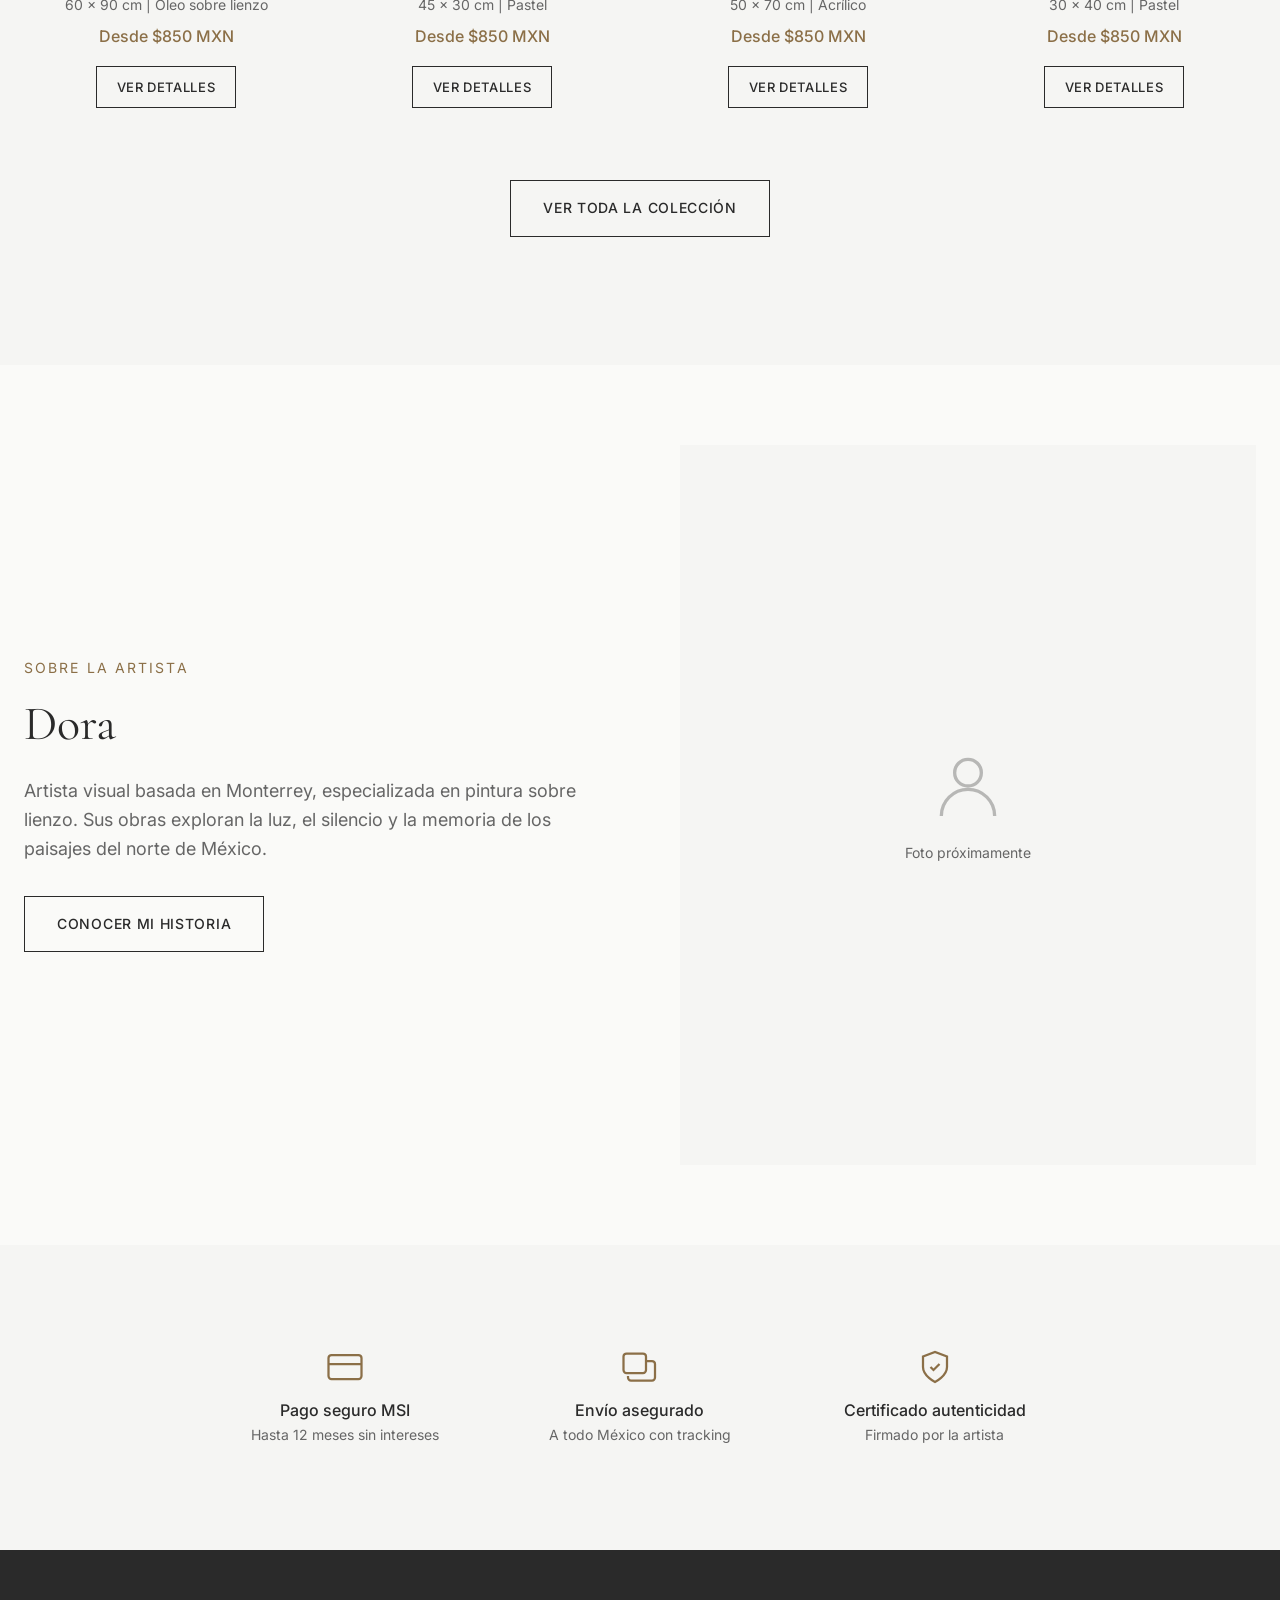
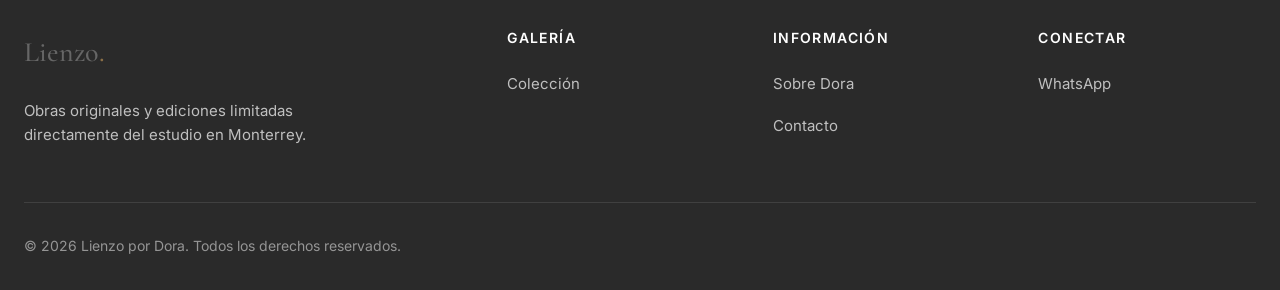
==== commit f0f9dd66: "SEO & page speed optimization: WebP images, critical CSS, meta tags, structured data - Compress over" ====
--- a/index.html
+++ b/index.html
@@ -4,13 +4,67 @@
   <meta charset="UTF-8">
   <meta name="viewport" content="width=device-width, initial-scale=1.0">
   <meta name="description" content="Lienzo Gallery - Arte original de Monterrey por Dora. Obras únicas y ediciones limitadas con calidad de museo directamente del estudio.">
+  <meta property="og:type" content="website">
+  <meta property="og:locale" content="es_MX">
+  <meta property="og:site_name" content="Lienzo Gallery">
+  <meta property="og:title" content="Lienzo | Arte Original de Monterrey por Dora">
+  <meta property="og:description" content="Lienzo Gallery - Arte original de Monterrey por Dora. Obras únicas y ediciones limitadas con calidad de museo directamente del estudio.">
+  <meta property="og:url" content="https://fevaldez.github.io/lienzo-gallery/">
+  <meta property="og:image" content="https://fevaldez.github.io/lienzo-gallery/images/artworks/artwork-01.jpg">
+  <meta name="twitter:card" content="summary_large_image">
+  <meta name="twitter:title" content="Lienzo | Arte Original de Monterrey por Dora">
+  <meta name="twitter:description" content="Lienzo Gallery - Arte original de Monterrey por Dora. Obras únicas y ediciones limitadas con calidad de museo directamente del estudio.">
+  <meta name="twitter:image" content="https://fevaldez.github.io/lienzo-gallery/images/artworks/artwork-01.jpg">
+  <link rel="canonical" href="https://fevaldez.github.io/lienzo-gallery/">
+  <link rel="icon" href="favicon.svg" type="image/svg+xml">
+  <link rel="apple-touch-icon" href="apple-touch-icon.png">
+  <link rel="dns-prefetch" href="https://wa.me">
+  <link rel="preload" as="image" href="images/artworks/artwork-01.webp" type="image/webp">
 
   <link rel="preconnect" href="https://fonts.googleapis.com">
   <link rel="preconnect" href="https://fonts.gstatic.com" crossorigin>
-  <link href="https://fonts.googleapis.com/css2?family=Cormorant+Garamond:ital,wght@0,400;0,500;0,600;1,400&family=Inter:wght@300;400;500;600&display=swap" rel="stylesheet">
-  <link rel="stylesheet" href="css/styles.css">
+  <link href="https://fonts.googleapis.com/css2?family=Cormorant+Garamond:ital,wght@0,400;0,500;1,400&family=Inter:wght@400;500;600&display=swap" rel="stylesheet">
+
+  <style>
+    :root{--color-bg:#FAFAF8;--color-bg-alt:#F5F5F3;--color-text-primary:#2A2A2A;--color-text-secondary:#666;--color-accent:#8B6F47;--color-accent-hover:#7A6040;--color-border:#E5E5E3;--color-white:#FFF;--color-success:#2D8B4E;--color-whatsapp:#25D366;--font-heading:'Cormorant Garamond',Georgia,serif;--font-body:'Inter',-apple-system,BlinkMacSystemFont,sans-serif;--space-xs:.5rem;--space-sm:1rem;--space-md:1.5rem;--space-lg:2rem;--space-xl:3rem;--space-2xl:5rem;--space-3xl:8rem;--container-max:1400px;--container-narrow:900px;--transition-fast:150ms ease;--transition-base:300ms ease;--transition-slow:500ms ease}
+    *,*::before,*::after{box-sizing:border-box;margin:0;padding:0}html{font-size:16px;scroll-behavior:smooth}body{font-family:var(--font-body);font-size:1rem;line-height:1.6;color:var(--color-text-primary);background-color:var(--color-bg);-webkit-font-smoothing:antialiased;-moz-osx-font-smoothing:grayscale;padding-bottom:0}img{max-width:100%;height:auto;display:block}a{color:inherit;text-decoration:none;transition:color var(--transition-fast)}button{font-family:inherit;cursor:pointer;border:none;background:none}ul,ol{list-style:none}
+    h1,h2,h3,h4,h5,h6{font-family:var(--font-heading);font-weight:400;line-height:1.2;color:var(--color-text-primary)}h1{font-size:clamp(2.5rem,5vw,4rem)}p{color:var(--color-text-secondary);max-width:65ch}
+    .container{width:100%;max-width:var(--container-max);margin:0 auto;padding:0 var(--space-md)}.section{padding:var(--space-2xl) 0}
+    .header{position:fixed;top:0;left:0;right:0;z-index:1000;background:var(--color-bg);border-bottom:1px solid var(--color-border);transition:transform var(--transition-base),box-shadow var(--transition-base)}.header__inner{display:flex;justify-content:space-between;align-items:center;height:80px}.header__logo{font-family:var(--font-heading);font-size:1.75rem;font-weight:500;letter-spacing:.02em}.header__logo span{color:var(--color-accent)}
+    .nav{display:none}.nav__list{display:flex;gap:var(--space-lg)}.nav__link{font-size:.875rem;letter-spacing:.05em;text-transform:uppercase;position:relative}
+    .menu-toggle{display:flex;flex-direction:column;justify-content:center;gap:6px;width:28px;height:28px;z-index:1001}.menu-toggle span{display:block;width:100%;height:1.5px;background:var(--color-text-primary);transition:transform var(--transition-base),opacity var(--transition-base)}
+    .mobile-nav{position:fixed;top:0;left:0;right:0;bottom:0;background:var(--color-bg);z-index:999;display:flex;flex-direction:column;justify-content:center;align-items:center;opacity:0;visibility:hidden;transition:opacity var(--transition-base),visibility var(--transition-base)}
+    .btn{display:inline-flex;align-items:center;justify-content:center;gap:var(--space-xs);padding:1rem 2rem;font-size:.875rem;font-weight:500;letter-spacing:.05em;text-transform:uppercase;border-radius:0;transition:all var(--transition-base)}.btn--primary{background:var(--color-text-primary);color:var(--color-white)}.btn--outline{background:transparent;border:1px solid var(--color-text-primary);color:var(--color-text-primary)}.btn--outline-light{border-color:var(--color-white);color:var(--color-white)}
+    .visually-hidden{position:absolute;width:1px;height:1px;padding:0;margin:-1px;overflow:hidden;clip:rect(0,0,0,0);border:0}
+    .hero{min-height:100vh;min-height:-webkit-fill-available;display:flex;align-items:center;padding-top:80px;position:relative;overflow:hidden}.hero__bg{position:absolute;top:0;left:0;width:100%;height:100%;background-size:cover;background-position:center;background-repeat:no-repeat;background-attachment:scroll;-webkit-transform:translateZ(0);transform:translateZ(0)}.hero__bg img{width:100%;height:100%;object-fit:cover;object-position:center}.hero__overlay{position:absolute;top:0;left:0;width:100%;height:100%;background:linear-gradient(135deg,rgba(42,42,42,.7) 0%,rgba(42,42,42,.4) 100%)}.hero__content{display:grid;gap:var(--space-xl);align-items:center;position:relative;z-index:1}.hero__content--centered{justify-items:center}.hero__text{text-align:center}.hero__text--overlay{color:var(--color-white)}.hero__text--overlay h1,.hero__text--overlay h2{color:var(--color-white)}.hero__text--overlay p{color:rgba(255,255,255,.9)}.hero__text--overlay .hero__tagline{color:rgba(255,255,255,.8)}.hero__tagline{font-size:.875rem;letter-spacing:.15em;text-transform:uppercase;color:var(--color-accent);margin-bottom:var(--space-sm)}.hero__title{margin-bottom:var(--space-md)}.hero__subtitle{font-size:1.125rem;margin-bottom:var(--space-lg);margin-left:auto;margin-right:auto}.hero__actions{display:flex;gap:var(--space-sm);justify-content:center;flex-wrap:wrap}
+    @media(max-width:639px){body{padding-bottom:60px}.hero{min-height:80vh;min-height:-webkit-fill-available}}
+    @media(min-width:768px){.nav{display:block}.menu-toggle{display:none}.hero__content--centered{grid-template-columns:1fr}.hero__text--overlay{text-align:center}}
+  </style>
+  <link rel="stylesheet" href="css/styles.css" media="print" onload="this.media='all'">
+  <noscript><link rel="stylesheet" href="css/styles.css"></noscript>
 
   <title>Lienzo | Arte Original de Monterrey por Dora</title>
+
+  <script type="application/ld+json">
+  {
+    "@context": "https://schema.org",
+    "@type": "ArtGallery",
+    "name": "Lienzo Gallery",
+    "description": "Arte original de Monterrey por Dora. Obras únicas y ediciones limitadas con calidad de museo.",
+    "url": "https://fevaldez.github.io/lienzo-gallery/",
+    "image": "https://fevaldez.github.io/lienzo-gallery/images/artworks/artwork-01.jpg",
+    "address": {
+      "@type": "PostalAddress",
+      "addressLocality": "Monterrey",
+      "addressRegion": "Nuevo León",
+      "addressCountry": "MX"
+    },
+    "founder": {
+      "@type": "Person",
+      "name": "Dora Martínez"
+    }
+  }
+  </script>
 </head>
 <body>
   <a href="#main-content" class="visually-hidden">Ir al contenido principal</a>
@@ -48,7 +102,12 @@
   <main id="main-content">
     <!-- Hero Section -->
     <section class="hero section" aria-labelledby="hero-title">
-      <div class="hero__bg" style="background-image: url('images/artworks/artwork-01.jpg');"></div>
+      <div class="hero__bg">
+        <picture>
+          <source srcset="images/artworks/artwork-01.webp" type="image/webp">
+          <img src="images/artworks/artwork-01.jpg" alt="" fetchpriority="high" width="841" height="658">
+        </picture>
+      </div>
       <div class="hero__overlay"></div>
       <div class="container">
         <div class="hero__content hero__content--centered">
@@ -108,7 +167,10 @@
             <a href="product-01.html" aria-label="Ver Las Chismosas">
               <div class="artwork-card__image">
                 <span class="artwork-card__status artwork-card__status--available"></span>
-                <img src="images/artworks/artwork-01.jpg" alt="Las Chismosas - Obra original por Dora" loading="lazy">
+                <picture>
+                  <source srcset="images/artworks/artwork-01.webp" type="image/webp">
+                  <img src="images/artworks/artwork-01.jpg" alt="Las Chismosas - Obra original por Dora" loading="lazy" decoding="async" width="841" height="658">
+                </picture>
                 <div class="artwork-card__overlay">
                   <span class="artwork-card__overlay-price">Original: $48,500 MXN</span>
                   <span class="artwork-card__overlay-prints">Prints desde: $850 MXN</span>
@@ -127,7 +189,10 @@
             <a href="product-02.html" aria-label="Ver El Cerro de la Silla en 1800">
               <div class="artwork-card__image">
                 <span class="artwork-card__status artwork-card__status--available"></span>
-                <img src="images/artworks/artwork-02.jpg" alt="El Cerro de la Silla en 1800 - Obra original por Dora" loading="lazy">
+                <picture>
+                  <source srcset="images/artworks/artwork-02.webp" type="image/webp">
+                  <img src="images/artworks/artwork-02.jpg" alt="El Cerro de la Silla en 1800 - Obra original por Dora" loading="lazy" decoding="async" width="1115" height="719">
+                </picture>
                 <div class="artwork-card__overlay">
                   <span class="artwork-card__overlay-price">Original: $35,000 MXN</span>
                   <span class="artwork-card__overlay-prints">Prints desde: $850 MXN</span>
@@ -146,7 +211,10 @@
             <a href="product-03.html" aria-label="Ver Cargando Flores Hacia el Mercado">
               <div class="artwork-card__image">
                 <span class="artwork-card__status artwork-card__status--available"></span>
-                <img src="images/artworks/artwork-03.jpg" alt="Cargando Flores Hacia el Mercado - Obra original por Dora" loading="lazy">
+                <picture>
+                  <source srcset="images/artworks/artwork-03.webp" type="image/webp">
+                  <img src="images/artworks/artwork-03.jpg" alt="Cargando Flores Hacia el Mercado - Obra original por Dora" loading="lazy" decoding="async" width="1200" height="1699">
+                </picture>
                 <div class="artwork-card__overlay">
                   <span class="artwork-card__overlay-price">Original: $55,000 MXN</span>
                   <span class="artwork-card__overlay-prints">Prints desde: $850 MXN</span>
@@ -165,7 +233,10 @@
             <a href="product-04.html" aria-label="Ver En el Patio de Mi Abuela">
               <div class="artwork-card__image">
                 <span class="artwork-card__status artwork-card__status--available"></span>
-                <img src="images/artworks/artwork-04.jpg" alt="En el Patio de Mi Abuela - Obra original por Dora" loading="lazy">
+                <picture>
+                  <source srcset="images/artworks/artwork-04.webp" type="image/webp">
+                  <img src="images/artworks/artwork-04.jpg" alt="En el Patio de Mi Abuela - Obra original por Dora" loading="lazy" decoding="async" width="1200" height="1514">
+                </picture>
                 <div class="artwork-card__overlay">
                   <span class="artwork-card__overlay-price">Original: $42,000 MXN</span>
                   <span class="artwork-card__overlay-prints">Prints desde: $850 MXN</span>
--- a/css/styles.css
+++ b/css/styles.css
@@ -134,6 +134,7 @@
   background-repeat: no-repeat; background-attachment: scroll;
   -webkit-transform: translateZ(0); transform: translateZ(0);
 }
+.hero__bg img { width: 100%; height: 100%; object-fit: cover; object-position: center; }
 .hero__overlay {
   position: absolute; top: 0; left: 0; width: 100%; height: 100%;
   background: linear-gradient(135deg, rgba(42,42,42,0.7) 0%, rgba(42,42,42,0.4) 100%);
--- a/css/styles.css
+++ b/css/styles.css
@@ -134,6 +134,7 @@
   background-repeat: no-repeat; background-attachment: scroll;
   -webkit-transform: translateZ(0); transform: translateZ(0);
 }
+.hero__bg img { width: 100%; height: 100%; object-fit: cover; object-position: center; }
 .hero__overlay {
   position: absolute; top: 0; left: 0; width: 100%; height: 100%;
   background: linear-gradient(135deg, rgba(42,42,42,0.7) 0%, rgba(42,42,42,0.4) 100%);
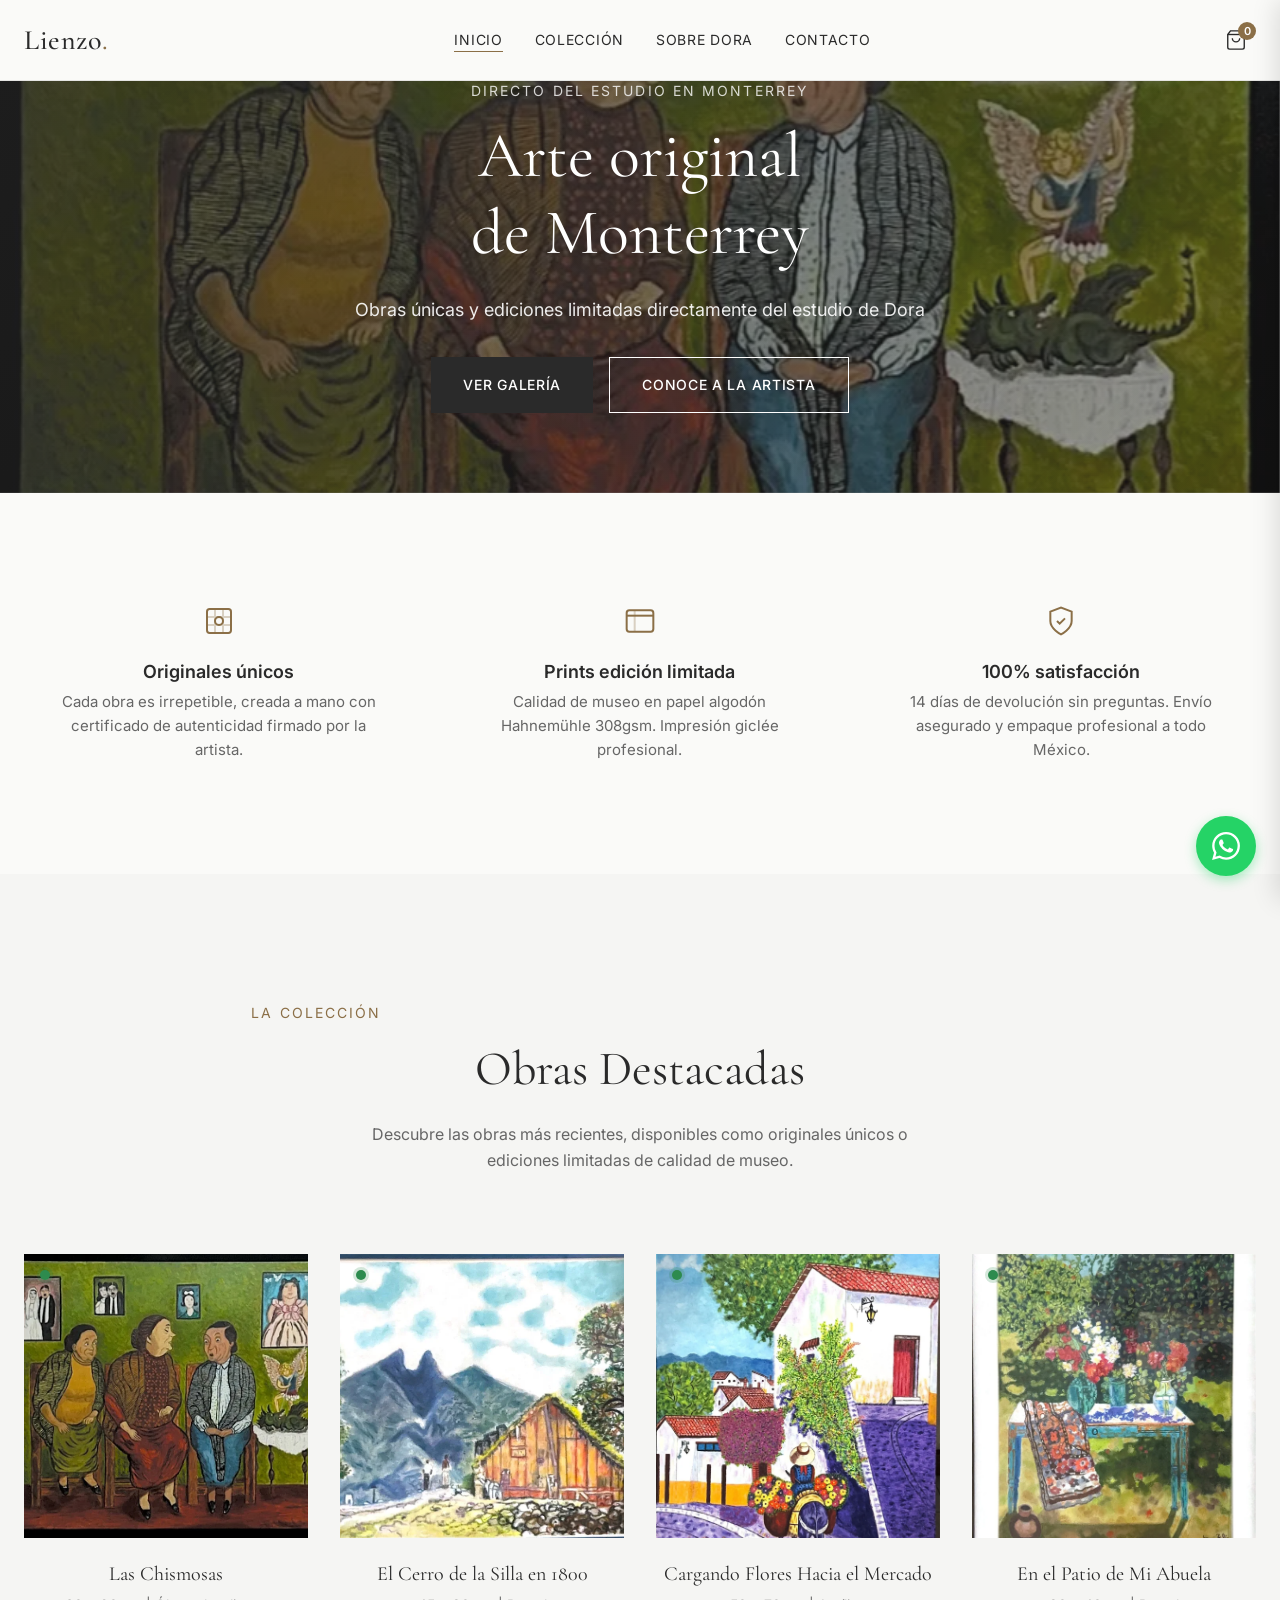
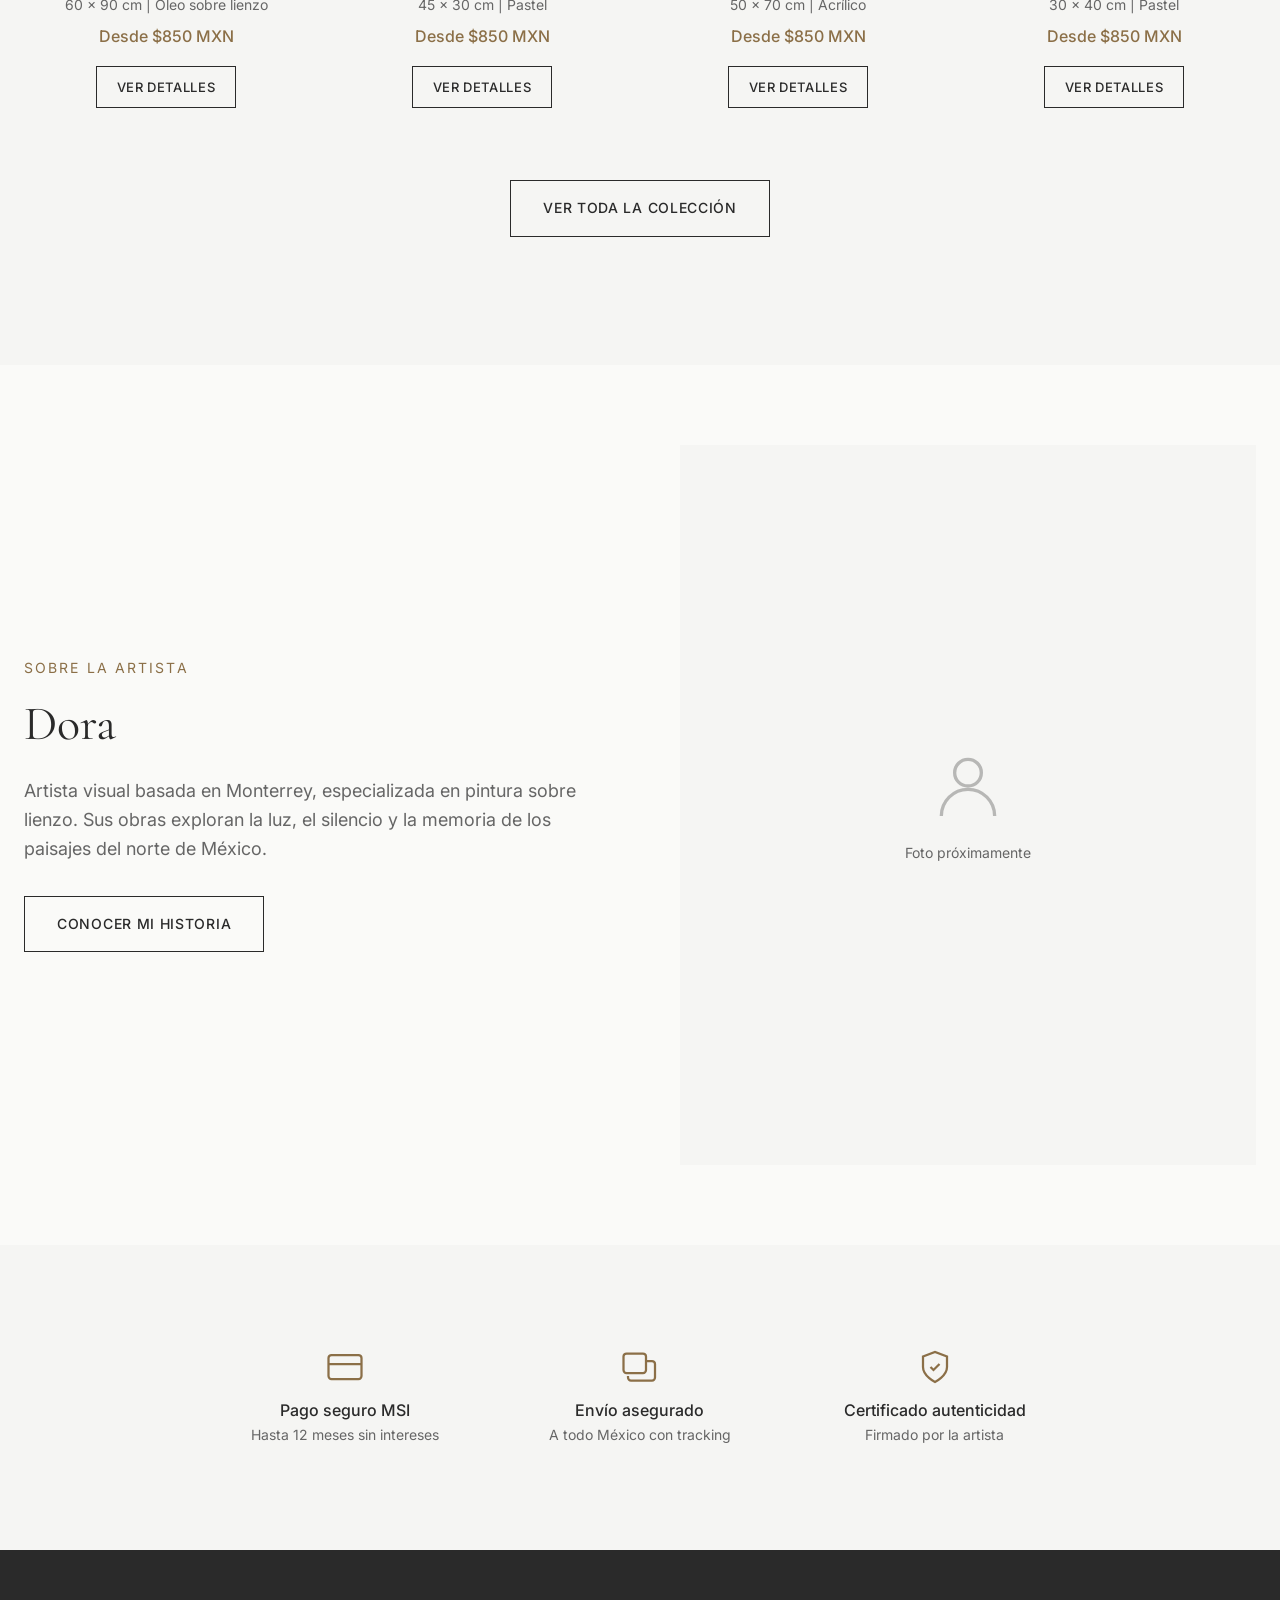
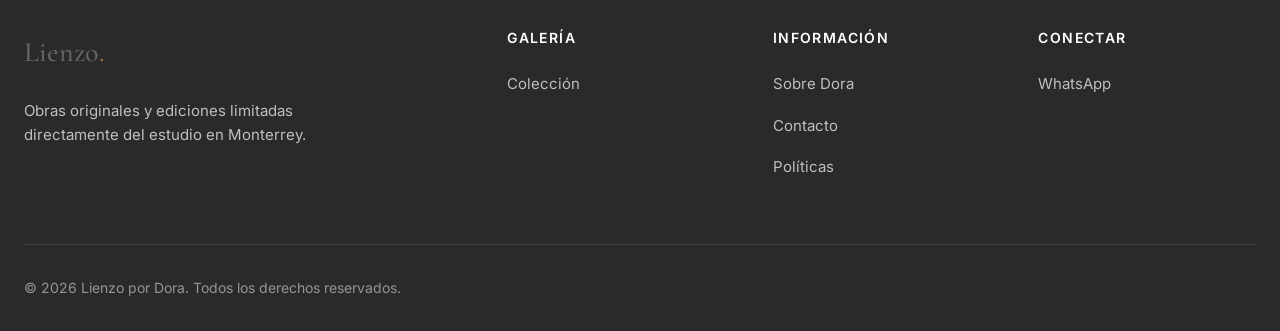
==== commit 5812c019: "feat: add navigation, policies page, and shopping cart - Add back button + enhanced breadcrumbs on a" ====
--- a/index.html
+++ b/index.html
@@ -23,7 +23,8 @@
 
   <link rel="preconnect" href="https://fonts.googleapis.com">
   <link rel="preconnect" href="https://fonts.gstatic.com" crossorigin>
-  <link href="https://fonts.googleapis.com/css2?family=Cormorant+Garamond:ital,wght@0,400;0,500;1,400&family=Inter:wght@400;500;600&display=swap" rel="stylesheet">
+  <link href="https://fonts.googleapis.com/css2?family=Cormorant+Garamond:ital,wght@0,400;0,500;1,400&family=Inter:wght@400;500;600&display=swap" rel="stylesheet" media="print" onload="this.media='all'">
+  <noscript><link href="https://fonts.googleapis.com/css2?family=Cormorant+Garamond:ital,wght@0,400;0,500;1,400&family=Inter:wght@400;500;600&display=swap" rel="stylesheet"></noscript>
 
   <style>
     :root{--color-bg:#FAFAF8;--color-bg-alt:#F5F5F3;--color-text-primary:#2A2A2A;--color-text-secondary:#666;--color-accent:#8B6F47;--color-accent-hover:#7A6040;--color-border:#E5E5E3;--color-white:#FFF;--color-success:#2D8B4E;--color-whatsapp:#25D366;--font-heading:'Cormorant Garamond',Georgia,serif;--font-body:'Inter',-apple-system,BlinkMacSystemFont,sans-serif;--space-xs:.5rem;--space-sm:1rem;--space-md:1.5rem;--space-lg:2rem;--space-xl:3rem;--space-2xl:5rem;--space-3xl:8rem;--container-max:1400px;--container-narrow:900px;--transition-fast:150ms ease;--transition-base:300ms ease;--transition-slow:500ms ease}
@@ -32,6 +33,7 @@
     .container{width:100%;max-width:var(--container-max);margin:0 auto;padding:0 var(--space-md)}.section{padding:var(--space-2xl) 0}
     .header{position:fixed;top:0;left:0;right:0;z-index:1000;background:var(--color-bg);border-bottom:1px solid var(--color-border);transition:transform var(--transition-base),box-shadow var(--transition-base)}.header__inner{display:flex;justify-content:space-between;align-items:center;height:80px}.header__logo{font-family:var(--font-heading);font-size:1.75rem;font-weight:500;letter-spacing:.02em}.header__logo span{color:var(--color-accent)}
     .nav{display:none}.nav__list{display:flex;gap:var(--space-lg)}.nav__link{font-size:.875rem;letter-spacing:.05em;text-transform:uppercase;position:relative}
+    .header__actions{display:flex;align-items:center;gap:1rem}.header__cart{position:relative;display:flex;align-items:center;justify-content:center;width:40px;height:40px}.header__cart-count{position:absolute;top:2px;right:0;min-width:18px;height:18px;background:var(--color-accent);color:#fff;font-size:.6875rem;font-weight:600;border-radius:9px;display:flex;align-items:center;justify-content:center;padding:0 4px}
     .menu-toggle{display:flex;flex-direction:column;justify-content:center;gap:6px;width:28px;height:28px;z-index:1001}.menu-toggle span{display:block;width:100%;height:1.5px;background:var(--color-text-primary);transition:transform var(--transition-base),opacity var(--transition-base)}
     .mobile-nav{position:fixed;top:0;left:0;right:0;bottom:0;background:var(--color-bg);z-index:999;display:flex;flex-direction:column;justify-content:center;align-items:center;opacity:0;visibility:hidden;transition:opacity var(--transition-base),visibility var(--transition-base)}
     .btn{display:inline-flex;align-items:center;justify-content:center;gap:var(--space-xs);padding:1rem 2rem;font-size:.875rem;font-weight:500;letter-spacing:.05em;text-transform:uppercase;border-radius:0;transition:all var(--transition-base)}.btn--primary{background:var(--color-text-primary);color:var(--color-white)}.btn--outline{background:transparent;border:1px solid var(--color-text-primary);color:var(--color-text-primary)}.btn--outline-light{border-color:var(--color-white);color:var(--color-white)}
@@ -82,9 +84,15 @@
             <li><a href="contact.html" class="nav__link">Contacto</a></li>
           </ul>
         </nav>
-        <button class="menu-toggle" aria-label="Abrir menú" aria-expanded="false">
-          <span></span><span></span><span></span>
-        </button>
+        <div class="header__actions">
+          <button class="header__cart" id="cart-toggle" aria-label="Carrito">
+            <svg width="22" height="22" viewBox="0 0 24 24" fill="none" stroke="currentColor" stroke-width="1.5"><path d="M6 2L3 6v14a2 2 0 002 2h14a2 2 0 002-2V6l-3-4z"/><line x1="3" y1="6" x2="21" y2="6"/><path d="M16 10a4 4 0 01-8 0"/></svg>
+            <span class="header__cart-count" id="cart-count" hidden>0</span>
+          </button>
+          <button class="menu-toggle" aria-label="Abrir menú" aria-expanded="false">
+            <span></span><span></span><span></span>
+          </button>
+        </div>
       </div>
     </div>
   </header>
@@ -346,6 +354,7 @@
           <ul>
             <li><a href="about.html">Sobre Dora</a></li>
             <li><a href="contact.html">Contacto</a></li>
+            <li><a href="policies.html">Políticas</a></li>
           </ul>
         </nav>
         <nav class="footer__nav" aria-label="Conectar">
@@ -361,6 +370,33 @@
     </div>
   </footer>
 
+  <!-- Cart Drawer -->
+  <div class="cart-backdrop" id="cart-backdrop"></div>
+  <aside class="cart-drawer" id="cart-drawer" aria-label="Carrito de compras">
+    <div class="cart-drawer__header">
+      <h2 class="cart-drawer__title">Carrito</h2>
+      <button class="cart-drawer__close" id="cart-close" aria-label="Cerrar carrito">&times;</button>
+    </div>
+    <div class="cart-drawer__items" id="cart-items">
+      <div class="cart-drawer__empty" id="cart-empty">
+        <svg width="48" height="48" viewBox="0 0 24 24" fill="none" stroke="currentColor" stroke-width="1"><path d="M6 2L3 6v14a2 2 0 002 2h14a2 2 0 002-2V6l-3-4z"/><line x1="3" y1="6" x2="21" y2="6"/><path d="M16 10a4 4 0 01-8 0"/></svg>
+        <p>Tu carrito está vacío</p>
+        <a href="gallery.html" style="color: var(--color-accent); text-decoration: underline; font-size: 0.875rem;">Explorar la colección</a>
+      </div>
+    </div>
+    <div class="cart-drawer__footer" id="cart-footer" hidden>
+      <div class="cart-drawer__total">
+        <span class="cart-drawer__total-label">Total</span>
+        <span class="cart-drawer__total-price" id="cart-total">$0 MXN</span>
+      </div>
+      <a href="#" class="cart-drawer__checkout" id="cart-checkout" target="_blank" rel="noopener">
+        <svg width="18" height="18" viewBox="0 0 24 24" fill="currentColor"><path d="M17.472 14.382c-.297-.149-1.758-.867-2.03-.967-.273-.099-.471-.148-.67.15-.197.297-.767.966-.94 1.164-.173.199-.347.223-.644.075-.297-.15-1.255-.463-2.39-1.475-.883-.788-1.48-1.761-1.653-2.059-.173-.297-.018-.458.13-.606.134-.133.298-.347.446-.52.149-.174.198-.298.298-.497.099-.198.05-.371-.025-.52-.075-.149-.669-1.612-.916-2.207-.242-.579-.487-.5-.669-.51-.173-.008-.371-.01-.57-.01-.198 0-.52.074-.792.372-.272.297-1.04 1.016-1.04 2.479 0 1.462 1.065 2.875 1.213 3.074.149.198 2.096 3.2 5.077 4.487.709.306 1.262.489 1.694.625.712.227 1.36.195 1.871.118.571-.085 1.758-.719 2.006-1.413.248-.694.248-1.289.173-1.413-.074-.124-.272-.198-.57-.347m-5.421 7.403h-.004a9.87 9.87 0 01-5.031-1.378l-.361-.214-3.741.982.998-3.648-.235-.374a9.86 9.86 0 01-1.51-5.26c.001-5.45 4.436-9.884 9.888-9.884 2.64 0 5.122 1.03 6.988 2.898a9.825 9.825 0 012.893 6.994c-.003 5.45-4.437 9.884-9.885 9.884m8.413-18.297A11.815 11.815 0 0012.05 0C5.495 0 .16 5.335.157 11.892c0 2.096.547 4.142 1.588 5.945L.057 24l6.305-1.654a11.882 11.882 0 005.683 1.448h.005c6.554 0 11.89-5.335 11.893-11.893a11.821 11.821 0 00-3.48-8.413z"/></svg>
+        Continuar por WhatsApp
+      </a>
+      <button class="cart-drawer__continue" id="cart-continue">Seguir comprando</button>
+    </div>
+  </aside>
+
   <script src="js/main.js" defer></script>
 </body>
 </html>
--- a/css/styles.css
+++ b/css/styles.css
@@ -607,6 +607,180 @@
   .artwork-grid { grid-template-columns: repeat(4, 1fr); }
 }
 
+/* Header Actions (cart + menu toggle) */
+.header__actions { display: flex; align-items: center; gap: var(--space-sm); }
+.header__cart {
+  position: relative; display: flex; align-items: center; justify-content: center;
+  width: 40px; height: 40px; color: var(--color-text-primary);
+  transition: color var(--transition-fast);
+}
+.header__cart:hover { color: var(--color-accent); }
+.header__cart-count {
+  position: absolute; top: 2px; right: 0; min-width: 18px; height: 18px;
+  background: var(--color-accent); color: var(--color-white); font-size: 0.6875rem;
+  font-weight: 600; border-radius: 9px; display: flex; align-items: center;
+  justify-content: center; padding: 0 4px; line-height: 1;
+  animation: cartBadgePop 300ms ease;
+}
+@keyframes cartBadgePop {
+  0% { transform: scale(0); }
+  60% { transform: scale(1.2); }
+  100% { transform: scale(1); }
+}
+
+/* Back Button (product pages) */
+.product__back {
+  display: inline-flex; align-items: center; gap: 0.5rem;
+  font-size: 0.875rem; color: var(--color-text-secondary);
+  transition: color var(--transition-fast); margin-bottom: var(--space-sm);
+}
+.product__back:hover { color: var(--color-accent); }
+.product__back svg { transition: transform var(--transition-fast); }
+.product__back:hover svg { transform: translateX(-3px); }
+
+/* Cart Drawer */
+.cart-backdrop {
+  position: fixed; inset: 0; z-index: 1999; background: rgba(0,0,0,0);
+  visibility: hidden; transition: background var(--transition-base), visibility var(--transition-base);
+}
+.cart-backdrop--active { visibility: visible; background: rgba(0,0,0,0.5); }
+
+.cart-drawer {
+  position: fixed; top: 0; right: 0; bottom: 0; z-index: 2000;
+  width: 100%; max-width: 420px; background: var(--color-white);
+  box-shadow: -4px 0 24px rgba(0,0,0,0.12);
+  transform: translateX(100%); transition: transform var(--transition-base);
+  display: flex; flex-direction: column;
+}
+.cart-drawer--active { transform: translateX(0); }
+
+.cart-drawer__header {
+  display: flex; justify-content: space-between; align-items: center;
+  padding: var(--space-md) var(--space-lg);
+  border-bottom: 1px solid var(--color-border);
+}
+.cart-drawer__title {
+  font-family: var(--font-heading); font-size: 1.5rem; font-weight: 400;
+}
+.cart-drawer__close {
+  width: 36px; height: 36px; display: flex; align-items: center; justify-content: center;
+  font-size: 1.5rem; color: var(--color-text-secondary);
+  transition: color var(--transition-fast);
+}
+.cart-drawer__close:hover { color: var(--color-text-primary); }
+
+.cart-drawer__items {
+  flex: 1; overflow-y: auto; padding: var(--space-md) var(--space-lg);
+}
+
+.cart-drawer__empty {
+  display: flex; flex-direction: column; align-items: center; justify-content: center;
+  height: 100%; gap: var(--space-md); text-align: center; color: var(--color-text-secondary);
+}
+.cart-drawer__empty svg { opacity: 0.3; }
+.cart-drawer__empty p { font-size: 0.9375rem; }
+
+.cart-item {
+  display: flex; gap: var(--space-md); padding: var(--space-md) 0;
+  border-bottom: 1px solid var(--color-border);
+}
+.cart-item:last-child { border-bottom: none; }
+.cart-item__image {
+  width: 80px; height: 80px; flex-shrink: 0; background: var(--color-bg-alt); overflow: hidden;
+}
+.cart-item__image img { width: 100%; height: 100%; object-fit: cover; }
+.cart-item__details { flex: 1; min-width: 0; }
+.cart-item__title {
+  font-family: var(--font-heading); font-size: 1.125rem; margin-bottom: 0.25rem;
+  white-space: nowrap; overflow: hidden; text-overflow: ellipsis;
+}
+.cart-item__meta { font-size: 0.8125rem; color: var(--color-text-secondary); margin-bottom: 0.25rem; }
+.cart-item__price { font-size: 0.9375rem; font-weight: 500; color: var(--color-text-primary); }
+.cart-item__remove {
+  font-size: 0.75rem; color: var(--color-text-secondary); text-decoration: underline;
+  margin-top: 0.25rem; display: inline-block; cursor: pointer;
+  transition: color var(--transition-fast);
+}
+.cart-item__remove:hover { color: var(--color-sold); }
+
+.cart-drawer__footer {
+  padding: var(--space-md) var(--space-lg); border-top: 1px solid var(--color-border);
+  background: var(--color-bg-alt);
+}
+.cart-drawer__total {
+  display: flex; justify-content: space-between; align-items: center;
+  margin-bottom: var(--space-md);
+}
+.cart-drawer__total-label { font-size: 0.9375rem; color: var(--color-text-secondary); }
+.cart-drawer__total-price {
+  font-family: var(--font-heading); font-size: 1.5rem; color: var(--color-text-primary);
+}
+.cart-drawer__checkout {
+  width: 100%; display: flex; align-items: center; justify-content: center; gap: var(--space-xs);
+  padding: 1rem; font-size: 0.875rem; font-weight: 500; letter-spacing: 0.05em;
+  text-transform: uppercase; background: var(--color-whatsapp); color: var(--color-white);
+  transition: background var(--transition-fast); text-decoration: none;
+}
+.cart-drawer__checkout:hover { background: #1da851; }
+.cart-drawer__continue {
+  display: block; width: 100%; text-align: center; margin-top: var(--space-sm);
+  font-size: 0.8125rem; color: var(--color-text-secondary);
+  text-decoration: underline; cursor: pointer;
+  transition: color var(--transition-fast);
+}
+.cart-drawer__continue:hover { color: var(--color-text-primary); }
+
+/* Toast Notification */
+.toast {
+  position: fixed; bottom: 100px; left: 50%; transform: translateX(-50%) translateY(20px);
+  z-index: 2100; background: var(--color-text-primary); color: var(--color-white);
+  padding: 0.75rem 1.5rem; font-size: 0.875rem; font-weight: 500;
+  box-shadow: 0 4px 16px rgba(0,0,0,0.2); opacity: 0;
+  transition: opacity var(--transition-base), transform var(--transition-base);
+  white-space: nowrap; pointer-events: none;
+}
+.toast--visible { opacity: 1; transform: translateX(-50%) translateY(0); }
+
+/* Breadcrumb Enhancement */
+.breadcrumb { font-size: 0.8125rem; color: var(--color-text-secondary); }
+.breadcrumb nav { display: flex; align-items: center; gap: 0.5rem; flex-wrap: wrap; }
+.breadcrumb a { color: var(--color-accent); transition: color var(--transition-fast); }
+.breadcrumb a:hover { color: var(--color-accent-hover); text-decoration: underline; }
+.breadcrumb span { color: var(--color-text-secondary); }
+
+/* Policies Page */
+.policies { padding-top: calc(80px + var(--space-xl)); }
+.policies__header { text-align: center; margin-bottom: var(--space-2xl); }
+.policies__header h1 { margin-bottom: var(--space-sm); }
+.policies__header p { margin: 0 auto; }
+
+.policy-section { margin-bottom: var(--space-2xl); }
+.policy-section__header {
+  display: flex; align-items: center; gap: var(--space-sm);
+  margin-bottom: var(--space-md); padding-bottom: var(--space-sm);
+  border-bottom: 1px solid var(--color-border);
+}
+.policy-section__icon {
+  width: 40px; height: 40px; display: flex; align-items: center; justify-content: center;
+  color: var(--color-accent); flex-shrink: 0;
+}
+.policy-section__title {
+  font-family: var(--font-heading); font-size: clamp(1.25rem, 2.5vw, 1.75rem);
+  font-weight: 400;
+}
+.policy-section p {
+  margin-bottom: var(--space-sm); line-height: 1.8; font-size: 0.9375rem;
+}
+.policy-section ul { margin-bottom: var(--space-sm); }
+.policy-section ul li {
+  padding: 0.5rem 0; padding-left: 1.5rem; position: relative;
+  font-size: 0.9375rem; color: var(--color-text-secondary); line-height: 1.6;
+}
+.policy-section ul li::before {
+  content: ''; position: absolute; left: 0; top: 0.9rem;
+  width: 6px; height: 6px; background: var(--color-accent); border-radius: 50%;
+}
+
 /* Reduced Motion */
 @media (prefers-reduced-motion: reduce) {
   *, *::before, *::after {
@@ -616,3 +790,9 @@
   }
   html { scroll-behavior: auto; }
 }
+
+/* Cart drawer mobile full-width */
+@media (max-width: 639px) {
+  .cart-drawer { max-width: 100%; }
+  .toast { bottom: 80px; }
+}
--- a/css/styles.css
+++ b/css/styles.css
@@ -607,6 +607,180 @@
   .artwork-grid { grid-template-columns: repeat(4, 1fr); }
 }
 
+/* Header Actions (cart + menu toggle) */
+.header__actions { display: flex; align-items: center; gap: var(--space-sm); }
+.header__cart {
+  position: relative; display: flex; align-items: center; justify-content: center;
+  width: 40px; height: 40px; color: var(--color-text-primary);
+  transition: color var(--transition-fast);
+}
+.header__cart:hover { color: var(--color-accent); }
+.header__cart-count {
+  position: absolute; top: 2px; right: 0; min-width: 18px; height: 18px;
+  background: var(--color-accent); color: var(--color-white); font-size: 0.6875rem;
+  font-weight: 600; border-radius: 9px; display: flex; align-items: center;
+  justify-content: center; padding: 0 4px; line-height: 1;
+  animation: cartBadgePop 300ms ease;
+}
+@keyframes cartBadgePop {
+  0% { transform: scale(0); }
+  60% { transform: scale(1.2); }
+  100% { transform: scale(1); }
+}
+
+/* Back Button (product pages) */
+.product__back {
+  display: inline-flex; align-items: center; gap: 0.5rem;
+  font-size: 0.875rem; color: var(--color-text-secondary);
+  transition: color var(--transition-fast); margin-bottom: var(--space-sm);
+}
+.product__back:hover { color: var(--color-accent); }
+.product__back svg { transition: transform var(--transition-fast); }
+.product__back:hover svg { transform: translateX(-3px); }
+
+/* Cart Drawer */
+.cart-backdrop {
+  position: fixed; inset: 0; z-index: 1999; background: rgba(0,0,0,0);
+  visibility: hidden; transition: background var(--transition-base), visibility var(--transition-base);
+}
+.cart-backdrop--active { visibility: visible; background: rgba(0,0,0,0.5); }
+
+.cart-drawer {
+  position: fixed; top: 0; right: 0; bottom: 0; z-index: 2000;
+  width: 100%; max-width: 420px; background: var(--color-white);
+  box-shadow: -4px 0 24px rgba(0,0,0,0.12);
+  transform: translateX(100%); transition: transform var(--transition-base);
+  display: flex; flex-direction: column;
+}
+.cart-drawer--active { transform: translateX(0); }
+
+.cart-drawer__header {
+  display: flex; justify-content: space-between; align-items: center;
+  padding: var(--space-md) var(--space-lg);
+  border-bottom: 1px solid var(--color-border);
+}
+.cart-drawer__title {
+  font-family: var(--font-heading); font-size: 1.5rem; font-weight: 400;
+}
+.cart-drawer__close {
+  width: 36px; height: 36px; display: flex; align-items: center; justify-content: center;
+  font-size: 1.5rem; color: var(--color-text-secondary);
+  transition: color var(--transition-fast);
+}
+.cart-drawer__close:hover { color: var(--color-text-primary); }
+
+.cart-drawer__items {
+  flex: 1; overflow-y: auto; padding: var(--space-md) var(--space-lg);
+}
+
+.cart-drawer__empty {
+  display: flex; flex-direction: column; align-items: center; justify-content: center;
+  height: 100%; gap: var(--space-md); text-align: center; color: var(--color-text-secondary);
+}
+.cart-drawer__empty svg { opacity: 0.3; }
+.cart-drawer__empty p { font-size: 0.9375rem; }
+
+.cart-item {
+  display: flex; gap: var(--space-md); padding: var(--space-md) 0;
+  border-bottom: 1px solid var(--color-border);
+}
+.cart-item:last-child { border-bottom: none; }
+.cart-item__image {
+  width: 80px; height: 80px; flex-shrink: 0; background: var(--color-bg-alt); overflow: hidden;
+}
+.cart-item__image img { width: 100%; height: 100%; object-fit: cover; }
+.cart-item__details { flex: 1; min-width: 0; }
+.cart-item__title {
+  font-family: var(--font-heading); font-size: 1.125rem; margin-bottom: 0.25rem;
+  white-space: nowrap; overflow: hidden; text-overflow: ellipsis;
+}
+.cart-item__meta { font-size: 0.8125rem; color: var(--color-text-secondary); margin-bottom: 0.25rem; }
+.cart-item__price { font-size: 0.9375rem; font-weight: 500; color: var(--color-text-primary); }
+.cart-item__remove {
+  font-size: 0.75rem; color: var(--color-text-secondary); text-decoration: underline;
+  margin-top: 0.25rem; display: inline-block; cursor: pointer;
+  transition: color var(--transition-fast);
+}
+.cart-item__remove:hover { color: var(--color-sold); }
+
+.cart-drawer__footer {
+  padding: var(--space-md) var(--space-lg); border-top: 1px solid var(--color-border);
+  background: var(--color-bg-alt);
+}
+.cart-drawer__total {
+  display: flex; justify-content: space-between; align-items: center;
+  margin-bottom: var(--space-md);
+}
+.cart-drawer__total-label { font-size: 0.9375rem; color: var(--color-text-secondary); }
+.cart-drawer__total-price {
+  font-family: var(--font-heading); font-size: 1.5rem; color: var(--color-text-primary);
+}
+.cart-drawer__checkout {
+  width: 100%; display: flex; align-items: center; justify-content: center; gap: var(--space-xs);
+  padding: 1rem; font-size: 0.875rem; font-weight: 500; letter-spacing: 0.05em;
+  text-transform: uppercase; background: var(--color-whatsapp); color: var(--color-white);
+  transition: background var(--transition-fast); text-decoration: none;
+}
+.cart-drawer__checkout:hover { background: #1da851; }
+.cart-drawer__continue {
+  display: block; width: 100%; text-align: center; margin-top: var(--space-sm);
+  font-size: 0.8125rem; color: var(--color-text-secondary);
+  text-decoration: underline; cursor: pointer;
+  transition: color var(--transition-fast);
+}
+.cart-drawer__continue:hover { color: var(--color-text-primary); }
+
+/* Toast Notification */
+.toast {
+  position: fixed; bottom: 100px; left: 50%; transform: translateX(-50%) translateY(20px);
+  z-index: 2100; background: var(--color-text-primary); color: var(--color-white);
+  padding: 0.75rem 1.5rem; font-size: 0.875rem; font-weight: 500;
+  box-shadow: 0 4px 16px rgba(0,0,0,0.2); opacity: 0;
+  transition: opacity var(--transition-base), transform var(--transition-base);
+  white-space: nowrap; pointer-events: none;
+}
+.toast--visible { opacity: 1; transform: translateX(-50%) translateY(0); }
+
+/* Breadcrumb Enhancement */
+.breadcrumb { font-size: 0.8125rem; color: var(--color-text-secondary); }
+.breadcrumb nav { display: flex; align-items: center; gap: 0.5rem; flex-wrap: wrap; }
+.breadcrumb a { color: var(--color-accent); transition: color var(--transition-fast); }
+.breadcrumb a:hover { color: var(--color-accent-hover); text-decoration: underline; }
+.breadcrumb span { color: var(--color-text-secondary); }
+
+/* Policies Page */
+.policies { padding-top: calc(80px + var(--space-xl)); }
+.policies__header { text-align: center; margin-bottom: var(--space-2xl); }
+.policies__header h1 { margin-bottom: var(--space-sm); }
+.policies__header p { margin: 0 auto; }
+
+.policy-section { margin-bottom: var(--space-2xl); }
+.policy-section__header {
+  display: flex; align-items: center; gap: var(--space-sm);
+  margin-bottom: var(--space-md); padding-bottom: var(--space-sm);
+  border-bottom: 1px solid var(--color-border);
+}
+.policy-section__icon {
+  width: 40px; height: 40px; display: flex; align-items: center; justify-content: center;
+  color: var(--color-accent); flex-shrink: 0;
+}
+.policy-section__title {
+  font-family: var(--font-heading); font-size: clamp(1.25rem, 2.5vw, 1.75rem);
+  font-weight: 400;
+}
+.policy-section p {
+  margin-bottom: var(--space-sm); line-height: 1.8; font-size: 0.9375rem;
+}
+.policy-section ul { margin-bottom: var(--space-sm); }
+.policy-section ul li {
+  padding: 0.5rem 0; padding-left: 1.5rem; position: relative;
+  font-size: 0.9375rem; color: var(--color-text-secondary); line-height: 1.6;
+}
+.policy-section ul li::before {
+  content: ''; position: absolute; left: 0; top: 0.9rem;
+  width: 6px; height: 6px; background: var(--color-accent); border-radius: 50%;
+}
+
 /* Reduced Motion */
 @media (prefers-reduced-motion: reduce) {
   *, *::before, *::after {
@@ -616,3 +790,9 @@
   }
   html { scroll-behavior: auto; }
 }
+
+/* Cart drawer mobile full-width */
+@media (max-width: 639px) {
+  .cart-drawer { max-width: 100%; }
+  .toast { bottom: 80px; }
+}
